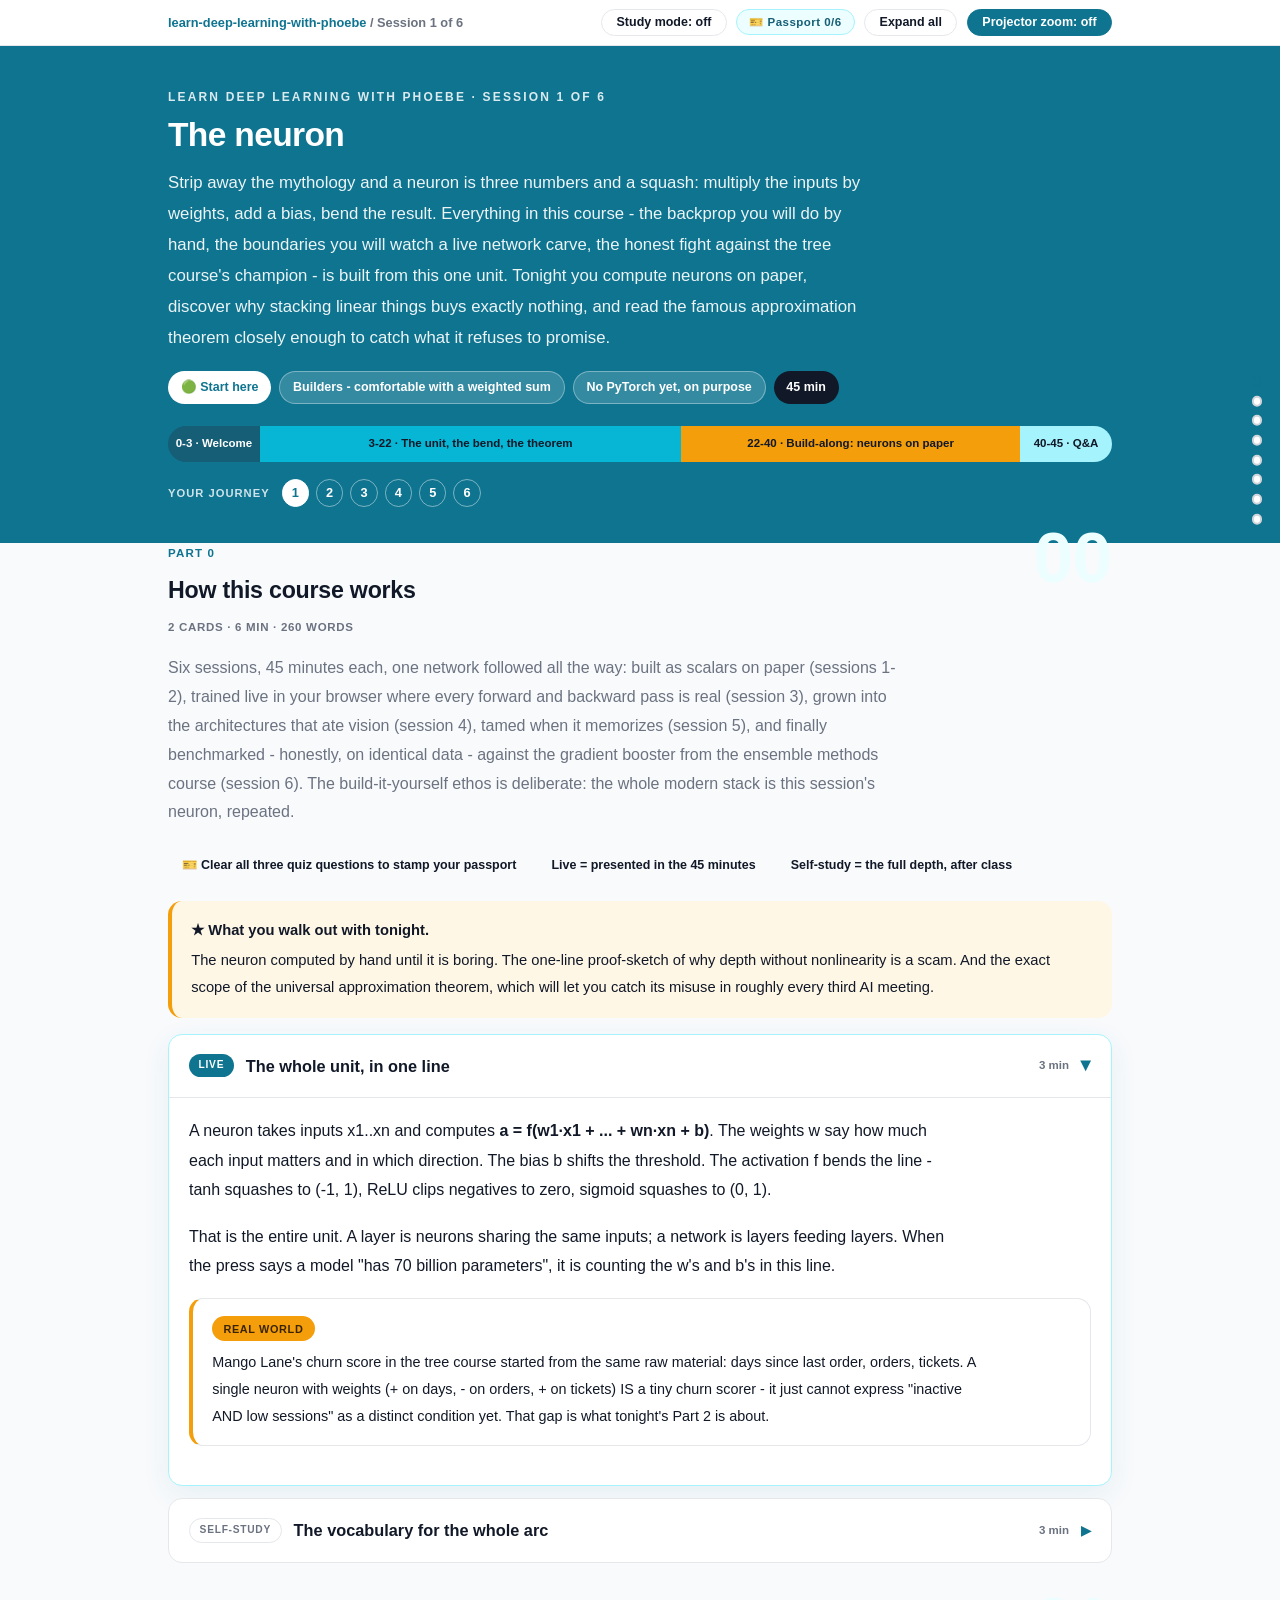
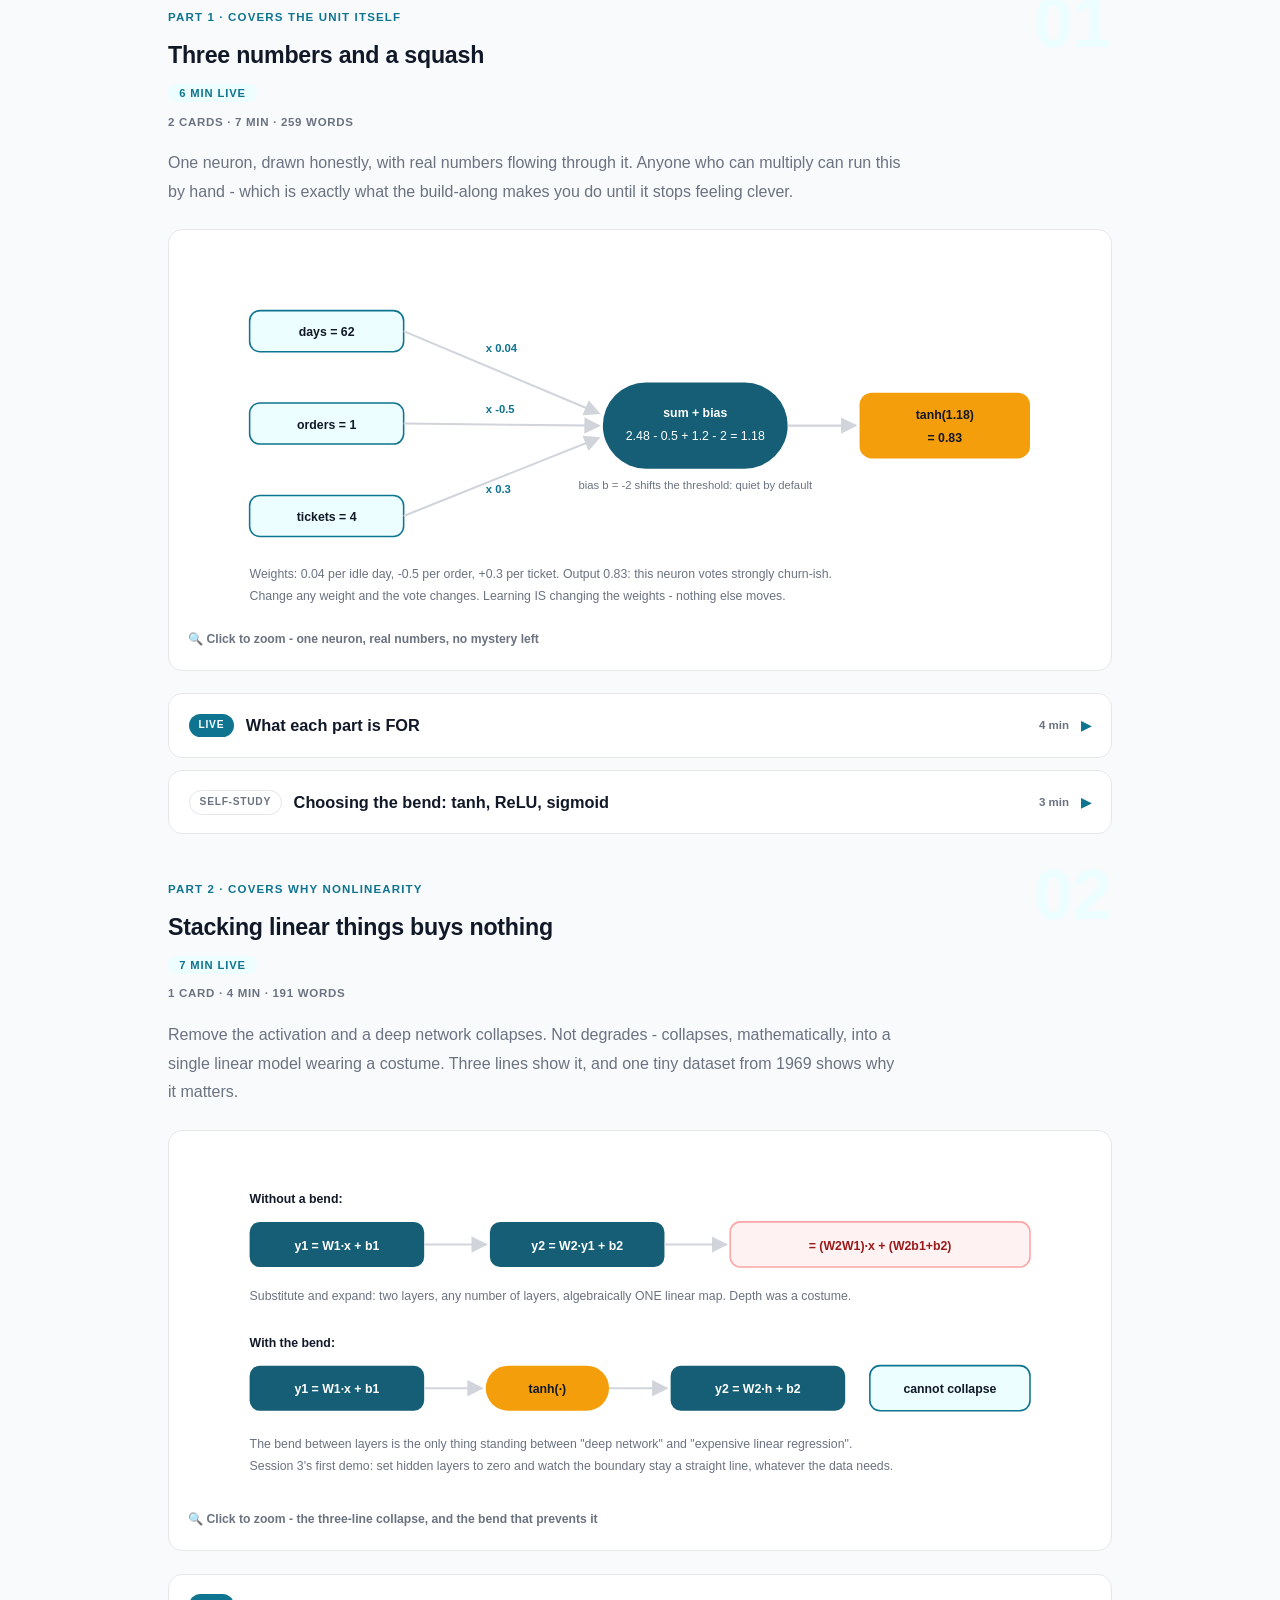
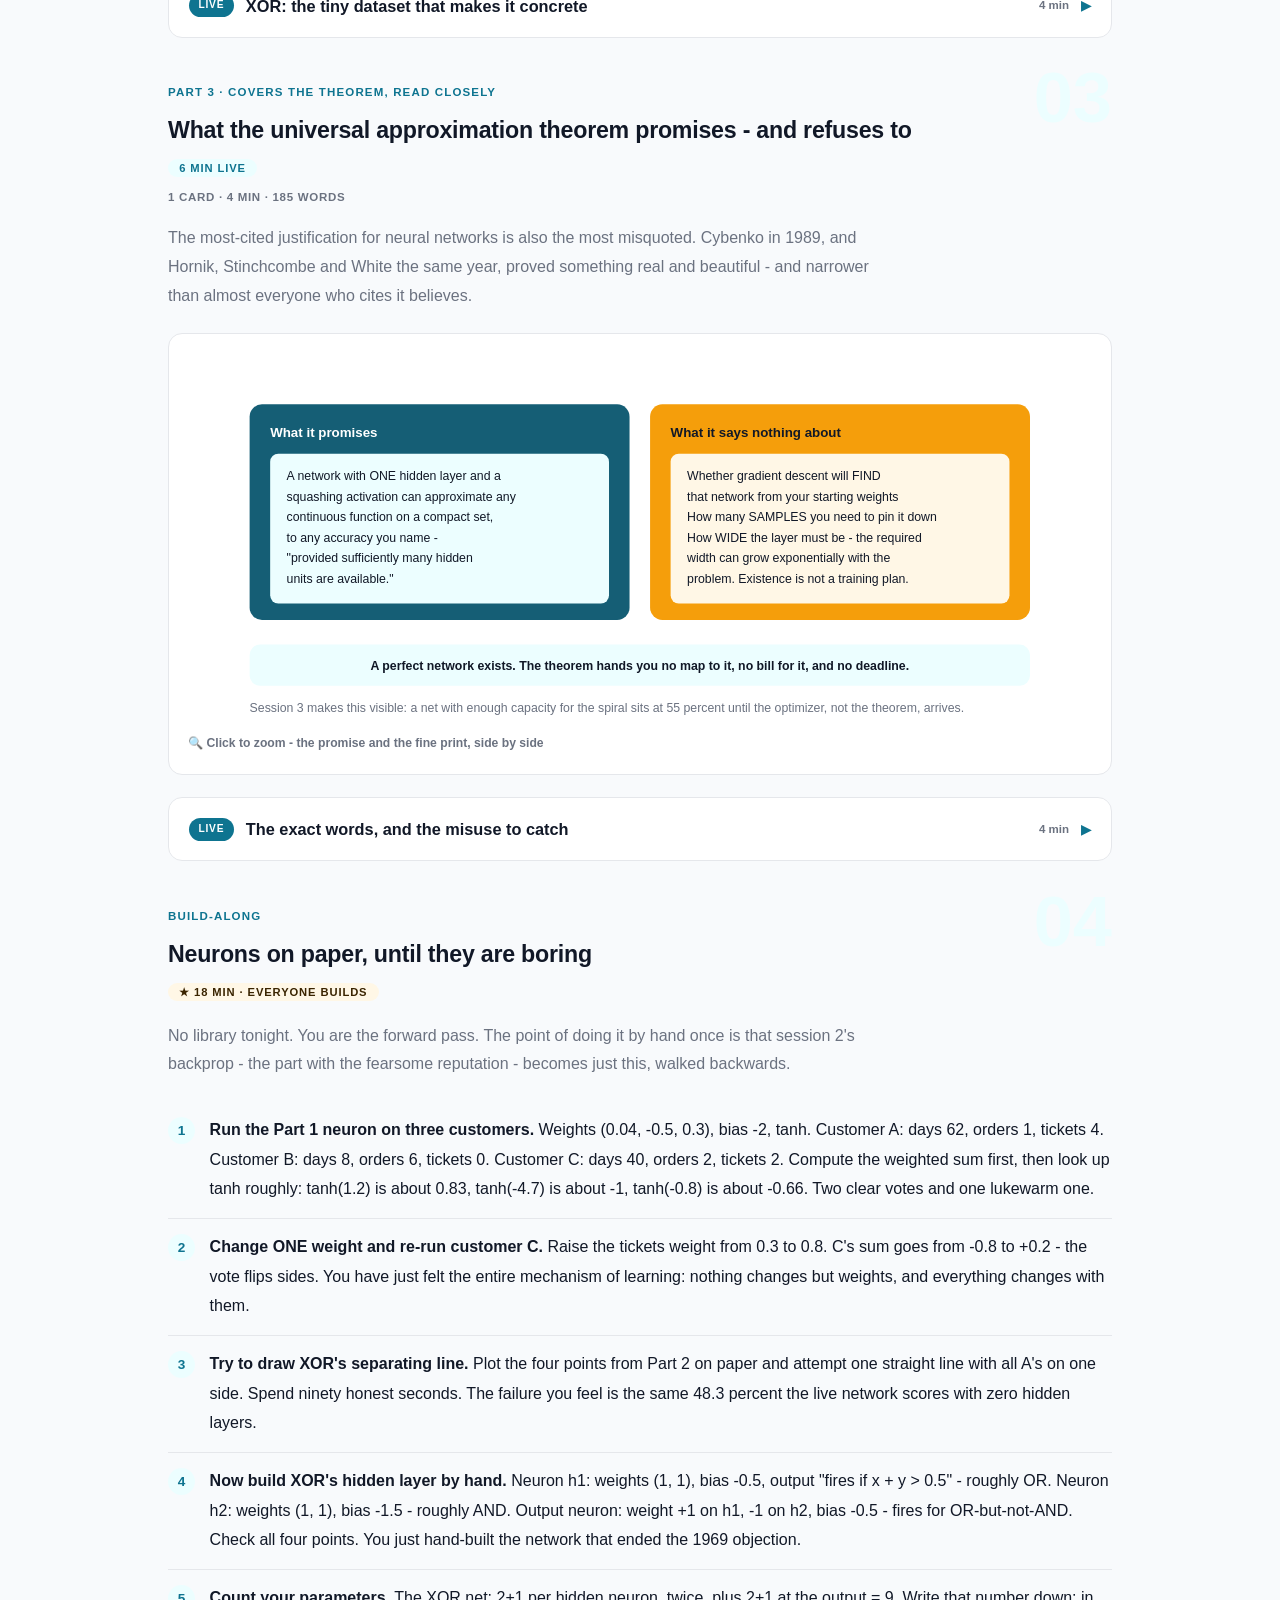
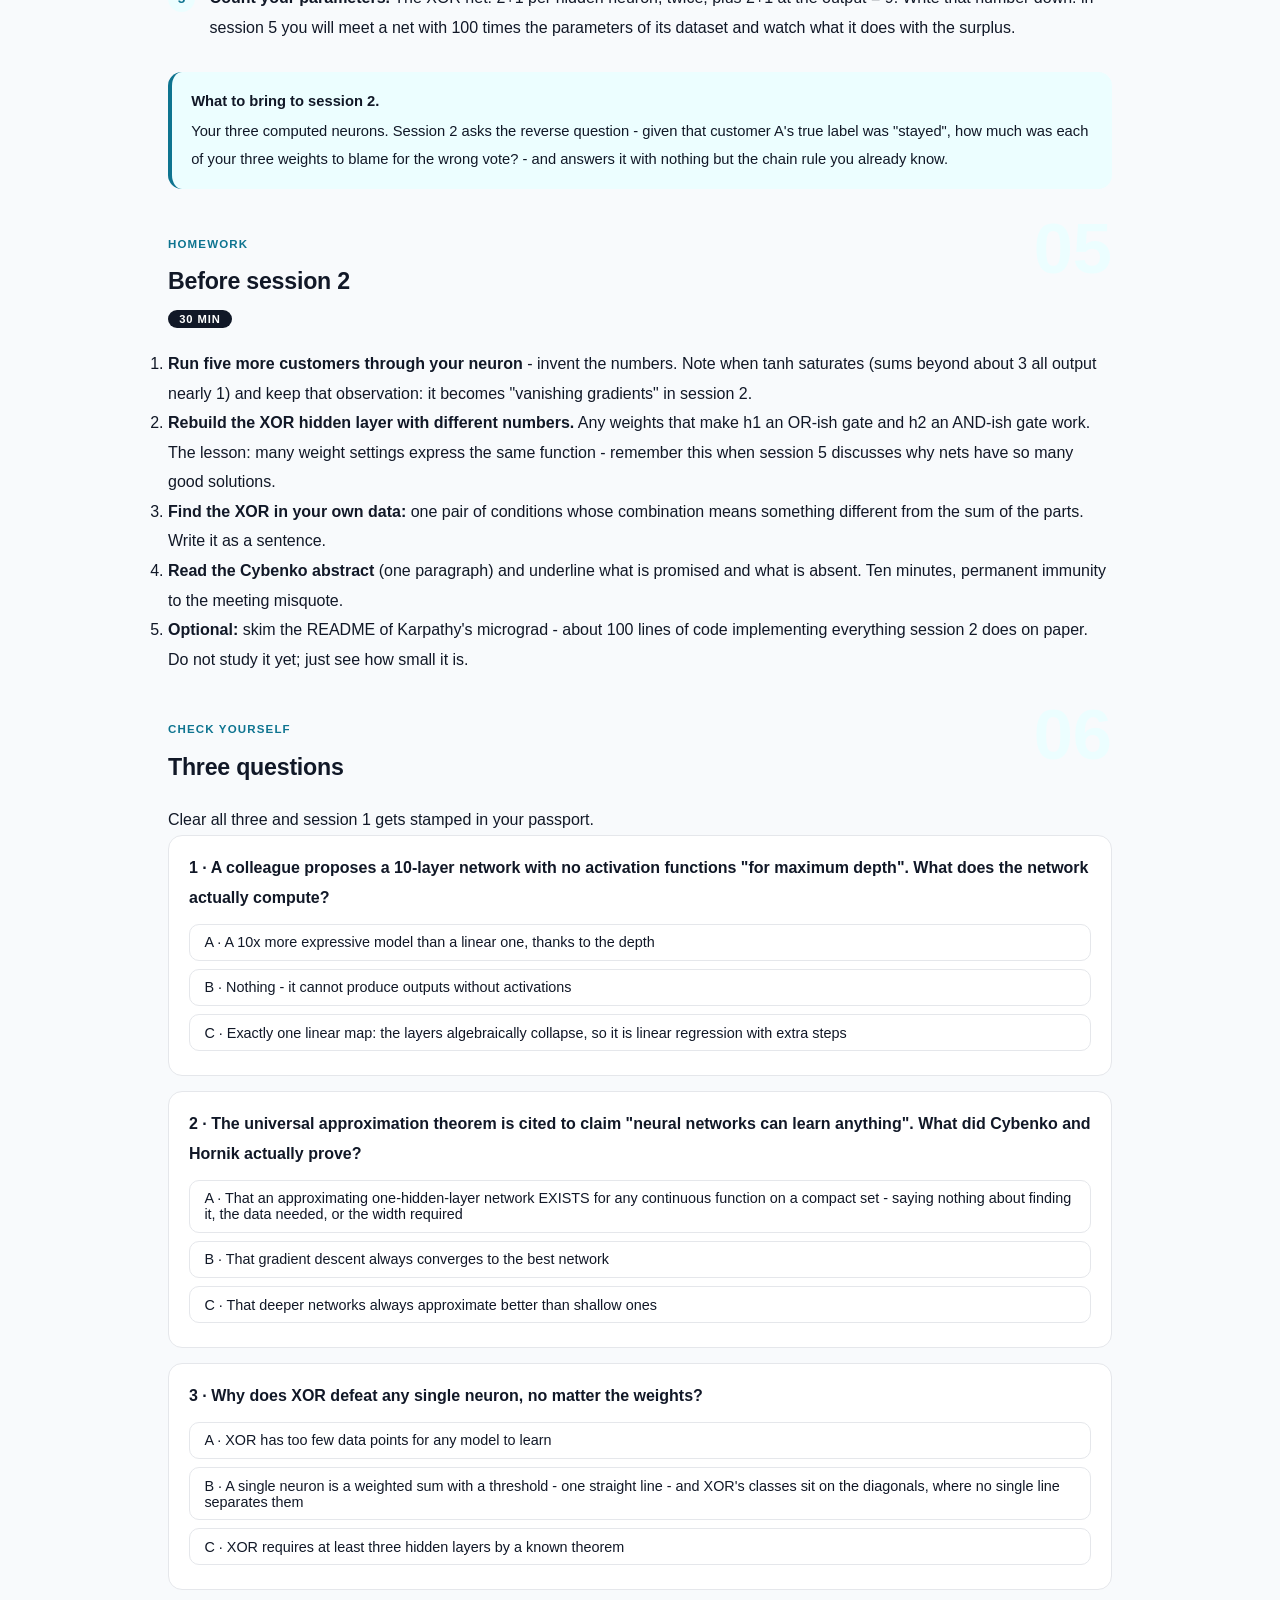
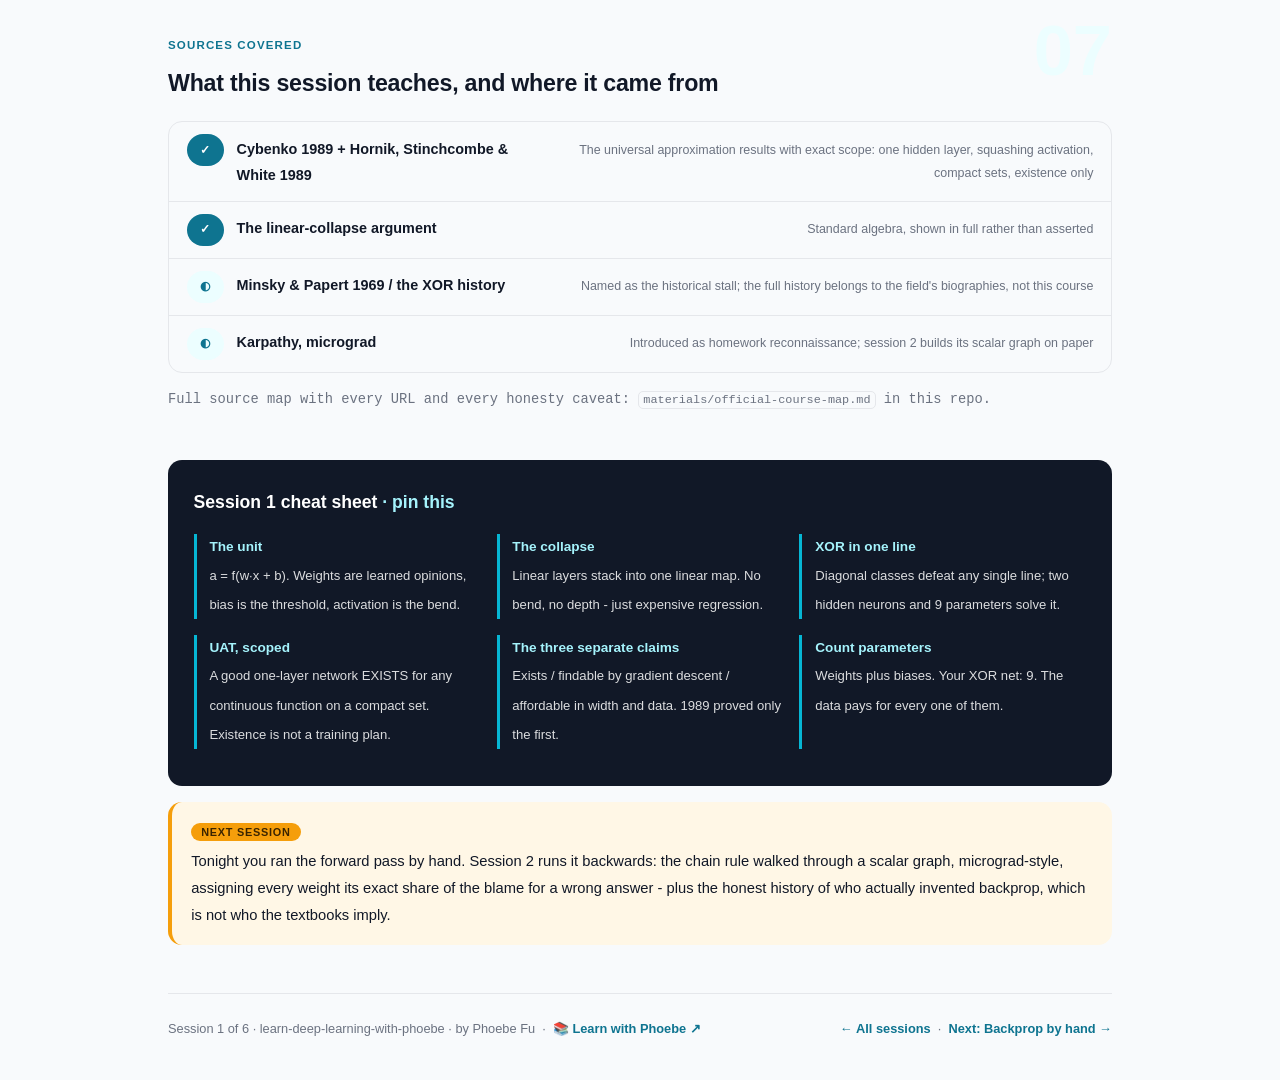
==== courses/01-the-neuron.html @ b38aedf1 "Give this course its own passport storage key PASSPORT_KEY in assets/app.js was still "lwp-passport:" ====
<!DOCTYPE html>
<html lang="en">
<head>
<meta charset="UTF-8">
<meta name="viewport" content="width=device-width, initial-scale=1.0">
<!-- social:start -->
<meta name="description" content="Session 1 of 6. The neuron from scratch: weights, bias, activation - why stacking linear things buys nothing, and what the universal approximation theorem actually promises (and refuses to promise).">
<meta property="og:type" content="article">
<meta property="og:site_name" content="Learn with Phoebe">
<meta property="og:title" content="The neuron - learn deep learning with phoebe">
<meta property="og:description" content="Session 1 of 6. Weights, bias, activation - and the theorem everyone misquotes.">
<meta property="og:url" content="https://phoebefu6.github.io/learn-deep-learning-with-phoebe/courses/01-the-neuron.html">
<meta property="og:image" content="https://phoebefu6.github.io/learn-deep-learning-with-phoebe/assets/og-cover.png">
<meta property="og:image:width" content="1200">
<meta property="og:image:height" content="630">
<meta name="twitter:card" content="summary_large_image">
<meta name="twitter:title" content="The neuron - learn deep learning with phoebe">
<meta name="twitter:description" content="Session 1 of 6. Weights, bias, activation - and the theorem everyone misquotes.">
<meta name="twitter:image" content="https://phoebefu6.github.io/learn-deep-learning-with-phoebe/assets/og-cover.png">
<!-- social:end -->
<title>Session 1 · The neuron - learn deep learning with phoebe</title>
<link rel="stylesheet" href="../assets/style.css?v=1">
</head>
<body>

<div class="toolbar">
  <div class="wrap">
    <span class="crumb"><a href="../index.html">learn-deep-learning-with-phoebe</a> / Session 1 of 6</span>
    <button class="btn" id="toggle-all" type="button">Expand all</button>
    <button class="btn primary" id="zoom-toggle" type="button">Projector zoom: off</button>
  </div>
</div>

<header class="masthead">
  <div class="wrap">
    <div class="eyebrow">Learn Deep Learning with Phoebe · Session 1 of 6</div>
    <h1>The <span class="accent">neuron</span></h1>
    <p class="sub">Strip away the mythology and a neuron is three numbers and a squash: multiply the inputs by weights, add a bias, bend the result. Everything in this course - the backprop you will do by hand, the boundaries you will watch a live network carve, the honest fight against the tree course's champion - is built from this one unit. Tonight you compute neurons on paper, discover why stacking linear things buys exactly nothing, and read the famous approximation theorem closely enough to catch what it refuses to promise.</p>
    <div class="chip-row">
      <span class="chip level">🟢 Start here</span>
      <span class="chip audience">Builders - comfortable with a weighted sum</span>
      <span class="chip audience">No PyTorch yet, on purpose</span>
      <span class="chip time">45 min</span>
    </div>
    <div class="agenda">
      <span class="a1" style="flex:1">0-3 · Welcome</span>
      <span class="a2" style="flex:5">3-22 · The unit, the bend, the theorem</span>
      <span class="a3" style="flex:4">22-40 · Build-along: neurons on paper</span>
      <span class="a4" style="flex:1">40-45 · Q&amp;A</span>
    </div>
  </div>
</header>

<main class="wrap">

  <!-- ============ INTRO ============ -->
  <section class="section" id="intro">
    <div class="section-kicker">
      <span class="klabel">Part 0</span>
      <h2>How this course works</h2>
    </div>
    <p class="lede">Six sessions, 45 minutes each, one network followed all the way: built as scalars on paper (sessions 1-2), trained live in your browser where every forward and backward pass is real (session 3), grown into the architectures that ate vision (session 4), tamed when it memorizes (session 5), and finally benchmarked - honestly, on identical data - against the gradient booster from the ensemble methods course (session 6). The build-it-yourself ethos is deliberate: the whole modern stack is this session's neuron, repeated.</p>

    <div class="legend">
      <span class="pill">🎫 Clear all three quiz questions to stamp your passport</span>
      <span class="pill">Live = presented in the 45 minutes</span>
      <span class="pill">Self-study = the full depth, after class</span>
    </div>

    <div class="callout win">
      <p><strong>★ What you walk out with tonight.</strong> The neuron computed by hand until it is boring. The one-line proof-sketch of why depth without nonlinearity is a scam. And the exact scope of the universal approximation theorem, which will let you catch its misuse in roughly every third AI meeting.</p>
    </div>

    <details class="card" open>
      <summary><span class="mode live">Live</span>The whole unit, in one line<span class="mini">3 min</span><span class="caret">▶</span></summary>
      <div class="body">
        <p>A neuron takes inputs x1..xn and computes <strong>a = f(w1·x1 + ... + wn·xn + b)</strong>. The weights w say how much each input matters and in which direction. The bias b shifts the threshold. The activation f bends the line - tanh squashes to (-1, 1), ReLU clips negatives to zero, sigmoid squashes to (0, 1).</p>
        <p>That is the entire unit. A layer is neurons sharing the same inputs; a network is layers feeding layers. When the press says a model "has 70 billion parameters", it is counting the w's and b's in this line.</p>
        <div class="callout example">
          <span class="ex-pill">Real world</span>
          <p>Mango Lane's churn score in the tree course started from the same raw material: days since last order, orders, tickets. A single neuron with weights (+ on days, - on orders, + on tickets) IS a tiny churn scorer - it just cannot express "inactive AND low sessions" as a distinct condition yet. That gap is what tonight's Part 2 is about.</p>
        </div>
      </div>
    </details>

    <details class="card">
      <summary><span class="mode self">Self-study</span>The vocabulary for the whole arc<span class="mini">3 min</span><span class="caret">▶</span></summary>
      <div class="body">
        <ul>
          <li><strong>Forward pass</strong> - push inputs through the layers to an output. Session 1's whole job.</li>
          <li><strong>Loss</strong> - one number scoring how wrong the output is. Sessions 2-3 chase it downhill.</li>
          <li><strong>Backward pass</strong> - the chain rule walked in reverse, assigning each weight its share of the blame. Session 2, by hand.</li>
          <li><strong>Hidden layer</strong> - any layer between input and output. What its neurons compute is not designed - it is learned, and that is the 1986 result session 2 quotes.</li>
          <li><strong>Activation / nonlinearity</strong> - the bend. Without it, no depth is real depth (Part 2 proves it in three lines).</li>
        </ul>
      </div>
    </details>
  </section>

  <!-- ============ PART 1 ============ -->
  <section class="section" id="part-1">
    <div class="section-kicker">
      <span class="klabel">Part 1 · covers the unit itself</span>
      <h2>Three numbers and a squash</h2>
      <span class="tag concept">6 min live</span>
    </div>
    <p class="lede">One neuron, drawn honestly, with real numbers flowing through it. Anyone who can multiply can run this by hand - which is exactly what the build-along makes you do until it stops feeling clever.</p>

    <figure class="zoomable">
      <svg viewBox="0 0 880 360" xmlns="http://www.w3.org/2000/svg" role="img" aria-label="Anatomy of one neuron: three inputs multiplied by weights, summed with a bias, passed through a tanh activation to produce the output">
        <style>
          .n1aB { font: 700 12px Inter, sans-serif; fill: #fff; }
          .n1aK { font: 700 12px Inter, sans-serif; fill: #111827; }
          .n1aS { font: 400 11px Inter, sans-serif; fill: #6B7280; }
          .n1aW { font: 700 11px Inter, sans-serif; fill: #0E7490; }
          .n1aN { font: 400 12px Inter, sans-serif; fill: #6B7280; }
        </style>
        <defs>
          <marker id="n1Ar" markerWidth="8" markerHeight="8" refX="7" refY="4" orient="auto"><path d="M0,0 L8,4 L0,8 z" fill="#D1D5DB"/></marker>
        </defs>
        <rect x="60" y="60" width="150" height="40" rx="10" fill="#ECFEFF" stroke="#0E7490" stroke-width="1.5"/>
        <text class="n1aK" x="135" y="85" text-anchor="middle">days = 62</text>
        <rect x="60" y="150" width="150" height="40" rx="10" fill="#ECFEFF" stroke="#0E7490" stroke-width="1.5"/>
        <text class="n1aK" x="135" y="175" text-anchor="middle">orders = 1</text>
        <rect x="60" y="240" width="150" height="40" rx="10" fill="#ECFEFF" stroke="#0E7490" stroke-width="1.5"/>
        <text class="n1aK" x="135" y="265" text-anchor="middle">tickets = 4</text>
        <line x1="210" y1="80" x2="400" y2="160" stroke="#D1D5DB" stroke-width="2" marker-end="url(#n1Ar)"/>
        <text class="n1aW" x="290" y="100">x 0.04</text>
        <line x1="210" y1="170" x2="400" y2="172" stroke="#D1D5DB" stroke-width="2" marker-end="url(#n1Ar)"/>
        <text class="n1aW" x="290" y="160">x -0.5</text>
        <line x1="210" y1="260" x2="400" y2="184" stroke="#D1D5DB" stroke-width="2" marker-end="url(#n1Ar)"/>
        <text class="n1aW" x="290" y="238">x 0.3</text>
        <rect x="404" y="130" width="180" height="84" rx="42" fill="#155E75"/>
        <text class="n1aB" x="494" y="164" text-anchor="middle">sum + bias</text>
        <text class="n1aB" x="494" y="186" text-anchor="middle" style="font-weight:400">2.48 - 0.5 + 1.2 - 2 = 1.18</text>
        <line x1="584" y1="172" x2="650" y2="172" stroke="#D1D5DB" stroke-width="2" marker-end="url(#n1Ar)"/>
        <rect x="654" y="140" width="166" height="64" rx="12" fill="#F59E0B"/>
        <text class="n1aK" x="737" y="166" text-anchor="middle">tanh(1.18)</text>
        <text class="n1aK" x="737" y="188" text-anchor="middle">= 0.83</text>
        <text class="n1aS" x="494" y="234" text-anchor="middle">bias b = -2 shifts the threshold: quiet by default</text>
        <text class="n1aN" x="60" y="320">Weights: 0.04 per idle day, -0.5 per order, +0.3 per ticket. Output 0.83: this neuron votes strongly churn-ish.</text>
        <text class="n1aN" x="60" y="342">Change any weight and the vote changes. Learning IS changing the weights - nothing else moves.</text>
      </svg>
      <figcaption>🔍 Click to zoom - one neuron, real numbers, no mystery left</figcaption>
    </figure>

    <details class="card">
      <summary><span class="mode live">Live</span>What each part is FOR<span class="mini">4 min</span><span class="caret">▶</span></summary>
      <div class="body">
        <ul>
          <li><strong>Weights are learned opinions.</strong> 0.04 per idle day means idleness matters, gently, toward churn. The sign is the direction; the magnitude is the volume. Nothing else in the network carries knowledge.</li>
          <li><strong>The bias is the threshold.</strong> With b = -2, this neuron stays quiet unless the weighted evidence clears 2. Without a bias, every neuron would be forced to fire at the origin, which is almost never where the interesting boundary lives.</li>
          <li><strong>The activation is the commitment device.</strong> tanh(1.18) = 0.83 turns unbounded evidence into a bounded vote. And its S-shape is what makes the calculus of session 2 work: near the extremes the neuron is confident and barely budges; near zero it is undecided and learns fast.</li>
        </ul>
        <div class="callout tip">
          <p><strong>One habit from tonight forward: count parameters.</strong> This neuron has 4 (three weights, one bias). A layer of 8 such neurons: 32. Session 3's spiral-solving network of two hidden layers of 16: 353. Parameters are the budget the data has to pay for - a number you will use against overfitting in session 5 and in every architecture review after.</p>
        </div>
      </div>
    </details>

    <details class="card">
      <summary><span class="mode self">Self-study</span>Choosing the bend: tanh, ReLU, sigmoid<span class="mini">3 min</span><span class="caret">▶</span></summary>
      <div class="body">
        <table class="clean">
          <tr><th>Activation</th><th>Shape</th><th>Where it shines</th><th>Its known trouble</th></tr>
          <tr><td><strong>tanh</strong></td><td>S-curve, (-1, 1), zero-centered</td><td>Small nets, this course's engine</td><td>Saturates: gradients vanish at the extremes</td></tr>
          <tr><td><strong>ReLU</strong></td><td>max(0, z) - a hinge</td><td>Deep nets; cheap; the modern default</td><td>Dead units: a neuron stuck below zero learns nothing</td></tr>
          <tr><td><strong>sigmoid</strong></td><td>S-curve, (0, 1)</td><td>Output layers needing a probability</td><td>As a hidden activation, saturates worse than tanh</td></tr>
        </table>
        <p>The course engine uses tanh in hidden layers and sigmoid at the output - the classic small-network recipe, and the one whose derivatives you can verify by hand in session 2.</p>
      </div>
    </details>
  </section>

  <!-- ============ PART 2 ============ -->
  <section class="section" id="part-2">
    <div class="section-kicker">
      <span class="klabel">Part 2 · covers why nonlinearity</span>
      <h2>Stacking linear things buys nothing</h2>
      <span class="tag concept">7 min live</span>
    </div>
    <p class="lede">Remove the activation and a deep network collapses. Not degrades - collapses, mathematically, into a single linear model wearing a costume. Three lines show it, and one tiny dataset from 1969 shows why it matters.</p>

    <figure class="zoomable">
      <svg viewBox="0 0 880 340" xmlns="http://www.w3.org/2000/svg" role="img" aria-label="Two stacked linear layers algebraically collapse into one linear layer, while adding a nonlinearity between them prevents the collapse">
        <style>
          .n1bB { font: 700 12px Inter, sans-serif; fill: #fff; }
          .n1bK { font: 700 12px Inter, sans-serif; fill: #111827; }
          .n1bM { font: 600 13px Inter, sans-serif; fill: #111827; }
          .n1bN { font: 400 12px Inter, sans-serif; fill: #6B7280; }
          .n1bR { font: 700 12px Inter, sans-serif; fill: #991B1B; }
        </style>
        <defs>
          <marker id="n1Br" markerWidth="8" markerHeight="8" refX="7" refY="4" orient="auto"><path d="M0,0 L8,4 L0,8 z" fill="#D1D5DB"/></marker>
        </defs>
        <text class="n1bK" x="60" y="52">Without a bend:</text>
        <rect x="60" y="70" width="170" height="44" rx="10" fill="#155E75"/>
        <text class="n1bB" x="145" y="97" text-anchor="middle">y1 = W1·x + b1</text>
        <line x1="230" y1="92" x2="290" y2="92" stroke="#D1D5DB" stroke-width="2" marker-end="url(#n1Br)"/>
        <rect x="294" y="70" width="170" height="44" rx="10" fill="#155E75"/>
        <text class="n1bB" x="379" y="97" text-anchor="middle">y2 = W2·y1 + b2</text>
        <line x1="464" y1="92" x2="524" y2="92" stroke="#D1D5DB" stroke-width="2" marker-end="url(#n1Br)"/>
        <rect x="528" y="70" width="292" height="44" rx="10" fill="#FEF2F2" stroke="#FCA5A5" stroke-width="1.5"/>
        <text class="n1bR" x="674" y="97" text-anchor="middle">= (W2W1)·x + (W2b1+b2)</text>
        <text class="n1bN" x="60" y="146">Substitute and expand: two layers, any number of layers, algebraically ONE linear map. Depth was a costume.</text>
        <text class="n1bK" x="60" y="192">With the bend:</text>
        <rect x="60" y="210" width="170" height="44" rx="10" fill="#155E75"/>
        <text class="n1bB" x="145" y="237" text-anchor="middle">y1 = W1·x + b1</text>
        <line x1="230" y1="232" x2="286" y2="232" stroke="#D1D5DB" stroke-width="2" marker-end="url(#n1Br)"/>
        <rect x="290" y="210" width="120" height="44" rx="22" fill="#F59E0B"/>
        <text class="n1bK" x="350" y="237" text-anchor="middle">tanh(·)</text>
        <line x1="410" y1="232" x2="466" y2="232" stroke="#D1D5DB" stroke-width="2" marker-end="url(#n1Br)"/>
        <rect x="470" y="210" width="170" height="44" rx="10" fill="#155E75"/>
        <text class="n1bB" x="555" y="237" text-anchor="middle">y2 = W2·h + b2</text>
        <rect x="664" y="210" width="156" height="44" rx="10" fill="#ECFEFF" stroke="#0E7490" stroke-width="1.5"/>
        <text class="n1bK" x="742" y="237" text-anchor="middle">cannot collapse</text>
        <text class="n1bN" x="60" y="290">The bend between layers is the only thing standing between "deep network" and "expensive linear regression".</text>
        <text class="n1bN" x="60" y="312">Session 3's first demo: set hidden layers to zero and watch the boundary stay a straight line, whatever the data needs.</text>
      </svg>
      <figcaption>🔍 Click to zoom - the three-line collapse, and the bend that prevents it</figcaption>
    </figure>

    <details class="card">
      <summary><span class="mode live">Live</span>XOR: the tiny dataset that makes it concrete<span class="mini">4 min</span><span class="caret">▶</span></summary>
      <div class="body">
        <p>Four points. (0,0) and (1,1) are class A; (0,1) and (1,0) are class B. Try to separate them with one straight line - you cannot, and no weighted-sum-plus-threshold ever will, because the classes sit on the diagonals. This is XOR, the example that famously stalled neural network research after Minsky and Papert highlighted it in 1969.</p>
        <p>One hidden layer fixes it: neuron one learns roughly "x OR y", neuron two learns roughly "x AND y", and the output learns "OR but not AND" - a bent region no single line can draw. In session 3 you will watch the live network do exactly this, and the measured numbers are already on the course map: a no-hidden-layer model scores 48.3 percent on XOR test data - a coin flip - while one hidden layer of 8 reaches 95.</p>
        <div class="callout example">
          <span class="ex-pill">Real world</span>
          <p>Mango Lane's churn signal contains a real XOR-shaped clause: customers who are BOTH long-idle AND low-session churn at a much higher rate than either condition alone predicts. A linear scorer adds the two evidences; only a bent model can price the combination differently from the sum. Interactions are XOR wearing business clothes.</p>
        </div>
      </div>
    </details>
  </section>

  <!-- ============ PART 3 ============ -->
  <section class="section" id="part-3">
    <div class="section-kicker">
      <span class="klabel">Part 3 · covers the theorem, read closely</span>
      <h2>What the universal approximation theorem promises - and refuses to</h2>
      <span class="tag concept">6 min live</span>
    </div>
    <p class="lede">The most-cited justification for neural networks is also the most misquoted. Cybenko in 1989, and Hornik, Stinchcombe and White the same year, proved something real and beautiful - and narrower than almost everyone who cites it believes.</p>

    <figure class="zoomable">
      <svg viewBox="0 0 880 360" xmlns="http://www.w3.org/2000/svg" role="img" aria-label="Two columns: what the universal approximation theorem promises - existence of an approximating network - versus what it says nothing about: findability, sample cost, and width">
        <style>
          .n1cH { font: 800 13px Inter, sans-serif; fill: #fff; }
          .n1cB { font: 400 12px Inter, sans-serif; fill: #111827; }
          .n1cK { font: 700 12px Inter, sans-serif; fill: #111827; }
          .n1cN { font: 400 12px Inter, sans-serif; fill: #6B7280; }
        </style>
        <rect x="60" y="50" width="370" height="210" rx="12" fill="#155E75"/>
        <text class="n1cH" x="80" y="82">What it promises</text>
        <rect x="80" y="98" width="330" height="146" rx="8" fill="#ECFEFF"/>
        <text class="n1cB" x="96" y="124">A network with ONE hidden layer and a</text>
        <text class="n1cB" x="96" y="144">squashing activation can approximate any</text>
        <text class="n1cB" x="96" y="164">continuous function on a compact set,</text>
        <text class="n1cB" x="96" y="184">to any accuracy you name -</text>
        <text class="n1cB" x="96" y="204">"provided sufficiently many hidden</text>
        <text class="n1cB" x="96" y="224">units are available."</text>
        <rect x="450" y="50" width="370" height="210" rx="12" fill="#F59E0B"/>
        <text class="n1cH" x="470" y="82" fill="#111827" style="fill:#111827">What it says nothing about</text>
        <rect x="470" y="98" width="330" height="146" rx="8" fill="#FFF7E6"/>
        <text class="n1cB" x="486" y="124">Whether gradient descent will FIND</text>
        <text class="n1cB" x="486" y="144">that network from your starting weights</text>
        <text class="n1cB" x="486" y="164">How many SAMPLES you need to pin it down</text>
        <text class="n1cB" x="486" y="184">How WIDE the layer must be - the required</text>
        <text class="n1cB" x="486" y="204">width can grow exponentially with the</text>
        <text class="n1cB" x="486" y="224">problem. Existence is not a training plan.</text>
        <rect x="60" y="284" width="760" height="40" rx="10" fill="#ECFEFF"/>
        <text class="n1cK" x="440" y="309" text-anchor="middle">A perfect network exists. The theorem hands you no map to it, no bill for it, and no deadline.</text>
        <text class="n1cN" x="60" y="350">Session 3 makes this visible: a net with enough capacity for the spiral sits at 55 percent until the optimizer, not the theorem, arrives.</text>
      </svg>
      <figcaption>🔍 Click to zoom - the promise and the fine print, side by side</figcaption>
    </figure>

    <details class="card">
      <summary><span class="mode live">Live</span>The exact words, and the misuse to catch<span class="mini">4 min</span><span class="caret">▶</span></summary>
      <div class="body">
        <p>Cybenko's 1989 result, in the paper's own framing: "arbitrary decision regions can be arbitrarily well approximated by continuous feedforward neural networks with only a single internal, hidden layer and any continuous sigmoidal nonlinearity." Hornik, Stinchcombe and White proved the same year that one hidden layer with any squashing function approximates any reasonable function "provided sufficiently many hidden units are available."</p>
        <p>The misuse arrives in meetings as "neural networks can learn anything - it is proven." The correction is one sentence: <strong>the theorems prove a good network exists; they say nothing about whether your optimizer can find it, how much data pins it down, or whether the required width is affordable.</strong> Existence, findability, and affordability are three different claims, and only the first one was proven in 1989.</p>
        <div class="callout tip">
          <p><strong>Why depth, then, if one layer suffices in theory?</strong> Because "sufficiently many hidden units" can be brutally many. Depth often buys the same expressiveness with far fewer parameters, and - as session 4's residual story shows - the modern craft is largely about making that depth trainable. The theorem permits shallow; practice votes deep; neither contradicts the other.</p>
        </div>
      </div>
    </details>
  </section>

  <!-- ============ DEMO ============ -->
  <section class="section" id="demo-1">
    <div class="section-kicker">
      <span class="klabel">Build-along</span>
      <h2>Neurons on paper, until they are boring</h2>
      <span class="tag demo">★ 18 min · everyone builds</span>
    </div>
    <p class="lede">No library tonight. You are the forward pass. The point of doing it by hand once is that session 2's backprop - the part with the fearsome reputation - becomes just this, walked backwards.</p>

    <div class="steps">
      <div class="step"><p><strong>Run the Part 1 neuron on three customers.</strong> Weights (0.04, -0.5, 0.3), bias -2, tanh. Customer A: days 62, orders 1, tickets 4. Customer B: days 8, orders 6, tickets 0. Customer C: days 40, orders 2, tickets 2. Compute the weighted sum first, then look up tanh roughly: tanh(1.2) is about 0.83, tanh(-4.7) is about -1, tanh(-0.8) is about -0.66. Two clear votes and one lukewarm one.</p></div>
      <div class="step"><p><strong>Change ONE weight and re-run customer C.</strong> Raise the tickets weight from 0.3 to 0.8. C's sum goes from -0.8 to +0.2 - the vote flips sides. You have just felt the entire mechanism of learning: nothing changes but weights, and everything changes with them.</p></div>
      <div class="step"><p><strong>Try to draw XOR's separating line.</strong> Plot the four points from Part 2 on paper and attempt one straight line with all A's on one side. Spend ninety honest seconds. The failure you feel is the same 48.3 percent the live network scores with zero hidden layers.</p></div>
      <div class="step"><p><strong>Now build XOR's hidden layer by hand.</strong> Neuron h1: weights (1, 1), bias -0.5, output "fires if x + y &gt; 0.5" - roughly OR. Neuron h2: weights (1, 1), bias -1.5 - roughly AND. Output neuron: weight +1 on h1, -1 on h2, bias -0.5 - fires for OR-but-not-AND. Check all four points. You just hand-built the network that ended the 1969 objection.</p></div>
      <div class="step"><p><strong>Count your parameters.</strong> The XOR net: 2+1 per hidden neuron, twice, plus 2+1 at the output = 9. Write that number down: in session 5 you will meet a net with 100 times the parameters of its dataset and watch what it does with the surplus.</p></div>
    </div>

    <div class="callout tip">
      <p><strong>What to bring to session 2.</strong> Your three computed neurons. Session 2 asks the reverse question - given that customer A's true label was "stayed", how much was each of your three weights to blame for the wrong vote? - and answers it with nothing but the chain rule you already know.</p>
    </div>
  </section>

  <!-- ============ HOMEWORK ============ -->
  <section class="section" id="exercise">
    <div class="section-kicker">
      <span class="klabel">Homework</span>
      <h2>Before session 2</h2>
      <span class="tag exercise">30 min</span>
    </div>
    <ol>
      <li><strong>Run five more customers through your neuron</strong> - invent the numbers. Note when tanh saturates (sums beyond about 3 all output nearly 1) and keep that observation: it becomes "vanishing gradients" in session 2.</li>
      <li><strong>Rebuild the XOR hidden layer with different numbers.</strong> Any weights that make h1 an OR-ish gate and h2 an AND-ish gate work. The lesson: many weight settings express the same function - remember this when session 5 discusses why nets have so many good solutions.</li>
      <li><strong>Find the XOR in your own data:</strong> one pair of conditions whose combination means something different from the sum of the parts. Write it as a sentence.</li>
      <li><strong>Read the Cybenko abstract</strong> (one paragraph) and underline what is promised and what is absent. Ten minutes, permanent immunity to the meeting misquote.</li>
      <li><strong>Optional:</strong> skim the README of Karpathy's micrograd - about 100 lines of code implementing everything session 2 does on paper. Do not study it yet; just see how small it is.</li>
    </ol>
  </section>

  <!-- ============ QUIZ ============ -->
  <section class="section" id="quiz">
    <div class="section-kicker">
      <span class="klabel">Check yourself</span>
      <h2>Three questions</h2>
    </div>
    <p>Clear all three and session 1 gets stamped in your passport.</p>

    <div class="quiz-q" data-answer="2">
      <p class="qtext">1 · A colleague proposes a 10-layer network with no activation functions "for maximum depth". What does the network actually compute?</p>
      <button class="qopt" type="button">A · A 10x more expressive model than a linear one, thanks to the depth</button>
      <button class="qopt" type="button">B · Nothing - it cannot produce outputs without activations</button>
      <button class="qopt" type="button">C · Exactly one linear map: the layers algebraically collapse, so it is linear regression with extra steps</button>
      <p class="qwhy">Substitute layer by layer: W2(W1x + b1) + b2 = (W2W1)x + (W2b1 + b2) - one matrix, one bias, however many layers you stack. The nonlinearity between layers is the only thing that makes depth real. Ten linear layers cost ten layers of compute and buy one layer of model.</p>
    </div>

    <div class="quiz-q" data-answer="0">
      <p class="qtext">2 · The universal approximation theorem is cited to claim "neural networks can learn anything". What did Cybenko and Hornik actually prove?</p>
      <button class="qopt" type="button">A · That an approximating one-hidden-layer network EXISTS for any continuous function on a compact set - saying nothing about finding it, the data needed, or the width required</button>
      <button class="qopt" type="button">B · That gradient descent always converges to the best network</button>
      <button class="qopt" type="button">C · That deeper networks always approximate better than shallow ones</button>
      <p class="qwhy">Both 1989 results are existence theorems, with Hornik's own condition attached: "provided sufficiently many hidden units are available" - and that width can be exponential. Existence, findability, and affordability are three separate claims. The live spiral demo in session 3 is the gap made visible: capacity present, optimizer not yet arrived.</p>
    </div>

    <div class="quiz-q" data-answer="1">
      <p class="qtext">3 · Why does XOR defeat any single neuron, no matter the weights?</p>
      <button class="qopt" type="button">A · XOR has too few data points for any model to learn</button>
      <button class="qopt" type="button">B · A single neuron is a weighted sum with a threshold - one straight line - and XOR's classes sit on the diagonals, where no single line separates them</button>
      <button class="qopt" type="button">C · XOR requires at least three hidden layers by a known theorem</button>
      <p class="qwhy">One neuron draws one line. XOR needs a bent region: roughly "OR but not AND", which two hidden neurons plus an output express with 9 parameters, as you built by hand. Measured on the live engine: zero hidden layers scores 48.3 percent on XOR test data; one layer of 8 scores 95.</p>
    </div>

    <p class="quiz-score"></p>
  </section>

  <!-- ============ OFFICIAL COVERAGE ============ -->
  <section class="section" id="official">
    <div class="section-kicker">
      <span class="klabel">Sources covered</span>
      <h2>What this session teaches, and where it came from</h2>
    </div>
    <div class="covered">
      <div class="covered-row"><span class="status pill solid">✓</span><span class="name">Cybenko 1989 + Hornik, Stinchcombe &amp; White 1989</span><span class="note">The universal approximation results with exact scope: one hidden layer, squashing activation, compact sets, existence only</span></div>
      <div class="covered-row"><span class="status pill solid">✓</span><span class="name">The linear-collapse argument</span><span class="note">Standard algebra, shown in full rather than asserted</span></div>
      <div class="covered-row"><span class="status pill light">◐</span><span class="name">Minsky &amp; Papert 1969 / the XOR history</span><span class="note">Named as the historical stall; the full history belongs to the field's biographies, not this course</span></div>
      <div class="covered-row"><span class="status pill light">◐</span><span class="name">Karpathy, micrograd</span><span class="note">Introduced as homework reconnaissance; session 2 builds its scalar graph on paper</span></div>
    </div>
    <p class="mono" style="margin-top:14px">Full source map with every URL and every honesty caveat: <span class="mono">materials/official-course-map.md</span> in this repo.</p>
  </section>

  <!-- ============ CHEAT SHEET ============ -->
  <section class="cheat" id="cheatsheet">
    <h3>Session 1 cheat sheet <span>· pin this</span></h3>
    <div class="grid-2">
      <div class="cheat-item"><b>The unit</b><span>a = f(w·x + b). Weights are learned opinions, bias is the threshold, activation is the bend.</span></div>
      <div class="cheat-item"><b>The collapse</b><span>Linear layers stack into one linear map. No bend, no depth - just expensive regression.</span></div>
      <div class="cheat-item"><b>XOR in one line</b><span>Diagonal classes defeat any single line; two hidden neurons and 9 parameters solve it.</span></div>
      <div class="cheat-item"><b>UAT, scoped</b><span>A good one-layer network EXISTS for any continuous function on a compact set. Existence is not a training plan.</span></div>
      <div class="cheat-item"><b>The three separate claims</b><span>Exists / findable by gradient descent / affordable in width and data. 1989 proved only the first.</span></div>
      <div class="cheat-item"><b>Count parameters</b><span>Weights plus biases. Your XOR net: 9. The data pays for every one of them.</span></div>
    </div>
  </section>

  <div class="callout next">
    <span class="nx-pill">Next session</span>
    <p>Tonight you ran the forward pass by hand. Session 2 runs it backwards: the chain rule walked through a scalar graph, micrograd-style, assigning every weight its exact share of the blame for a wrong answer - plus the honest history of who actually invented backprop, which is not who the textbooks imply.</p>
  </div>

  <footer class="pagefoot">
    <span>Session 1 of 6 · learn-deep-learning-with-phoebe · by Phoebe Fu &nbsp;·&nbsp; 📚 <a href="https://phoebefu6.github.io/learn-with-phoebe/">Learn with Phoebe ↗</a></span>
    <span><a href="../index.html">← All sessions</a> &nbsp;·&nbsp; <a href="02-backprop-by-hand.html">Next: Backprop by hand →</a></span>
  </footer>

</main>

<script src="../assets/app.js?v=2"></script>
</body>
</html>
---- assets/style.css ----
/* learn-mcp-with-phoebe - editorial bold design system
   Accent: SQLite blue #0E7490 · Ink navy #155E75 · Flagship: amber #F59E0B
   (CSS var names still read --indigo/--amber; they hold SQL-blue values.) */

:root {
  --indigo: #0E7490;
  --indigo-deep: #155E75;
  --indigo-mid: #06B6D4;
  --indigo-soft: #A5F3FC;
  --indigo-50: #ECFEFF;
  --ink: #111827;
  --muted: #6B7280;
  --faint: #D1D5DB;
  --hairline: #E5E7EB;
  --amber: #F59E0B;
  --amber-ink: #3A2400;
  --amber-50: #FFF7E6;
  --paper: #F8FAFC;
  --code-bg: #06202B;
  --code-ink: #D7ECF2;
  --radius: 14px;
}

* { margin: 0; padding: 0; box-sizing: border-box; }

html { font-size: 16px; scroll-behavior: smooth; }
html.zoom-125 { font-size: 20px; }
html.zoom-150 { font-size: 24px; }

body {
  font-family: "Inter", -apple-system, BlinkMacSystemFont, "Segoe UI", Roboto, sans-serif;
  background: var(--paper);
  color: var(--ink);
  line-height: 1.85;
  font-feature-settings: "tnum";
}

.wrap { max-width: 62rem; margin: 0 auto; padding: 0 1.5rem; }

/* ---------- header band ---------- */
.masthead {
  background: var(--indigo);
  color: #fff;
  padding: 2.5rem 0 2.25rem;
}
.masthead .eyebrow {
  font-size: .75rem;
  letter-spacing: .18em;
  text-transform: uppercase;
  opacity: .85;
  font-weight: 600;
}
.masthead h1 {
  font-size: 2.1rem;
  line-height: 1.15;
  font-weight: 800;
  margin: .5rem 0 .75rem;
  letter-spacing: -.02em;
}
.masthead h1 .accent { color: inherit; }
.masthead .sub { font-size: 1.05rem; opacity: .92; max-width: 44rem; }

.chip-row { display: flex; flex-wrap: wrap; gap: .5rem; margin-top: 1.1rem; }
.chip {
  display: inline-flex;
  align-items: center;
  gap: .35rem;
  border-radius: 999px;
  padding: .25rem .8rem;
  font-size: .78rem;
  font-weight: 600;
  white-space: nowrap;
}
.chip.level { background: #fff; color: var(--indigo); }
.chip.audience { background: rgba(255,255,255,.16); color: #fff; border: 1px solid rgba(255,255,255,.35); }
.chip.time { background: var(--ink); color: #fff; font-variant-numeric: tabular-nums; }


/* ---------- toolbar ---------- */
.toolbar {
  position: sticky;
  top: 0;
  z-index: 40;
  background: rgba(255,255,255,.94);
  backdrop-filter: blur(6px);
  border-bottom: 1px solid var(--hairline);
  padding: .55rem 0;
}
.toolbar .wrap { display: flex; align-items: center; gap: .6rem; }
.toolbar .crumb { font-size: .8rem; color: var(--muted); font-weight: 600; margin-right: auto; }
.toolbar .crumb a { color: var(--indigo); text-decoration: none; }
.btn {
  border: 1px solid var(--hairline);
  background: #fff;
  color: var(--ink);
  border-radius: 999px;
  padding: .35rem .9rem;
  font-size: .78rem;
  font-weight: 600;
  cursor: pointer;
  font-family: inherit;
  transition: all .15s ease;
}
.btn:hover { border-color: var(--indigo); color: var(--indigo); }
.btn.primary { background: var(--indigo); border-color: var(--indigo); color: #fff; }
.btn.primary:hover { background: var(--indigo-deep); }

/* ---------- sections ---------- */
main { padding: 2.5rem 0 4rem; }

.section { margin-bottom: 2.8rem; }
.section-kicker { margin-bottom: 1rem; }
.section-kicker .klabel {
  display: block;
  font-size: .72rem;
  text-transform: uppercase;
  letter-spacing: .1em;
  color: var(--indigo);
  font-weight: 700;
  margin-bottom: .35rem;
}
.section-kicker h2 {
  font-size: 1.45rem;
  font-weight: 800;
  letter-spacing: -.01em;
  display: flex;
  align-items: center;
  gap: .7rem;
  flex-wrap: wrap;
}
.section-kicker .tag {
  border-radius: 999px;
  padding: .18rem .7rem;
  font-size: .7rem;
  font-weight: 700;
  text-transform: uppercase;
  letter-spacing: .08em;
}
.tag.concept { background: var(--indigo-50); color: var(--indigo); }
.tag.demo { background: var(--amber-50); color: var(--amber-ink); }
.tag.exercise { background: var(--ink); color: #fff; }

.lede { color: var(--muted); max-width: 46rem; margin-bottom: 1.4rem; line-height: 1.8; }

/* live vs self-study markers on cards */
.mode {
  font-size: .64rem;
  font-weight: 700;
  text-transform: uppercase;
  letter-spacing: .07em;
  padding: .14rem .6rem;
  border-radius: 999px;
  flex: none;
}
.mode.live { background: var(--indigo); color: #fff; }
.mode.self { background: #fff; color: var(--muted); border: 1px solid var(--hairline); }

/* ---------- accordions ---------- */
details.card {
  border: 1px solid var(--hairline);
  border-radius: var(--radius);
  margin-bottom: .8rem;
  overflow: hidden;
  background: #fff;
}
details.card[open] { border-color: var(--indigo-soft); box-shadow: 0 8px 28px rgba(14,116,144,.08); }
details.card summary {
  list-style: none;
  cursor: pointer;
  padding: 1rem 1.25rem;
  display: flex;
  align-items: center;
  gap: .75rem;
  font-weight: 700;
  font-size: 1.02rem;
  user-select: none;
}
details.card summary::-webkit-details-marker { display: none; }
details.card summary .dot {
  width: .6rem; height: .6rem;
  border-radius: 999px;
  background: var(--indigo);
  flex: none;
}
details.card summary .mini { margin-left: auto; font-size: .72rem; color: var(--muted); font-weight: 600; white-space: nowrap; }
details.card summary .caret { transition: transform .2s ease; color: var(--indigo); font-size: .8rem; }
details.card[open] summary .caret { transform: rotate(90deg); }
details.card .body { padding: 0 1.25rem 1.4rem; border-top: 1px solid var(--hairline); padding-top: 1.15rem; }
details.card .body p { margin-bottom: 1.05rem; max-width: 48rem; }
details.card .body p:last-child { margin-bottom: 0; }
details.card .body ul, details.card .body ol { margin: 0 0 1.1rem 1.2rem; max-width: 47rem; }
details.card .body li { margin-bottom: .65rem; }
details.card .body h4 { font-size: .95rem; font-weight: 700; margin: 1.1rem 0 .45rem; }
details.card .body h4:first-child { margin-top: 0; }

/* ---------- pills & legends ---------- */
.legend { display: flex; flex-wrap: wrap; gap: .5rem; margin: 0 0 1.2rem; }
.pill {
  display: inline-flex;
  align-items: center;
  gap: .4rem;
  border-radius: 999px;
  padding: .28rem .85rem;
  font-size: .78rem;
  font-weight: 600;
}
.pill.solid { background: var(--indigo); color: #fff; }
.pill.light { background: var(--indigo-50); color: var(--indigo); }
.pill.inkpill { background: var(--ink); color: #fff; }
.pill.amber, .pill.peach { background: var(--amber); color: var(--amber-ink); }
.pill.bare { color: var(--faint); }

/* ---------- 4D grid ---------- */
.grid-2 { display: grid; grid-template-columns: repeat(auto-fit, minmax(15rem, 1fr)); gap: .8rem; margin: .5rem 0 1rem; }
.d-card {
  border: 1px solid var(--hairline);
  border-left: 4px solid var(--indigo);
  border-radius: 10px;
  padding: 1rem 1.1rem;
}
.d-card h4 { font-size: .95rem; margin-bottom: .3rem; }
.d-card h4 .lead-letter { color: var(--indigo); }
.d-card p { font-size: .86rem; color: var(--muted); margin: 0; }

/* ---------- tables ---------- */
table.clean { width: 100%; border-collapse: collapse; font-size: .9rem; margin: .4rem 0 1rem; }
table.clean th {
  text-align: left;
  font-size: .72rem;
  text-transform: uppercase;
  letter-spacing: .08em;
  color: var(--muted);
  padding: .5rem .6rem;
  border-bottom: 2px solid var(--ink);
}
table.clean td { padding: .7rem .6rem; border-bottom: .5px solid var(--hairline); vertical-align: top; line-height: 1.7; }
table.clean td:first-child { font-weight: 600; }

/* ---------- prompt boxes ---------- */
.prompt-box {
  position: relative;
  background: var(--code-bg);
  color: var(--code-ink);
  border-radius: var(--radius);
  padding: 1.1rem 1.2rem;
  margin: 1rem 0 1.2rem;
  font-family: "SF Mono", ui-monospace, Menlo, Consolas, monospace;
  font-size: .84rem;
  line-height: 1.65;
  white-space: pre-wrap;
  word-break: break-word;
}
.prompt-box .label {
  position: absolute;
  top: -0.7rem;
  left: 1rem;
  background: var(--indigo);
  color: #fff;
  font-family: "Inter", -apple-system, sans-serif;
  font-size: .68rem;
  font-weight: 700;
  letter-spacing: .06em;
  text-transform: uppercase;
  border-radius: 999px;
  padding: .15rem .7rem;
}
.prompt-box.bad .label { background: var(--faint); color: var(--ink); }
.prompt-box.good .label { background: var(--amber); color: var(--amber-ink); }
.copy-btn {
  position: absolute;
  top: .7rem;
  right: .7rem;
  background: rgba(255,255,255,.1);
  border: 1px solid rgba(255,255,255,.25);
  color: #fff;
  border-radius: 999px;
  padding: .25rem .8rem;
  font-size: .72rem;
  font-weight: 600;
  cursor: pointer;
  font-family: "Inter", -apple-system, sans-serif;
  transition: background .15s ease;
}
.copy-btn:hover { background: rgba(255,255,255,.22); }
.copy-btn.copied { background: var(--amber); border-color: var(--amber); color: var(--amber-ink); }

/* ---------- demo steps ---------- */
.steps { counter-reset: step; margin: .6rem 0 1rem; }
.step {
  display: flex;
  gap: .9rem;
  padding: .85rem 0;
  border-bottom: .5px solid var(--hairline);
}
.step:last-child { border-bottom: none; }
.step::before {
  counter-increment: step;
  content: counter(step);
  flex: none;
  width: 1.7rem; height: 1.7rem;
  border-radius: 999px;
  background: var(--indigo-50);
  color: var(--indigo);
  font-weight: 700;
  font-size: .85rem;
  display: inline-flex;
  align-items: center;
  justify-content: center;
  margin-top: .1rem;
}
.step p { margin: 0; }

/* ---------- callouts ---------- */
.callout {
  border-radius: var(--radius);
  padding: 1rem 1.2rem;
  margin: 1rem 0;
  font-size: .92rem;
}
.callout.tip { background: var(--indigo-50); border-left: 4px solid var(--indigo); }
.callout.win { background: var(--amber-50); border-left: 4px solid var(--amber); }
.callout strong:first-child { display: block; margin-bottom: .2rem; }

.callout.example {
  background: #FFFFFF;
  border: 1px solid var(--hairline);
  border-left: 4px solid var(--amber);
  font-size: .9rem;
}
.callout.example .ex-pill {
  display: inline-block;
  background: var(--amber);
  color: var(--amber-ink);
  border-radius: 999px;
  padding: .15rem .7rem;
  font-size: .68rem;
  font-weight: 700;
  text-transform: uppercase;
  letter-spacing: .06em;
  margin-bottom: .5rem;
}
.callout.example p { margin: 0 0 .75rem; max-width: 47rem; }
.callout.example p:last-child { margin-bottom: 0; }
.callout.example ul { margin: 0 0 0 1.1rem; max-width: 46rem; }
.callout.example li { margin-bottom: .6rem; }
.callout.example li:last-child { margin-bottom: 0; }

/* ---------- zoomable figures ---------- */
figure.zoomable {
  border: 1px solid var(--hairline);
  border-radius: var(--radius);
  padding: 1.2rem;
  margin: 1rem 0 1.4rem;
  cursor: zoom-in;
  transition: box-shadow .15s ease;
  background: #fff;
}
figure.zoomable:hover { box-shadow: 0 8px 28px rgba(14,116,144,.12); }
figure.zoomable svg, figure.zoomable img { width: 100%; height: auto; display: block; }
figure.zoomable figcaption {
  margin-top: .6rem;
  font-size: .76rem;
  color: var(--muted);
  font-weight: 600;
  display: flex;
  align-items: center;
  gap: .4rem;
}

.lightbox {
  position: fixed;
  inset: 0;
  z-index: 100;
  background: rgba(17,24,39,.9);
  display: none;
  align-items: center;
  justify-content: center;
  padding: 3vh 3vw;
  cursor: zoom-out;
}
.lightbox.open { display: flex; }
.lightbox .inner {
  background: #fff;
  border-radius: var(--radius);
  padding: 2rem;
  max-width: 94vw;
  max-height: 92vh;
  overflow: auto;
}
.lightbox .inner svg, .lightbox .inner img { width: min(88vw, 70rem); height: auto; }
.lightbox .close-hint {
  position: fixed;
  top: 1rem; right: 1.4rem;
  color: #fff;
  font-size: .8rem;
  font-weight: 600;
  opacity: .8;
}

/* ---------- courses covered ---------- */
.covered { border: 1px solid var(--hairline); border-radius: var(--radius); overflow: hidden; }
.covered-row {
  display: flex;
  align-items: baseline;
  gap: .8rem;
  padding: .75rem 1.1rem;
  border-bottom: .5px solid var(--hairline);
  font-size: .9rem;
}
.covered-row:last-child { border-bottom: none; }
.covered-row .status { flex: none; }
.covered-row .name { font-weight: 600; }
.covered-row .note { margin-left: auto; color: var(--muted); font-size: .78rem; text-align: right; }

/* ---------- cheat sheet footer ---------- */
.cheat {
  background: var(--ink);
  color: #fff;
  border-radius: var(--radius);
  padding: 1.6rem 1.6rem 1.3rem;
  margin-top: 3rem;
}
.cheat h3 { font-size: 1.1rem; margin-bottom: 1rem; }
.cheat h3 span { color: var(--indigo-soft); }
.cheat .grid-2 { gap: 1rem; }
.cheat .cheat-item { border-left: 3px solid var(--indigo-mid); padding-left: .8rem; }
.cheat .cheat-item b { display: block; font-size: .85rem; color: var(--indigo-soft); }
.cheat .cheat-item span { font-size: .82rem; opacity: .85; }

footer.pagefoot {
  border-top: 1px solid var(--hairline);
  margin-top: 3rem;
  padding: 1.4rem 0 2.5rem;
  font-size: .8rem;
  color: var(--muted);
  display: flex;
  justify-content: space-between;
  flex-wrap: wrap;
  gap: .8rem;
}
footer.pagefoot a { color: var(--indigo); text-decoration: none; font-weight: 600; }

/* ---------- wayfinding: reading progress + section dots + part numbers ---------- */

#progress-bar {
  position: fixed;
  top: 0; left: 0;
  height: 3px;
  width: 0;
  background: linear-gradient(90deg, var(--indigo), var(--amber));
  z-index: 90;
}

.pagenav {
  position: fixed;
  right: 1.1rem;
  top: 50%;
  transform: translateY(-50%);
  z-index: 50;
  display: flex;
  flex-direction: column;
  gap: .55rem;
}
.pagenav a {
  width: .68rem; height: .68rem;
  border-radius: 999px;
  background: #fff;
  border: 2px solid var(--faint);
  display: block;
  position: relative;
  transition: all .15s ease;
}
.pagenav a:hover { border-color: var(--indigo); transform: scale(1.3); }
.pagenav a.active { background: var(--indigo); border-color: var(--indigo); }
.pagenav a .nlabel {
  position: absolute;
  right: 1.4rem;
  top: 50%;
  transform: translateY(-50%);
  background: var(--ink);
  color: #fff;
  font-size: .7rem;
  font-weight: 600;
  padding: .22rem .65rem;
  border-radius: 6px;
  white-space: nowrap;
  opacity: 0;
  pointer-events: none;
  transition: opacity .15s ease;
}
.pagenav a:hover .nlabel { opacity: 1; }
@media (max-width: 74rem) { .pagenav { display: none; } }

main { counter-reset: partnum -1; }
.section .section-kicker { position: relative; }
.section .section-kicker::before {
  counter-increment: partnum;
  content: counter(partnum, decimal-leading-zero);
  position: absolute;
  right: 0;
  top: -1.2rem;
  font-size: 4.4rem;
  font-weight: 800;
  color: var(--indigo-50);
  line-height: 1;
  font-variant-numeric: tabular-nums;
  pointer-events: none;
  z-index: 0;
}
.section .section-kicker > * { position: relative; z-index: 1; }

details.card summary { transition: background .15s ease; }
details.card summary:hover { background: #FAFCFE; }

/* ---------- journey strip: you are here in the series ---------- */
.journey {
  display: flex;
  align-items: center;
  gap: .45rem;
  margin-top: 1.1rem;
  flex-wrap: wrap;
}
.journey .jlabel { font-size: .7rem; font-weight: 700; text-transform: uppercase; letter-spacing: .09em; opacity: .8; margin-right: .3rem; }
.journey a {
  width: 1.7rem; height: 1.7rem;
  border-radius: 999px;
  display: inline-flex;
  align-items: center;
  justify-content: center;
  font-size: .8rem;
  font-weight: 700;
  text-decoration: none;
  color: #fff;
  border: 1.5px solid rgba(255,255,255,.45);
  transition: all .15s ease;
  font-variant-numeric: tabular-nums;
}
.journey a:hover { border-color: #fff; transform: scale(1.12); }
.journey a.here { background: #fff; color: var(--indigo); border-color: #fff; }
.journey a.dd-chip { width: auto; border-radius: 999px; padding: 0 .7rem; font-size: .72rem; }

/* ---------- check-yourself quiz ---------- */
.quiz-q {
  border: 1px solid var(--hairline);
  border-radius: var(--radius);
  padding: 1.1rem 1.25rem 1rem;
  margin-bottom: .9rem;
  background: #fff;
}
.quiz-q .qtext { font-weight: 700; margin-bottom: .7rem; }
.quiz-q .qopt {
  display: block;
  width: 100%;
  text-align: left;
  background: #fff;
  border: 1px solid var(--hairline);
  border-radius: 10px;
  padding: .6rem .9rem;
  margin-bottom: .5rem;
  font-size: .9rem;
  font-family: inherit;
  color: var(--ink);
  cursor: pointer;
  transition: all .15s ease;
}
.quiz-q .qopt:hover { border-color: var(--indigo); background: var(--indigo-50); }
.quiz-q .qopt.correct { background: var(--indigo); border-color: var(--indigo); color: #fff; font-weight: 600; }
.quiz-q .qopt.correct::after { content: "  ✓"; }
.quiz-q .qopt.wrong { background: #FEF2F2; border-color: #FCA5A5; color: #991B1B; animation: qshake .3s ease; }
.quiz-q .qopt.wrong::after { content: "  ✗ try again"; font-size: .78rem; }
.quiz-q .qopt:disabled { cursor: default; }
.quiz-q .qwhy {
  display: none;
  background: var(--amber-50);
  border-left: 4px solid var(--amber);
  border-radius: 8px;
  padding: .6rem .9rem;
  font-size: .86rem;
  margin-top: .3rem;
}
.quiz-q.answered .qwhy { display: block; }
@keyframes qshake {
  0%, 100% { transform: translateX(0); }
  25% { transform: translateX(-5px); }
  75% { transform: translateX(5px); }
}
.quiz-score { font-weight: 700; color: var(--indigo); margin-top: .4rem; }

@media (prefers-reduced-motion: reduce) {
  .quiz-q .qopt.wrong { animation: none; }
  .journey a:hover { transform: none; }
}

/* ---------- micro-interactions (react-bits inspired, vanilla) ---------- */

/* BlurText: staggered word reveal on the masthead headline */
.masthead h1 .bw {
  display: inline-block;
  opacity: 0;
  filter: blur(8px);
  transform: translateY(.35em);
  animation: bw-in .7s cubic-bezier(.22,.9,.35,1) forwards;
  animation-delay: var(--bw-delay, 0s);
}
@keyframes bw-in {
  to { opacity: 1; filter: blur(0); transform: translateY(0); }
}

/* SpotlightCard: cursor-following highlight on accordion cards */
details.card { position: relative; }
details.card::after {
  content: "";
  position: absolute;
  inset: 0;
  pointer-events: none;
  opacity: 0;
  transition: opacity .3s ease;
  background: radial-gradient(320px circle at var(--mx, 50%) var(--my, 50%), rgba(14,116,144,.09), transparent 65%);
}
details.card:hover::after { opacity: 1; }

/* ScrollReveal: sections rise in as they enter the viewport */
.js-reveal .section {
  opacity: 0;
  transform: translateY(16px);
  transition: opacity .6s ease, transform .6s cubic-bezier(.22,.9,.35,1);
}
.js-reveal .section.revealed { opacity: 1; transform: none; }

@media (prefers-reduced-motion: reduce) {
  .masthead h1 .bw { animation: none; opacity: 1; filter: none; transform: none; }
  details.card::after { display: none; }
  .js-reveal .section { opacity: 1; transform: none; transition: none; }
}

@media (max-width: 40rem) {
  .masthead h1 { font-size: 1.6rem; }
  
  .toolbar .crumb { display: none; }
}

@media print {
  .toolbar, .copy-btn { display: none; }
  details.card { border: 1px solid #ccc; }
}

/* ---------- live SQL playground (sql-live.js) ---------- */
.sqlbox {
  border: 1px solid var(--hairline);
  border-radius: var(--radius);
  background: #fff;
  overflow: hidden;
  margin: 1rem 0 1.4rem;
  box-shadow: 0 8px 28px rgba(14,116,144,.06);
}
.sql-bar {
  display: flex; align-items: center; gap: .5rem;
  padding: .5rem .8rem;
  background: var(--indigo-deep);
  color: #fff;
}
.sql-dot { width: .6rem; height: .6rem; border-radius: 999px; background: var(--amber); flex: none; }
.sql-title { font-size: .76rem; font-weight: 600; letter-spacing: .02em; opacity: .92; }
.sql-spacer { margin-left: auto; }
.sql-btn {
  border: 1px solid rgba(255,255,255,.28);
  background: rgba(255,255,255,.08);
  color: #fff;
  border-radius: 999px;
  padding: .26rem .8rem;
  font-size: .74rem; font-weight: 700; cursor: pointer;
  font-family: inherit; transition: all .14s ease; white-space: nowrap;
}
.sql-btn:hover { background: rgba(255,255,255,.2); }
.sql-btn.sql-run { background: var(--amber); color: var(--amber-ink); border-color: var(--amber); }
.sql-btn.sql-run:hover { filter: brightness(1.05); }
.sql-label {
  display: block;
  font-size: .64rem; text-transform: uppercase; letter-spacing: .09em;
  font-weight: 700; color: var(--muted);
  padding: .6rem .9rem .2rem;
}
.sql-code-wrap { border-bottom: 1px solid var(--hairline); }
.sql-code {
  width: 100%;
  border: none; outline: none; resize: vertical;
  padding: .35rem .9rem .9rem;
  font-family: "SF Mono", "JetBrains Mono", Menlo, Consolas, monospace;
  font-size: .86rem; line-height: 1.6;
  color: var(--ink); background: #fff;
  tab-size: 2;
}
.sql-out { padding: .2rem .9rem 1rem; overflow-x: auto; }
.sql-tablewrap { overflow-x: auto; }
table.sql-table { width: 100%; border-collapse: collapse; font-size: .84rem; margin: .3rem 0 .1rem; }
table.sql-table th {
  text-align: left; text-transform: uppercase; letter-spacing: .05em;
  font-size: .68rem; color: var(--indigo); font-weight: 800;
  padding: .35rem .6rem; border-bottom: 2px solid var(--indigo-50); white-space: nowrap;
}
table.sql-table td {
  padding: .32rem .6rem; border-bottom: .5px solid var(--hairline);
  font-variant-numeric: tabular-nums; white-space: nowrap;
}
table.sql-table tr:last-child td { border-bottom: none; }
.sql-null { color: var(--faint); font-style: italic; font-size: .78rem; }
.sql-note { font-size: .74rem; color: var(--muted); margin: .5rem 0 0; font-weight: 600; }
.sql-hint { font-weight: 500; font-style: italic; }
.sql-err {
  font-size: .82rem; color: #991B1B; background: #FEF2F2;
  border: 1px solid #FCA5A5; border-radius: 8px;
  padding: .55rem .75rem; margin: .4rem 0 0;
  font-family: "SF Mono", Menlo, monospace;
}
.sql-cap { font-size: .78rem; color: var(--muted); padding: 0 .9rem .8rem; }
.sqlbox.sql-had-err .sql-bar { background: #7f1d1d; }


@keyframes mcpIn { from { opacity: 0; transform: translateY(6px); } to { opacity: 1; transform: none; } }


@media (max-width: 640px) {  }


@media (max-width: 640px) {
  
  
}

/* === LWP-PATCH v2 === */
/* palette-agnostic aliases: 75 repos use --indigo/--amber, 1 uses --pine/--clay */
:root {
  --pv-accent: var(--indigo, var(--pine, #F59E0B));
  --pv-flag: var(--amber, var(--clay, #0E7490));
  --pv-flag-50: var(--amber-50, var(--clay-50, #FEF3E2));
}

/* ============================================================
   v2 - readable on a phone + reading modes
   Layout only. No palette tokens are changed.
   ============================================================ */

/* --- skip link --- */
.skip-link {
  position: absolute; left: -9999px; top: 0; z-index: 200;
  background: var(--pv-accent); color: #fff;
  padding: .7rem 1.1rem; border-radius: 0 0 var(--radius) 0;
  font-weight: 700; font-size: .85rem; text-decoration: none;
}
.skip-link:focus { left: 0; }

/* --- visible keyboard focus everywhere --- */
:focus-visible {
  outline: 3px solid var(--pv-flag);
  outline-offset: 2px;
  border-radius: 4px;
}

/* --- diagrams: hold authored width, scroll instead of shrinking --- */
.figscroll { overflow-x: auto; -webkit-overflow-scrolling: touch; overscroll-behavior-x: contain; }
.figscroll::-webkit-scrollbar { height: 6px; }
.figscroll::-webkit-scrollbar-thumb { background: var(--faint); border-radius: 3px; }

/* --- tables: scroll container + sticky row label --- */
.tablescroll { overflow-x: auto; -webkit-overflow-scrolling: touch; border-radius: var(--radius); }

/* --- section contents counter --- */
.sec-meta {
  display: block; margin-top: .3rem;
  font-size: .72rem; font-weight: 700; letter-spacing: .06em;
  text-transform: uppercase; color: var(--muted);
  font-variant-numeric: tabular-nums;
}

/* --- study-mode switch --- */
.btn.mode-on { background: var(--pv-flag); border-color: var(--pv-flag); color: #fff; }

/* --- deep-linked card gets a moment of emphasis --- */
details.card.linked { border-color: var(--pv-flag); box-shadow: 0 0 0 3px var(--pv-flag-50); }

@media (max-width: 820px) {
  /* labels keep the size they were drawn at; the figure scrolls */
  figure.zoomable svg { min-width: 820px; }
  .figscroll .mm-svg, .mindmap svg { min-width: 840px; }

  table.clean { min-width: 620px; }
  table.clean th:first-child,
  table.clean td:first-child {
    position: sticky; left: 0; background: #fff;
    box-shadow: 1px 0 0 var(--hairline);
  }

  pre, .prompt-box { overflow-x: auto; }

  /* 44px tap targets */
  details.card summary { min-height: 44px; }
  .qopt { min-height: 44px; display: flex; align-items: center; padding: .7rem .9rem; }
  .toolbar .btn, .pagefoot a { min-height: 44px; display: inline-flex; align-items: center; }
}

@media (max-width: 640px) {
  /* long inline code tokens and nowrap chips are the two things that still
     forced the page sideways below 640px: let them break rather than push
     the layout. Inside the media query only - desktop is untouched. */
  :not(pre) > code, .prompt-box span, code span,
  p span, li span, td span { overflow-wrap: anywhere; word-break: break-word; }
  .chip, .syn-chip, .pill, .mode, .tag { white-space: normal; max-width: 100%; }

  
  
  .chip-row, .legend { flex-wrap: wrap; }
  .journey { flex-wrap: wrap; row-gap: .45rem; }
}

/* --- print: a session should print as a complete handout --- */
@media print {
  .pagenav, #progress-bar, .skip-link, .journey, .lightbox { display: none !important; }
  details.card > .body { display: block !important; }
  details.card, figure, table.clean, .callout { break-inside: avoid; page-break-inside: avoid; }
  figure.zoomable svg { min-width: 0; max-width: 100%; }
  .figscroll, .tablescroll { overflow: visible; }
  a[href^="http"]::after { content: " (" attr(href) ")"; font-size: .72rem; color: #555; }
}

/* swipe hint: own line, only when the diagram really does scroll */
figure.zoomable.can-scroll figcaption { flex-wrap: wrap; }
figure.zoomable.can-scroll figcaption::after {
  content: "swipe the diagram \2192";
  flex: 0 0 100%;
  margin-top: .2rem;
  font-size: .72rem;
  font-weight: 700;
  letter-spacing: .04em;
  color: var(--pv-flag);
}
/* === /LWP-PATCH === */


/* ============================================================
   LWP WIDGET KIT v1 - wipe / hotspot / tick / tryrow / stakes
   / scorecard / passport. Self-theming off the course :root.
   ============================================================ */

/* --- shared shell --------------------------------------- */
.wk {
  margin: 26px 0;
  border: 1px solid var(--hairline);
  border-radius: var(--radius);
  background: #fff;
  box-shadow: 0 2px 10px rgba(0,0,0,.03);
  overflow: hidden;
}
.wk-head {
  display: flex; align-items: center; gap: 10px;
  padding: 12px 16px;
  background: var(--indigo-50);
  border-bottom: 1px solid var(--hairline);
}
.wk-head b {
  font-size: 0.74rem; font-weight: 800; letter-spacing: .07em;
  text-transform: uppercase; color: var(--indigo-deep);
}
.wk-head .wk-hint { font-size: 0.82rem; color: var(--muted); }
.wk-body { padding: 18px 16px; }
.wk-foot {
  padding: 10px 16px; border-top: 1px dashed var(--hairline);
  font-size: 0.82rem; color: var(--muted); background: var(--paper);
}

/* --- 1. wipe: draggable before/after ------------------- */
.wipe { position: relative; user-select: none; touch-action: none; }
.wipe-panes { position: relative; overflow: hidden; border-radius: 10px; }
.wipe-a, .wipe-b { padding: 18px 20px; font-size: 0.92rem; line-height: 1.75; }
.wipe-a { background: #FEF2F2; border: 1px solid #FCA5A5; border-radius: 10px; }
.wipe-b {
  position: absolute; inset: 0;
  background: var(--indigo-50); border: 1px solid var(--indigo-soft);
  border-radius: 10px;
  clip-path: inset(0 0 0 var(--wx, 50%));
}
.wipe-a h5, .wipe-b h5 {
  margin: 0 0 8px; font-size: 0.72rem; letter-spacing: .07em;
  text-transform: uppercase; font-weight: 800;
}
.wipe-a h5 { color: #991B1B; }
.wipe-b h5 { color: var(--indigo-deep); }
.wipe-a p, .wipe-b p { margin: 0 0 6px; }
.wipe-grip {
  position: absolute; top: 0; bottom: 0; width: 3px;
  background: var(--indigo); cursor: ew-resize; z-index: 3;
  transform: translateX(-1.5px);
}
.wipe-grip::after {
  content: "⇄"; position: absolute; top: 50%; left: 50%;
  transform: translate(-50%, -50%);
  width: 30px; height: 30px; border-radius: 999px;
  background: var(--indigo); color: #fff;
  display: grid; place-items: center;
  font-size: 0.85rem; font-weight: 800;
  box-shadow: 0 3px 12px rgba(0,0,0,.22);
}
.wipe-tags { display: flex; justify-content: space-between; margin-top: 10px; }
.wipe-tags span {
  font-size: 0.7rem; font-weight: 800; letter-spacing: .06em;
  text-transform: uppercase; padding: 3px 10px; border-radius: 999px;
}
.wipe-tags .wt-a { background: #FEF2F2; color: #991B1B; }
.wipe-tags .wt-b { background: var(--indigo-50); color: var(--indigo-deep); }

/* --- 2. hotspot: pins on a mock ------------------------ */
.hotspot { position: relative; }
.hs-mock { position: relative; border-radius: 10px; overflow: hidden; }
.hs-mock svg { display: block; width: 100%; height: auto; }
.hs-pin {
  position: absolute; left: var(--x); top: var(--y);
  transform: translate(-50%, -50%);
  width: 27px; height: 27px; border-radius: 999px;
  border: 2px solid #fff; background: var(--indigo); color: #fff;
  font: 800 0.78rem/1 Inter, sans-serif;
  display: grid; place-items: center; cursor: pointer;
  box-shadow: 0 2px 9px rgba(0,0,0,.28);
  transition: transform .16s ease, background .16s ease;
  z-index: 2;
}
.hs-pin:hover { transform: translate(-50%, -50%) scale(1.18); }
.hs-pin.on { background: var(--amber); color: var(--amber-ink); }
.hs-pin::before {
  content: ""; position: absolute; inset: -7px; border-radius: 999px;
  border: 2px solid var(--indigo); opacity: 0;
}
.hs-pin.on::before { border-color: var(--amber); opacity: .55; }
.hs-caps { margin-top: 14px; display: grid; gap: 8px; }
.hs-cap {
  display: none; gap: 10px;
  padding: 12px 14px; border-radius: 10px;
  background: var(--indigo-50); border-left: 3px solid var(--indigo);
  font-size: 0.9rem; line-height: 1.7;
}
.hs-cap.on { display: flex; }
.hs-cap b {
  flex: 0 0 auto; color: var(--indigo-deep);
  font-size: 0.74rem; letter-spacing: .06em; text-transform: uppercase;
  padding-top: 2px;
}
.hs-empty { font-size: 0.86rem; color: var(--muted); font-style: italic; }

/* --- 3. tick: travelling-dot pipeline ------------------ */
.tick-rail { position: relative; padding: 26px 0 8px; }
.tick-line {
  position: absolute; left: 4%; right: 4%; top: 40px; height: 3px;
  background: var(--hairline); border-radius: 2px;
}
.tick-fill {
  position: absolute; left: 0; top: 0; height: 100%;
  background: var(--indigo); border-radius: 2px;
  width: 0; transition: width .45s cubic-bezier(.4,0,.2,1);
}
.tick-dot {
  position: absolute; top: 41.5px; left: 4%;
  width: 15px; height: 15px; border-radius: 999px;
  background: var(--amber); border: 3px solid #fff;
  box-shadow: 0 2px 9px rgba(0,0,0,.25);
  transform: translate(-50%, -50%);
  transition: left .45s cubic-bezier(.4,0,.2,1);
  z-index: 3;
}
.tick-stages { display: flex; justify-content: space-between; position: relative; }
.tick-stage { flex: 1; text-align: center; }
.tick-stage i {
  display: block; width: 13px; height: 13px; margin: 34px auto 10px;
  border-radius: 999px; background: #fff;
  border: 3px solid var(--faint); transition: border-color .3s ease;
}
.tick-stage.done i { border-color: var(--indigo); background: var(--indigo); }
.tick-stage span {
  font-size: 0.76rem; font-weight: 700; color: var(--muted);
  transition: color .3s ease;
}
.tick-stage.done span { color: var(--ink); }
.tick-controls { display: flex; gap: 8px; align-items: center; margin-top: 6px; }
.tick-btn {
  font: 700 0.8rem Inter, sans-serif; cursor: pointer;
  padding: 7px 15px; border-radius: 999px;
  border: 1px solid var(--indigo); background: var(--indigo); color: #fff;
}
.tick-btn.ghost { background: #fff; color: var(--indigo); }
.tick-btn:disabled { opacity: .4; cursor: not-allowed; }
.tick-note {
  display: none; margin-top: 12px; padding: 13px 15px;
  background: var(--paper); border-left: 3px solid var(--amber);
  border-radius: 8px; font-size: 0.9rem; line-height: 1.75;
}
.tick-note.on { display: block; }
.tick-note b { color: var(--indigo-deep); }

/* --- 4. tryrow: inline micro-try ----------------------- */
.tryrow .tr-in {
  display: flex; gap: 8px; flex-wrap: wrap;
}
.tryrow textarea, .tryrow input[type="text"] {
  flex: 1 1 260px; min-height: 44px;
  font: 400 0.9rem/1.6 ui-monospace, SFMono-Regular, Menlo, monospace;
  padding: 10px 12px; border-radius: 9px;
  border: 1px solid var(--hairline); background: var(--paper); color: var(--ink);
  resize: vertical;
}
.tryrow textarea:focus, .tryrow input:focus {
  outline: none; border-color: var(--indigo);
  box-shadow: 0 0 0 3px var(--indigo-50);
}
.tr-go {
  font: 800 0.8rem Inter, sans-serif; cursor: pointer;
  padding: 0 18px; border-radius: 9px; min-height: 44px;
  border: 1px solid var(--indigo); background: var(--indigo); color: #fff;
}
.tr-out {
  display: none; margin-top: 12px; padding: 13px 15px;
  border-radius: 9px; background: var(--indigo-50);
  border-left: 3px solid var(--indigo);
  font-size: 0.9rem; line-height: 1.7;
}
.tr-out.on { display: block; }
.tr-out.bad { background: #FEF2F2; border-left-color: #991B1B; }
.tr-metrics { display: flex; flex-wrap: wrap; gap: 18px; margin-bottom: 6px; }
.tr-metric { display: flex; flex-direction: column; }
.tr-metric b {
  font: 800 1.35rem/1.1 Inter, sans-serif;
  font-variant-numeric: tabular-nums; color: var(--indigo-deep);
}
.tr-metric span {
  font-size: 0.68rem; font-weight: 700; letter-spacing: .06em;
  text-transform: uppercase; color: var(--muted); margin-top: 3px;
}
.tr-verdict { font-weight: 700; }
.tr-verdict.ok { color: var(--indigo-deep); }
.tr-verdict.no { color: #991B1B; }

/* --- 5. stakes: live cost meter ------------------------ */
.stakes-grid { display: grid; gap: 9px; }
.stakes-grid label {
  display: flex; align-items: flex-start; gap: 10px;
  padding: 11px 13px; border-radius: 9px;
  border: 1px solid var(--hairline); background: var(--paper);
  cursor: pointer; font-size: 0.9rem; line-height: 1.65;
  transition: border-color .16s ease, background .16s ease;
}
.stakes-grid label:hover { border-color: var(--indigo-soft); }
.stakes-grid label.on { border-color: var(--indigo); background: var(--indigo-50); }
.stakes-grid label.trap.on { border-color: #991B1B; background: #FEF2F2; }
.stakes-grid input { margin-top: 4px; accent-color: var(--indigo); flex: 0 0 auto; }
.stakes-grid .sk-d {
  margin-left: auto; flex: 0 0 auto;
  font: 800 0.76rem Inter, sans-serif; font-variant-numeric: tabular-nums;
  padding: 2px 9px; border-radius: 999px;
  background: var(--indigo-50); color: var(--indigo-deep);
}
.stakes-grid label.trap .sk-d { background: #FEF2F2; color: #991B1B; }
.stakes-read {
  display: flex; align-items: baseline; gap: 12px; flex-wrap: wrap;
  margin-top: 16px; padding: 15px 17px; border-radius: 10px;
  background: var(--indigo-deep); color: #fff;
}
.stakes-read output {
  font: 800 2.1rem/1 Inter, sans-serif; font-variant-numeric: tabular-nums;
}
.stakes-read .sk-unit { font-size: 0.85rem; opacity: .82; }
.stakes-read .sk-delta {
  margin-left: auto; font-size: 0.85rem; font-weight: 700;
  padding: 4px 11px; border-radius: 999px;
  background: rgba(255,255,255,.15);
}
.stakes-read .sk-delta.good { background: var(--amber); color: var(--amber-ink); }
.stakes-read .sk-delta.bad { background: #FCA5A5; color: #7f1d1d; }

/* --- 6. scorecard: halfway self-grade ------------------ */
.scorecard .sc-row {
  display: grid; grid-template-columns: 1fr auto; gap: 10px; align-items: center;
  padding: 11px 0; border-bottom: 1px solid var(--hairline);
}
.scorecard .sc-row:last-of-type { border-bottom: 0; }
.scorecard .sc-q { font-size: 0.92rem; line-height: 1.6; }
.scorecard .sc-q em { color: var(--muted); font-style: normal; font-size: 0.84rem; display: block; }
.sc-opts { display: flex; gap: 6px; }
.sc-opts button {
  width: 34px; height: 34px; border-radius: 8px; cursor: pointer;
  border: 1px solid var(--hairline); background: #fff; color: var(--muted);
  font: 800 0.82rem Inter, sans-serif;
}
.sc-opts button.on { background: var(--indigo); border-color: var(--indigo); color: #fff; }
.sc-total {
  margin-top: 16px; padding: 15px 17px; border-radius: 10px;
  background: var(--indigo-50); border-left: 3px solid var(--indigo);
}
.sc-total b {
  font: 800 1.6rem/1 Inter, sans-serif; font-variant-numeric: tabular-nums;
  color: var(--indigo-deep); display: block; margin-bottom: 4px;
}
.sc-total span { font-size: 0.9rem; line-height: 1.7; }

/* --- 7. passport --------------------------------------- */
.pp-pill {
  display: inline-flex; align-items: center; gap: 6px;
  font: 800 0.72rem Inter, sans-serif; letter-spacing: .04em;
  padding: 5px 12px; border-radius: 999px;
  background: var(--indigo-50); color: var(--indigo-deep);
  border: 1px solid var(--indigo-soft); cursor: default;
}
.pp-pill.full { background: var(--amber); color: var(--amber-ink); border-color: var(--amber); }
.pp-strip { display: flex; gap: 10px; flex-wrap: wrap; margin: 18px 0 6px; }
.pp-stamp {
  display: flex; flex-direction: column; align-items: center; gap: 6px;
  width: 74px; padding: 12px 6px; border-radius: 12px;
  border: 2px dashed var(--faint); background: var(--paper);
  text-decoration: none; color: var(--muted);
  transition: all .18s ease;
}
.pp-stamp:hover { border-color: var(--indigo-soft); }
.pp-stamp i { font-size: 1.3rem; font-style: normal; opacity: .35; }
.pp-stamp b { font: 800 0.7rem Inter, sans-serif; }
.pp-stamp.got {
  border-style: solid; border-color: var(--indigo);
  background: var(--indigo-50); color: var(--indigo-deep);
}
.pp-stamp.got i { opacity: 1; }
.pp-note { font-size: 0.86rem; color: var(--muted); }

/* --- 8. cliffhanger ------------------------------------ */
.callout.next {
  border-left: 4px solid var(--amber); background: var(--amber-50);
}
.callout.next .nx-pill {
  display: inline-block; margin-bottom: 7px;
  font: 800 0.68rem Inter, sans-serif; letter-spacing: .07em;
  text-transform: uppercase; padding: 3px 10px; border-radius: 999px;
  background: var(--amber); color: var(--amber-ink);
}

/* --- mobile floor (desktop is the product) ------------- */
@media (max-width: 720px) {
  .wk-body { padding: 14px 12px; }
  .stakes-read output { font-size: 1.7rem; }
  .stakes-grid .sk-d { margin-left: 0; }
  .stakes-grid label { flex-wrap: wrap; }
  .scorecard .sc-row { grid-template-columns: 1fr; }
  .sc-opts { justify-content: flex-start; }
  .tick-stage span { font-size: 0.68rem; }
  .pp-stamp { width: 62px; }
}


/* ============================================================
   dh-live.js - believability, and the other axis
   ============================================================ */
#dh-live { margin: 28px 0; }
.dh-reads { display: grid; grid-template-columns: 1fr 1fr; gap: 12px; margin-bottom: 16px; }
.dh-meter { padding: 16px 18px; border-radius: var(--radius); color: #fff; transition: background .3s ease; }
.dh-meter.dh-b { background: var(--indigo-deep); }
.dh-meter.dh-t { background: var(--indigo); }
.dh-meter.dh-t.collapsed { background: #991B1B; }
.dh-big { display: block; font: 800 2.6rem/1 Inter, sans-serif; font-variant-numeric: tabular-nums; }
.dh-big.hi { color: #A5F3FC; }
.dh-big.mid { color: #fff; }
.dh-big.lo { color: #FCA5A5; }
.dh-mlab { display: block; font: 800 0.7rem Inter, sans-serif; letter-spacing: .07em;
  text-transform: uppercase; opacity: .85; margin-top: 6px; }
.dh-msub { display: block; font-size: 0.82rem; opacity: .8; margin-top: 3px; }
.dh-stage { display: grid; grid-template-columns: 260px 1fr; gap: 16px; margin-bottom: 14px; }
.dh-facewrap { border: 1px solid var(--hairline); border-radius: var(--radius);
  background: var(--paper); padding: 12px; display: grid; place-items: center; }
.dh-face { width: 100%; height: auto; max-width: 220px; }
.dh-right { min-width: 0; }
.dh-h { margin: 0 0 8px; font: 800 0.72rem Inter, sans-serif; letter-spacing: .07em;
  text-transform: uppercase; color: var(--muted); }
.dh-ta { width: 100%; font: 400 0.9rem/1.7 Inter, sans-serif; padding: 11px 13px;
  border-radius: 10px; border: 1px solid var(--hairline); background: #fff; color: var(--ink); resize: vertical; }
.dh-ta:focus { outline: none; border-color: var(--indigo); box-shadow: 0 0 0 3px var(--indigo-50); }
.dh-ctl { display: flex; gap: 10px; align-items: center; margin: 9px 0 14px; flex-wrap: wrap; }
.dh-tnote { font-size: 0.8rem; color: var(--muted); }
.dh-track { display: flex; flex-wrap: wrap; gap: 3px; }
.dh-cell { font: 700 0.66rem ui-monospace, Menlo, monospace; padding: 3px 6px; border-radius: 5px;
  background: var(--indigo-50); color: var(--indigo-deep); transition: all .1s linear; }
.dh-cell.rest { background: var(--paper); color: var(--faint); }
.dh-cell.now { background: var(--amber); color: var(--amber-ink); transform: scale(1.18); }
.dh-panel { border: 1px solid var(--hairline); border-radius: var(--radius); background: #fff; overflow: hidden; }
.dh-phead { display: flex; align-items: center; gap: 10px; flex-wrap: wrap;
  padding: 13px 16px; background: var(--indigo-50); border-bottom: 1px solid var(--hairline); }
.dh-phead b { font: 800 0.74rem Inter, sans-serif; letter-spacing: .07em; text-transform: uppercase; color: var(--indigo-deep); }
.dh-ethhead { background: var(--amber-50); border-top: 1px solid var(--hairline); }
.dh-ethhead b { color: var(--amber-ink); }
.dh-pnote { font-size: 0.82rem; color: var(--muted); }
.dh-lever { display: flex; align-items: flex-start; gap: 11px; flex-wrap: wrap;
  padding: 13px 16px; border-bottom: 1px solid var(--hairline); cursor: pointer; transition: background .16s ease; }
.dh-lever:hover { background: var(--paper); }
.dh-lever.on { background: var(--indigo-50); }
.dh-lever.dh-disc.on { background: var(--amber-50); }
.dh-lever input { margin-top: 4px; accent-color: var(--indigo); flex: 0 0 auto; }
.dh-lever.dh-disc input { accent-color: var(--amber); }
.dh-lmid { flex: 1 1 240px; min-width: 0; }
.dh-lmid b { display: block; font-size: 0.92rem; line-height: 1.5; }
.dh-why { display: block; font-size: 0.82rem; line-height: 1.65; color: var(--muted); margin-top: 3px; }
.dh-w { flex: 0 0 auto; font: 800 0.74rem Inter, sans-serif; font-variant-numeric: tabular-nums;
  padding: 3px 10px; border-radius: 999px; background: var(--indigo-50); color: var(--indigo-deep); }
.dh-w0 { background: var(--amber-50); color: var(--amber-ink); }
.dh-sess { flex: 0 0 auto; font: 700 0.66rem Inter, sans-serif; letter-spacing: .06em;
  text-transform: uppercase; padding: 3px 9px; border-radius: 999px;
  background: var(--paper); color: var(--muted); border: 1px solid var(--hairline); }
.dh-facts { display: flex; gap: 10px; align-items: center; flex-wrap: wrap; padding: 13px 16px;
  border-bottom: 1px solid var(--hairline); background: var(--paper); }
.dh-fnote { font-size: 0.8rem; color: var(--muted); }
.dh-acts { display: flex; gap: 8px; padding: 14px 16px; flex-wrap: wrap; }
.dh-btn { font: 800 0.8rem Inter, sans-serif; cursor: pointer; padding: 9px 17px;
  border-radius: 999px; border: 1px solid var(--indigo); background: var(--indigo); color: #fff; }
.dh-btn.ghost { background: #fff; color: var(--indigo); }
.dh-btn:disabled { opacity: .4; cursor: not-allowed; }
.dh-verdict { margin: 14px 0 0; padding: 13px 16px; border-radius: 10px; font-size: 0.9rem; line-height: 1.75; }
.dh-verdict.ok { background: var(--indigo-50); border-left: 3px solid var(--indigo); }
.dh-verdict.warn { background: var(--amber-50); border-left: 3px solid var(--amber); color: var(--amber-ink); }
.dh-verdict.bad { background: #FEF2F2; border-left: 3px solid #991B1B; color: #7f1d1d; }
.dh-rail { margin: 14px 0 0; padding: 13px 16px; border-radius: 10px;
  background: var(--paper); border-left: 3px solid var(--muted);
  font-size: 0.86rem; line-height: 1.75; color: var(--muted); }
.dh-rail b { color: var(--ink); }
@media (max-width: 860px) {
  .dh-stage { grid-template-columns: 1fr; }
  .dh-reads { grid-template-columns: 1fr; }
  .dh-big { font-size: 2.1rem; }
}


/* ---------- agenda bar ---------- */
/* Restored 2026-08-26. This block was missing from the aiap batch stylesheet while
   older course repos had it, so the masthead agenda rendered as run-on text.
   Band text colours are computed per palette rather than copied, because this
   batch uses much paler soft tones than the repo the block came from. */
.agenda {
  display: flex;
  border-radius: 999px;
  overflow: hidden;
  margin: 1.4rem 0 0;
  font-size: .72rem;
  font-weight: 600;
  text-align: center;
}

.agenda span { padding: .45rem .3rem; white-space: nowrap; overflow: hidden; text-overflow: ellipsis; }

.agenda .a1 { background: var(--indigo-deep); color: #fff; }
.agenda .a2 { background: var(--indigo-mid); color: #111827; }
.agenda .a3 { background: var(--amber); color: #111827; }
.agenda .a4 { background: var(--indigo-soft); color: var(--ink); }


/* ---------- mono, and the warn callout ---------- */
/* Added 2026-08-26. Both were used in markup with no rule anywhere in the
   estate: .mono appeared in 126 places across this batch and in zero
   stylesheets, and .callout.warn inherited only padding and radius from the
   base .callout, which sets no background, so warnings rendered as plain
   indented paragraphs. .mono needs two rules because it is used both as a
   block footer note and as inline code. */
.mono {
  font-family: ui-monospace, SFMono-Regular, "SF Mono", Menlo, Consolas, "Liberation Mono", monospace;
  font-size: .86em;
}

p.mono { color: var(--muted); }

span.mono {
  background: var(--paper);
  border: 1px solid var(--hairline);
  border-radius: 5px;
  padding: .08em .34em;
  white-space: nowrap;
}

.callout.warn { background: #FEF2F2; border-left: 4px solid #B91C1C; }

/* dl-live: real neural net playground */
.dl-wrap { border: 1px solid var(--hairline); border-radius: var(--radius); padding: 1.1rem 1.2rem; background: #fff; }
.dl-honesty { font-size: .78rem; color: var(--muted); border-left: 3px solid var(--amber); padding: .3rem .7rem; margin-bottom: .9rem; }
.dl-ctrl { display: flex; gap: .7rem; align-items: center; flex-wrap: wrap; margin-bottom: .9rem; font-size: .85rem; }
.dl-ctrl label { color: var(--muted); font-weight: 600; }
.dl-ctrl select { border: 1px solid var(--hairline); border-radius: 8px; padding: .25rem .5rem; font: inherit; background: var(--indigo-50); }
.dl-stat { font-weight: 700; color: var(--indigo-deep); font-variant-numeric: tabular-nums; }
.dl-canvasrow { display: flex; gap: 1.2rem; align-items: flex-start; flex-wrap: wrap; }
#dl-canvas { border: 1px solid var(--hairline); border-radius: 12px; background: var(--paper); }
.dl-read { display: flex; flex-direction: column; gap: .9rem; min-width: 180px; }
.dl-num b { font-size: 1.7rem; color: var(--indigo-deep); display: block; font-variant-numeric: tabular-nums; }
.dl-num span { font-size: .74rem; color: var(--muted); text-transform: uppercase; letter-spacing: .04em; }
.dl-note { font-size: .8rem; color: var(--muted); max-width: 220px; }
.dl-board { display: flex; flex-direction: column; gap: .45rem; }
.dl-row { display: grid; grid-template-columns: 64px 1fr auto; gap: .8rem; align-items: center; padding: .5rem .6rem; border-radius: 10px; background: var(--paper); font-size: .86rem; }
.dl-row .dl-name { font-weight: 600; color: var(--ink); }
.dl-row .dl-res { font-variant-numeric: tabular-nums; color: var(--muted); }
.dl-row .dl-res b { color: var(--indigo-deep); }
.dl-row.dl-bench { background: var(--indigo-50); border: 1px solid var(--indigo-soft); }
.dl-row .dl-mark { text-align: center; color: var(--indigo); font-weight: 700; }
@media (max-width: 720px) { .dl-row { grid-template-columns: 64px 1fr; } .dl-row .dl-res { grid-column: 1 / -1; } }
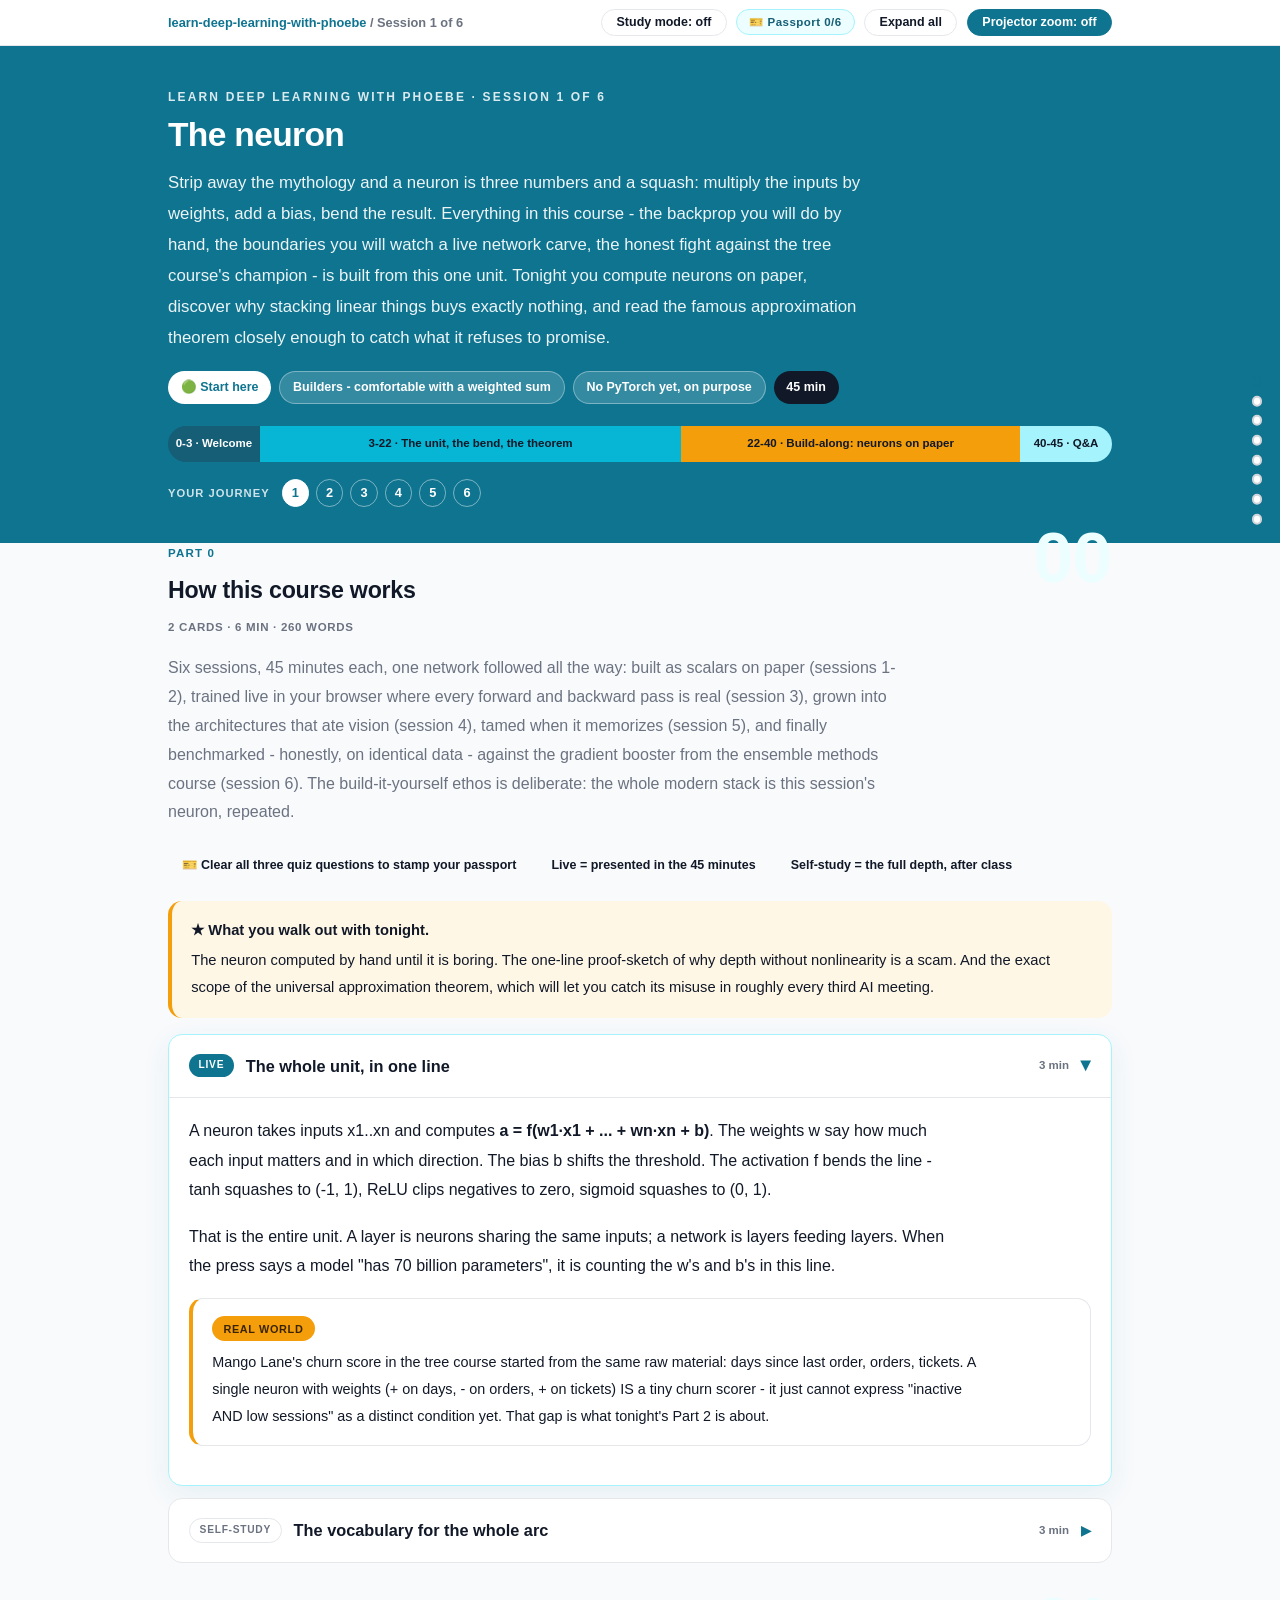
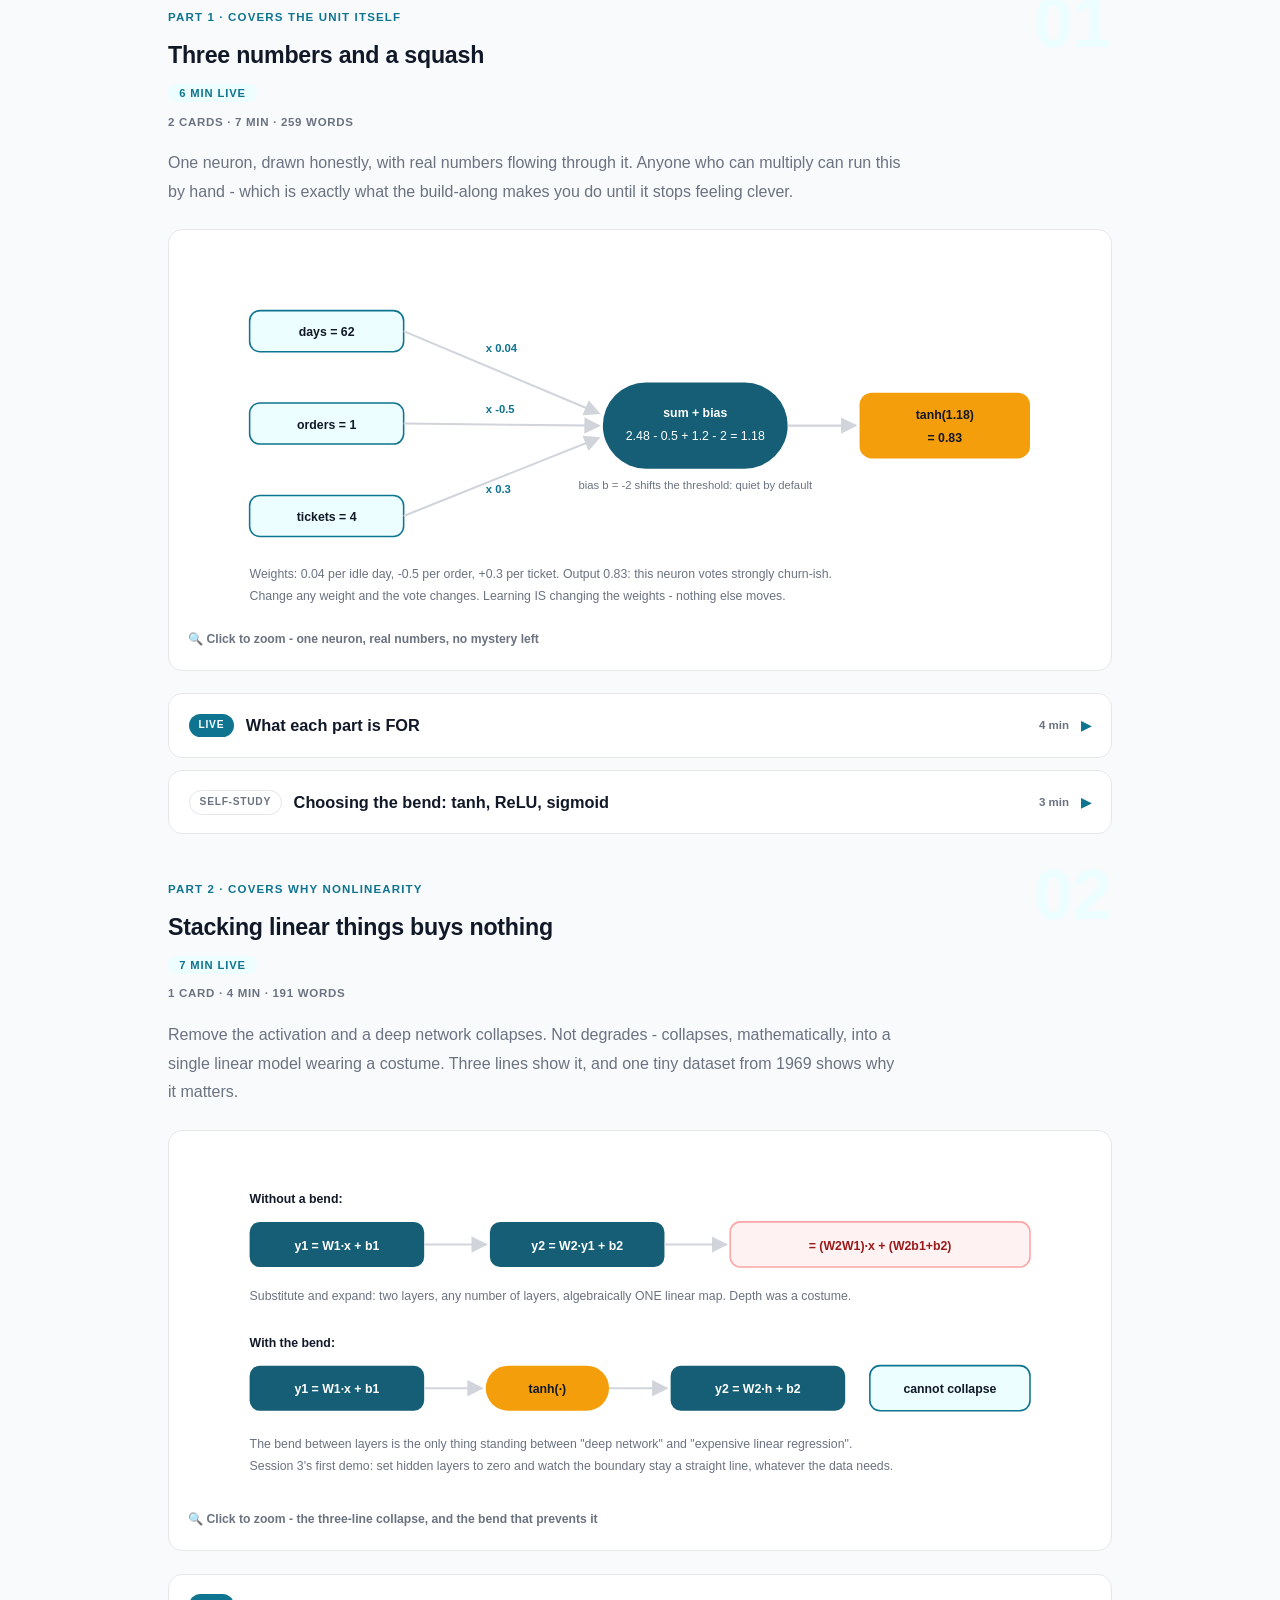
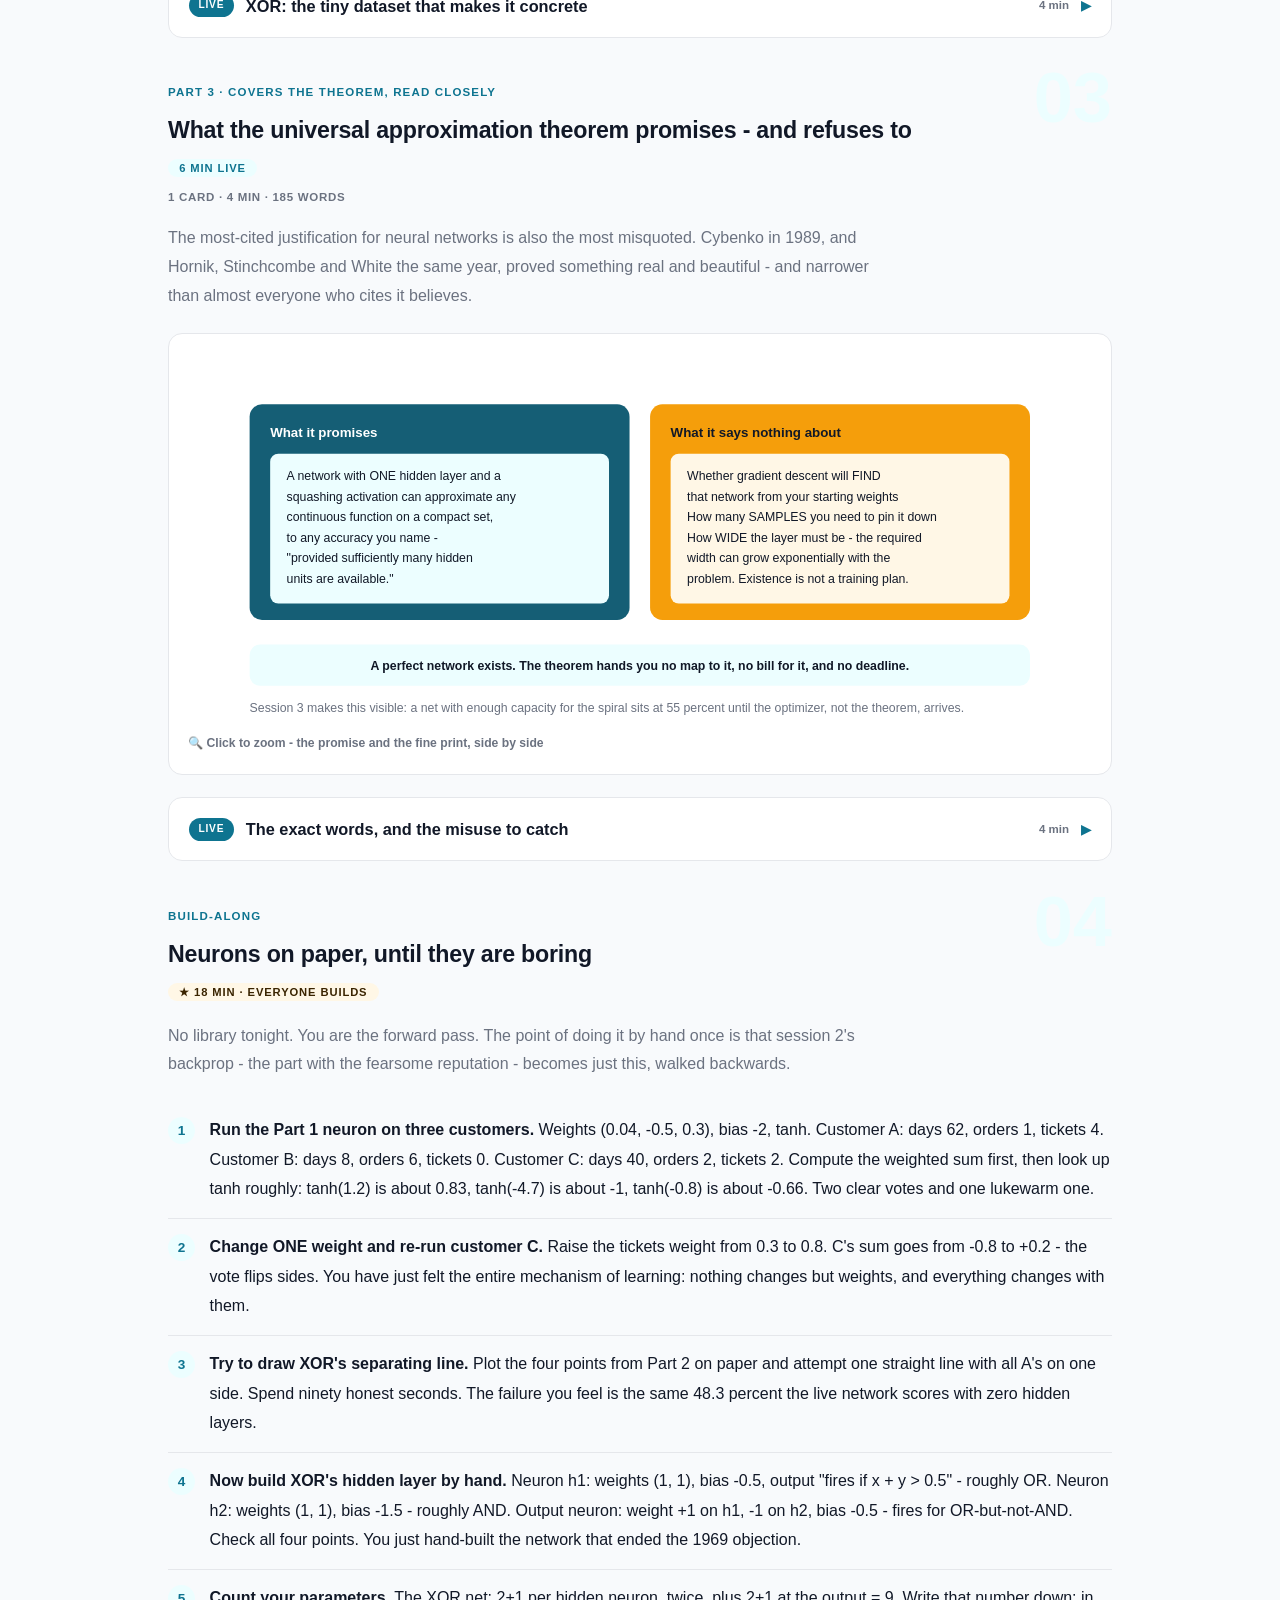
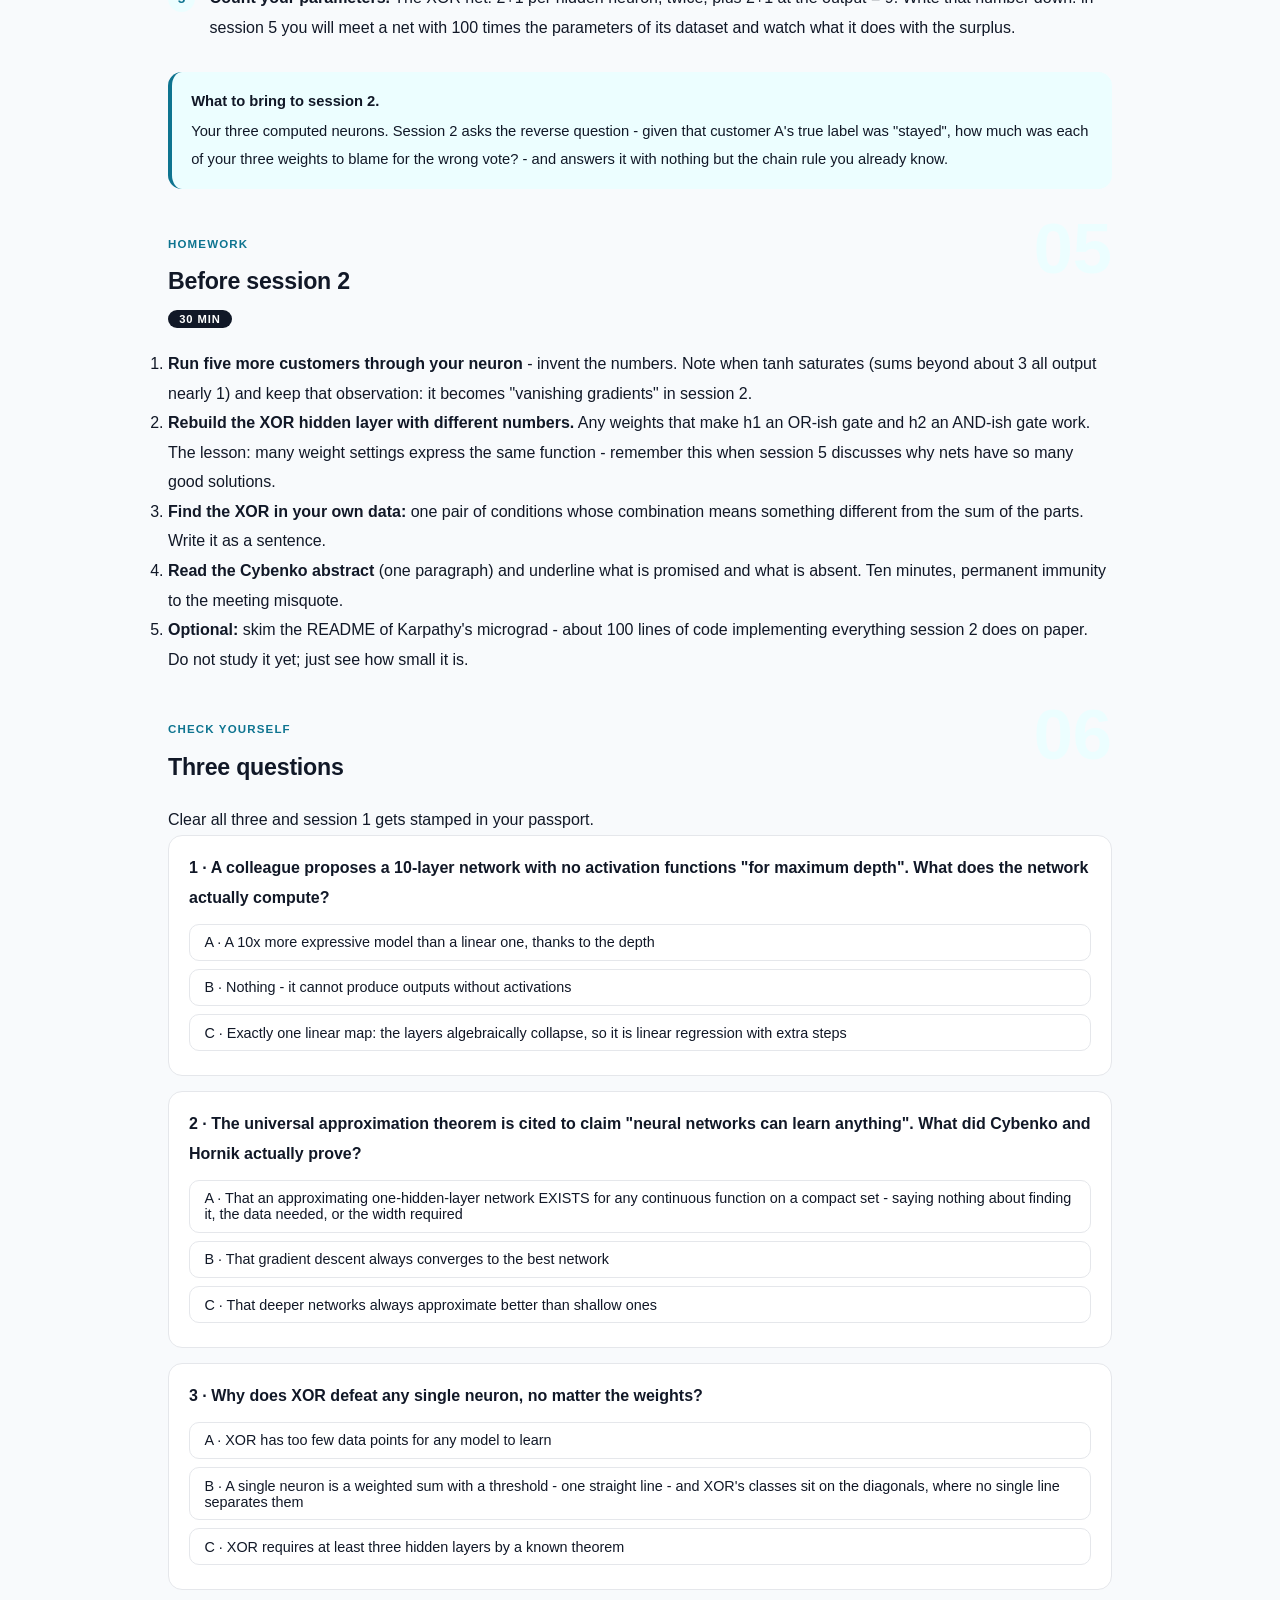
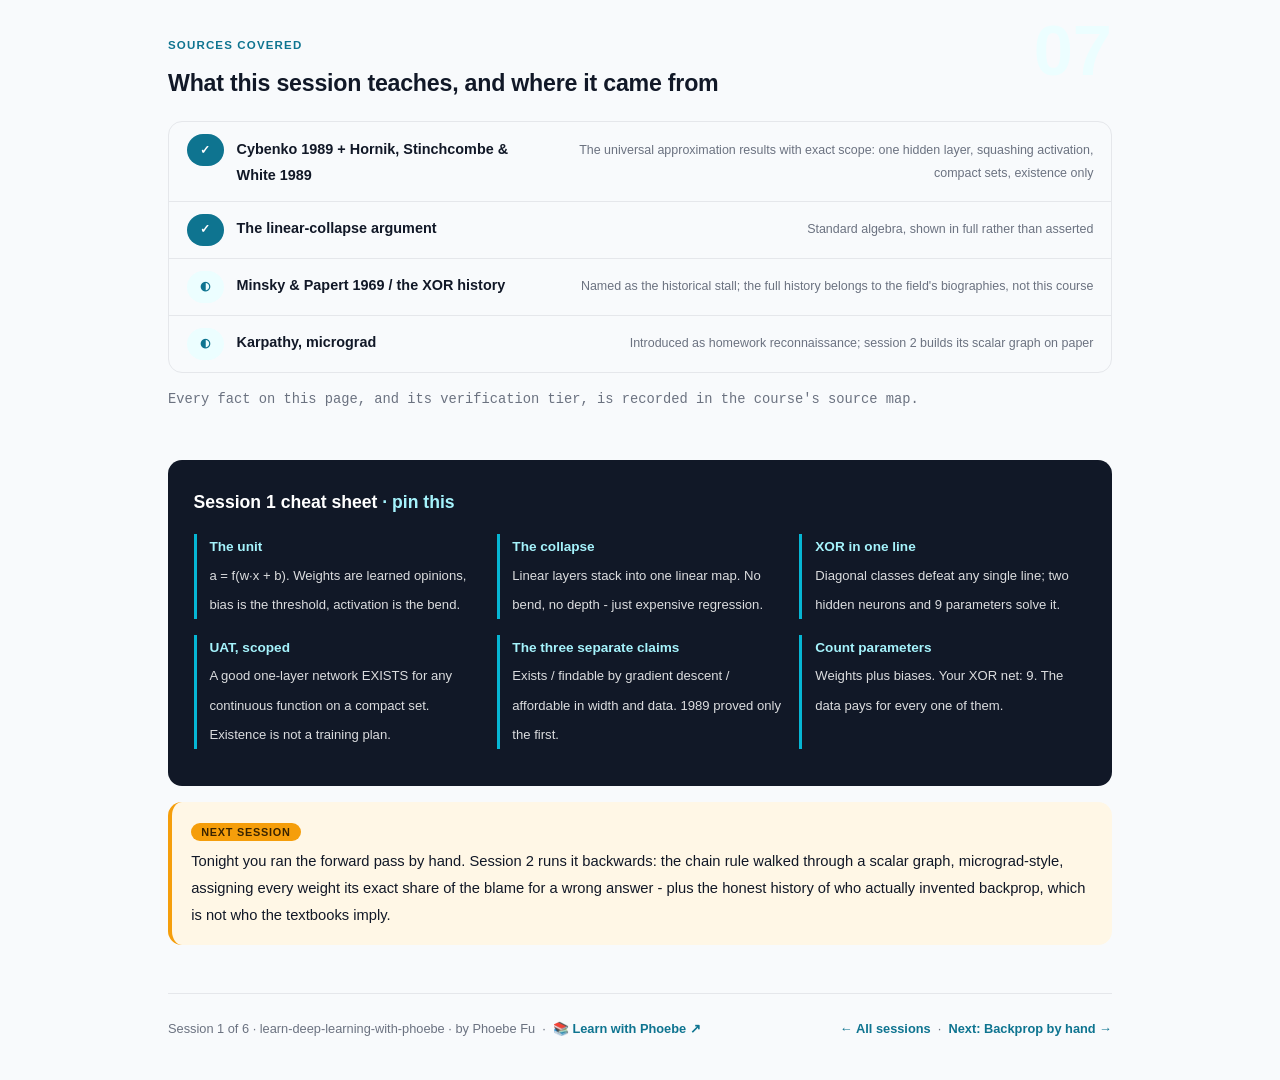
==== commit 520d58f0: "Session pages: remove the internal source-map path A session page is a page a learner reads, so a bu" ====
--- a/courses/01-the-neuron.html
+++ b/courses/01-the-neuron.html
@@ -372,7 +372,7 @@
       <div class="covered-row"><span class="status pill light">◐</span><span class="name">Minsky &amp; Papert 1969 / the XOR history</span><span class="note">Named as the historical stall; the full history belongs to the field's biographies, not this course</span></div>
       <div class="covered-row"><span class="status pill light">◐</span><span class="name">Karpathy, micrograd</span><span class="note">Introduced as homework reconnaissance; session 2 builds its scalar graph on paper</span></div>
     </div>
-    <p class="mono" style="margin-top:14px">Full source map with every URL and every honesty caveat: <span class="mono">materials/official-course-map.md</span> in this repo.</p>
+    <p class="mono" style="margin-top:14px">Every fact on this page, and its verification tier, is recorded in the course's source map.</p>
   </section>
 
   <!-- ============ CHEAT SHEET ============ -->
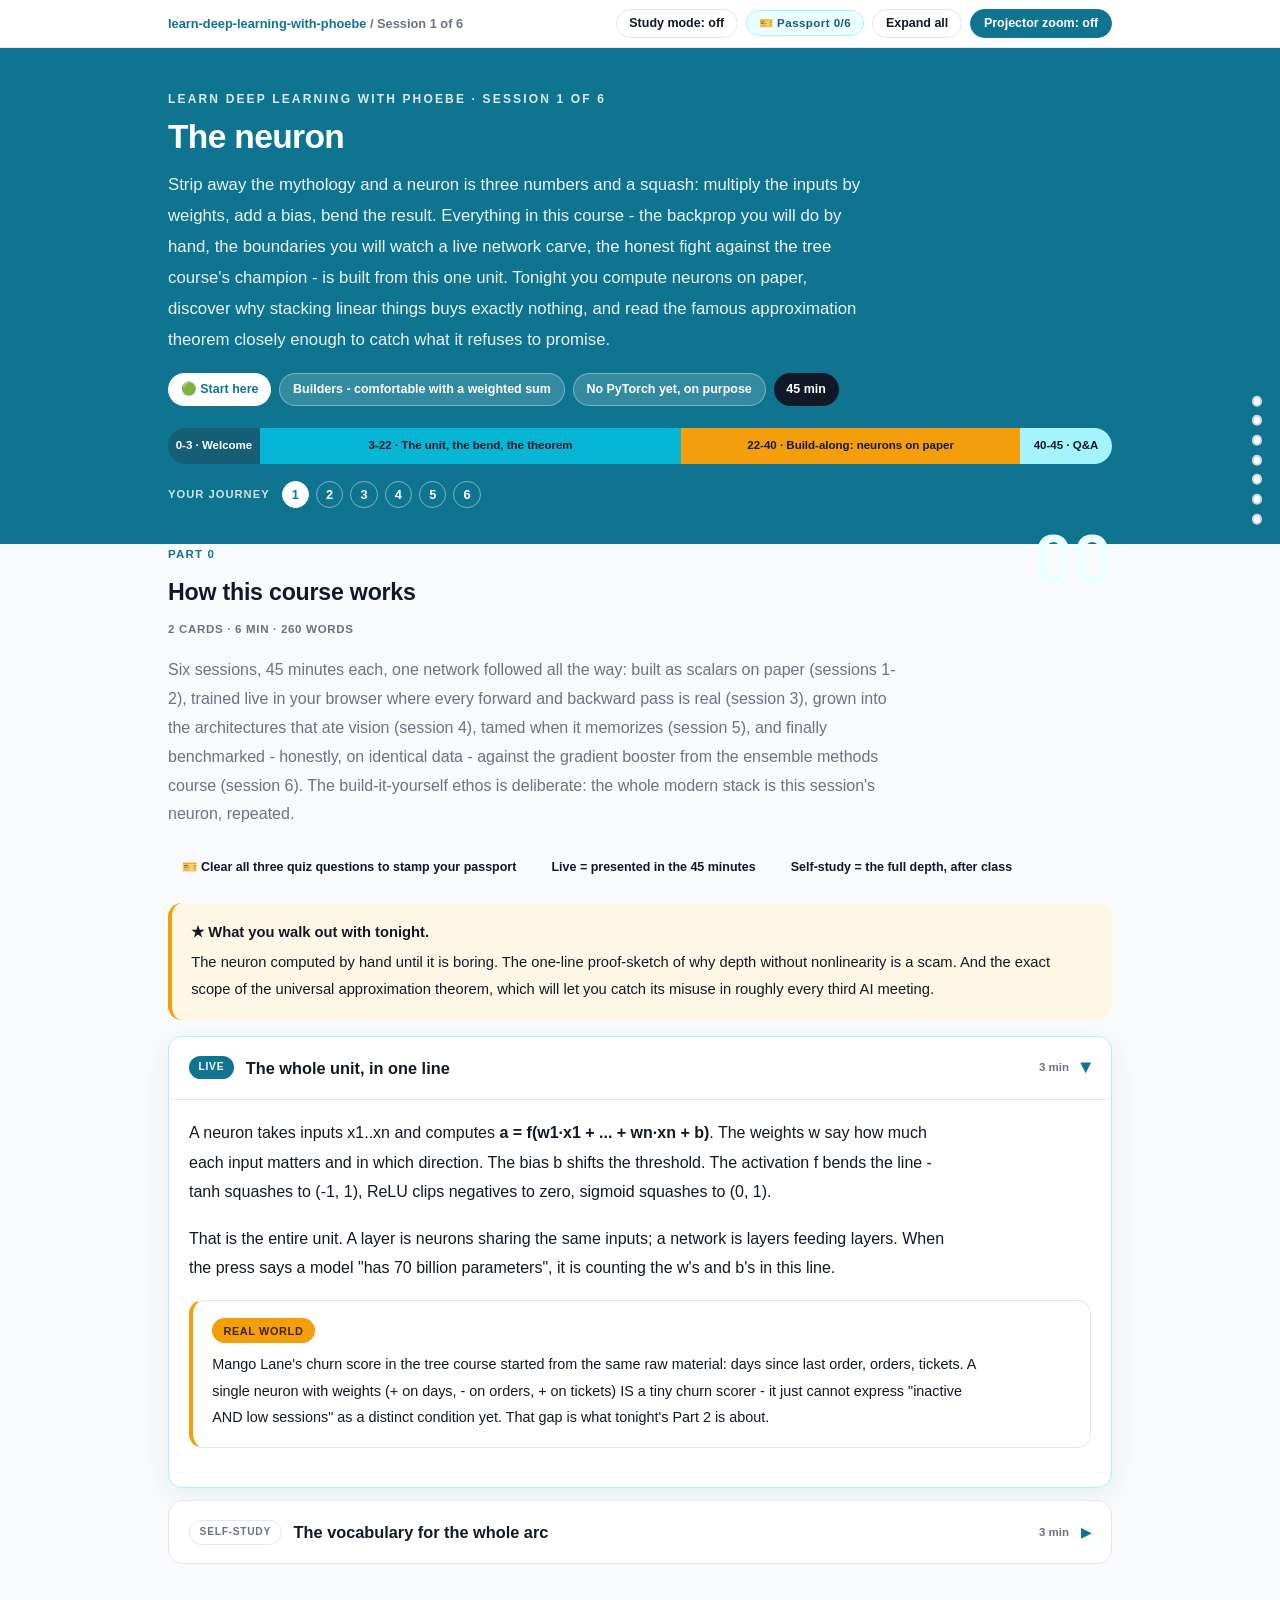
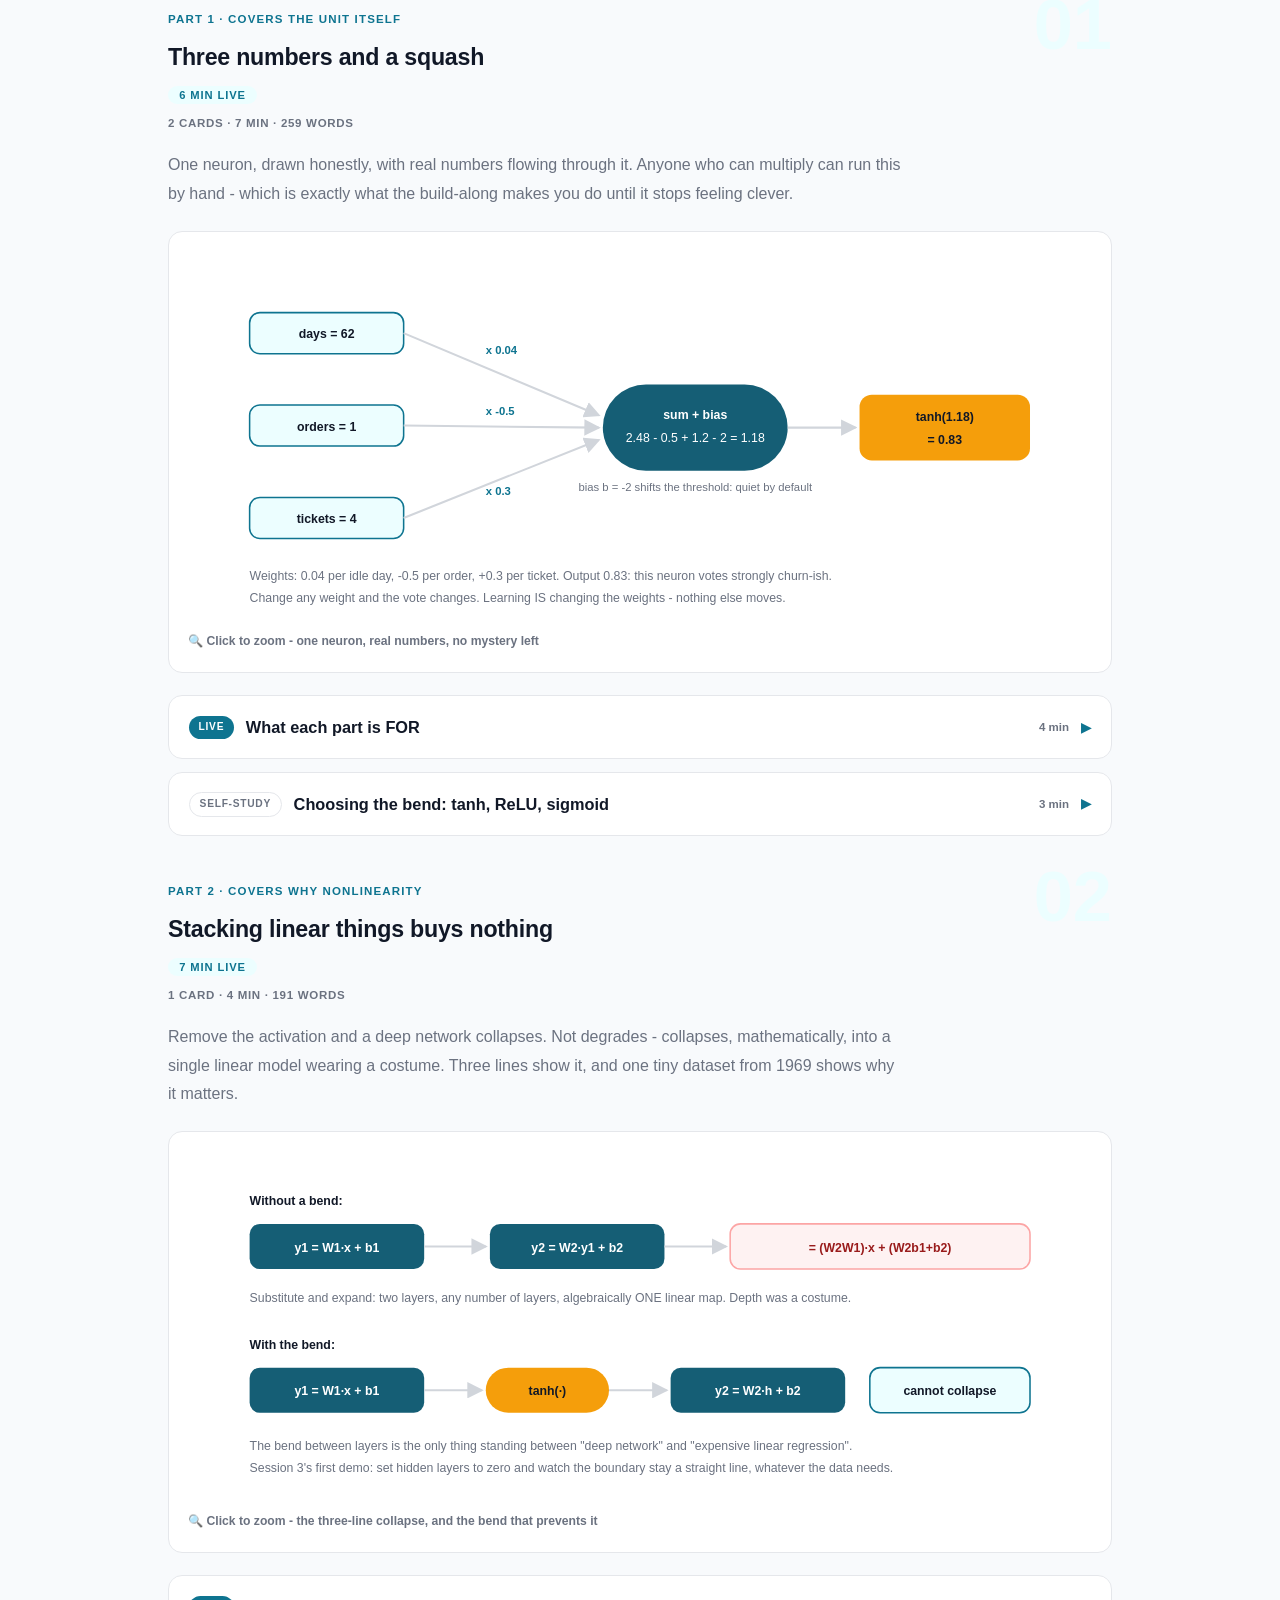
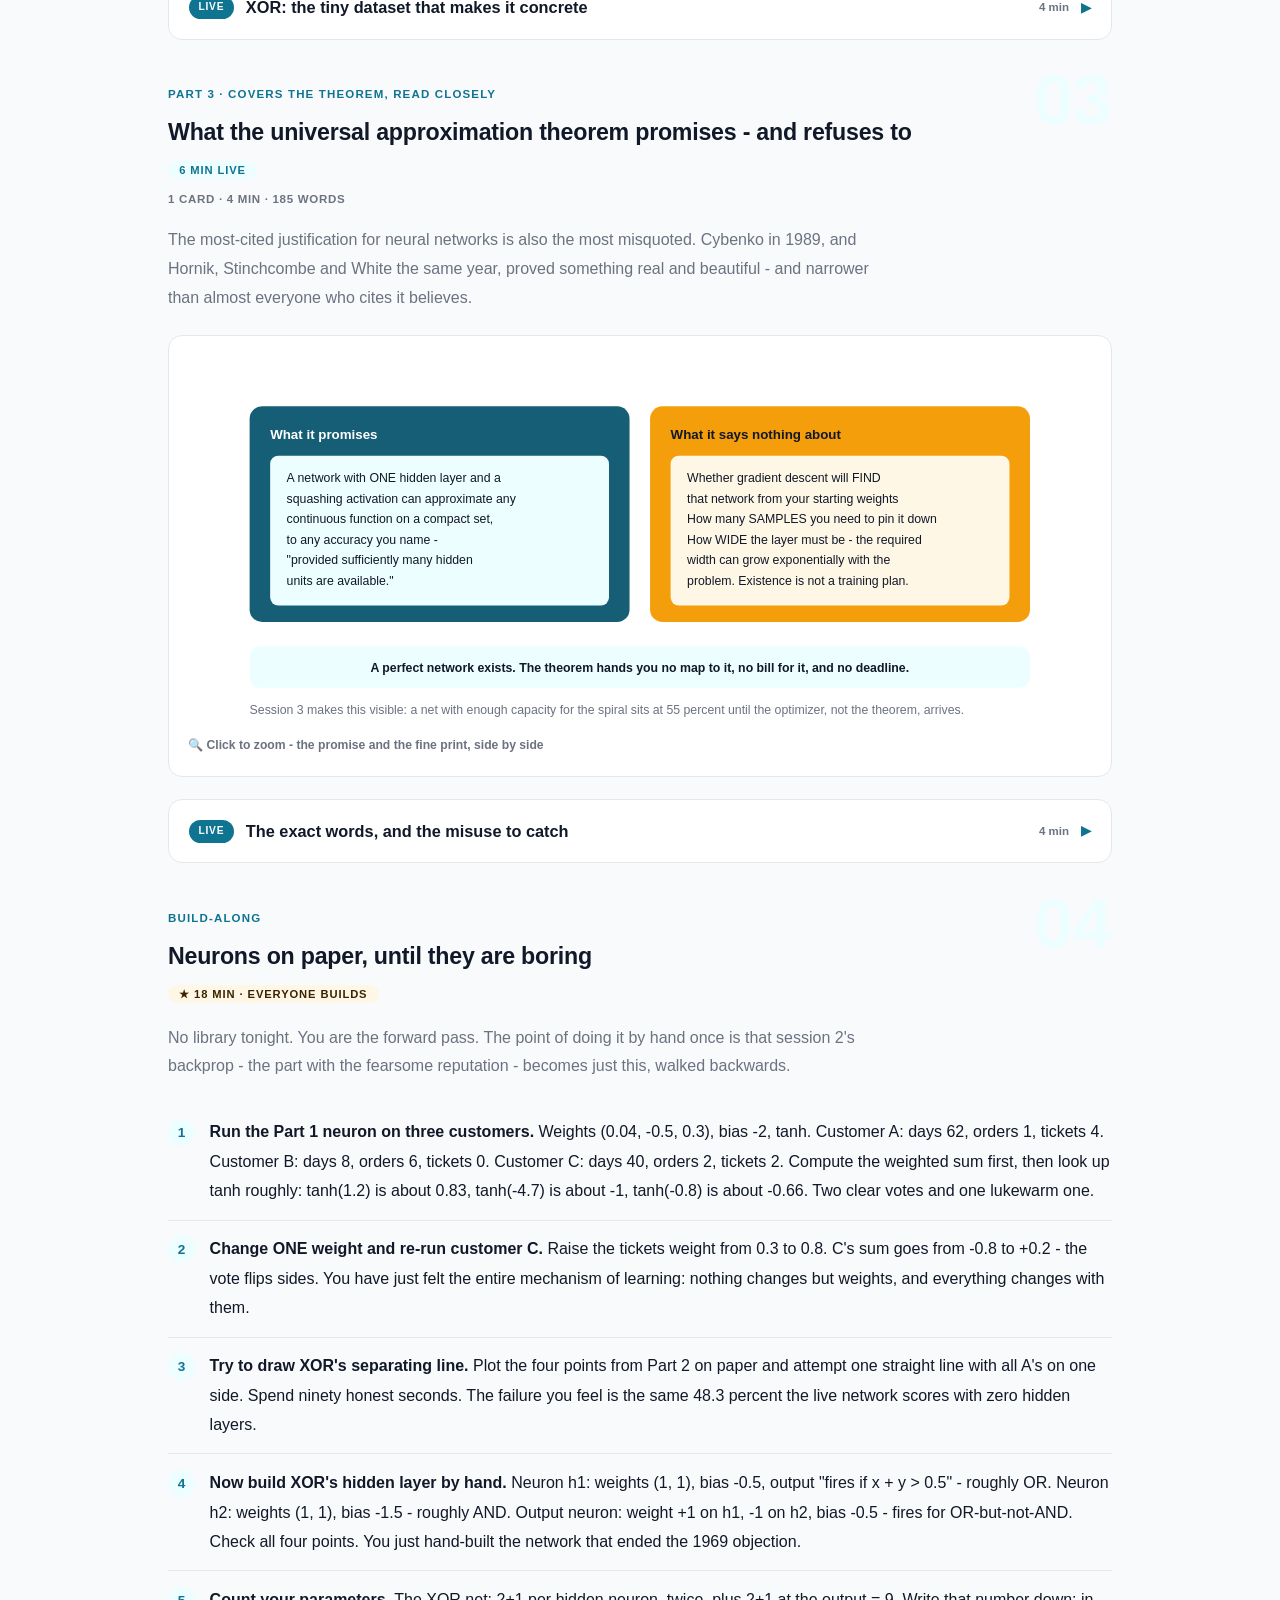
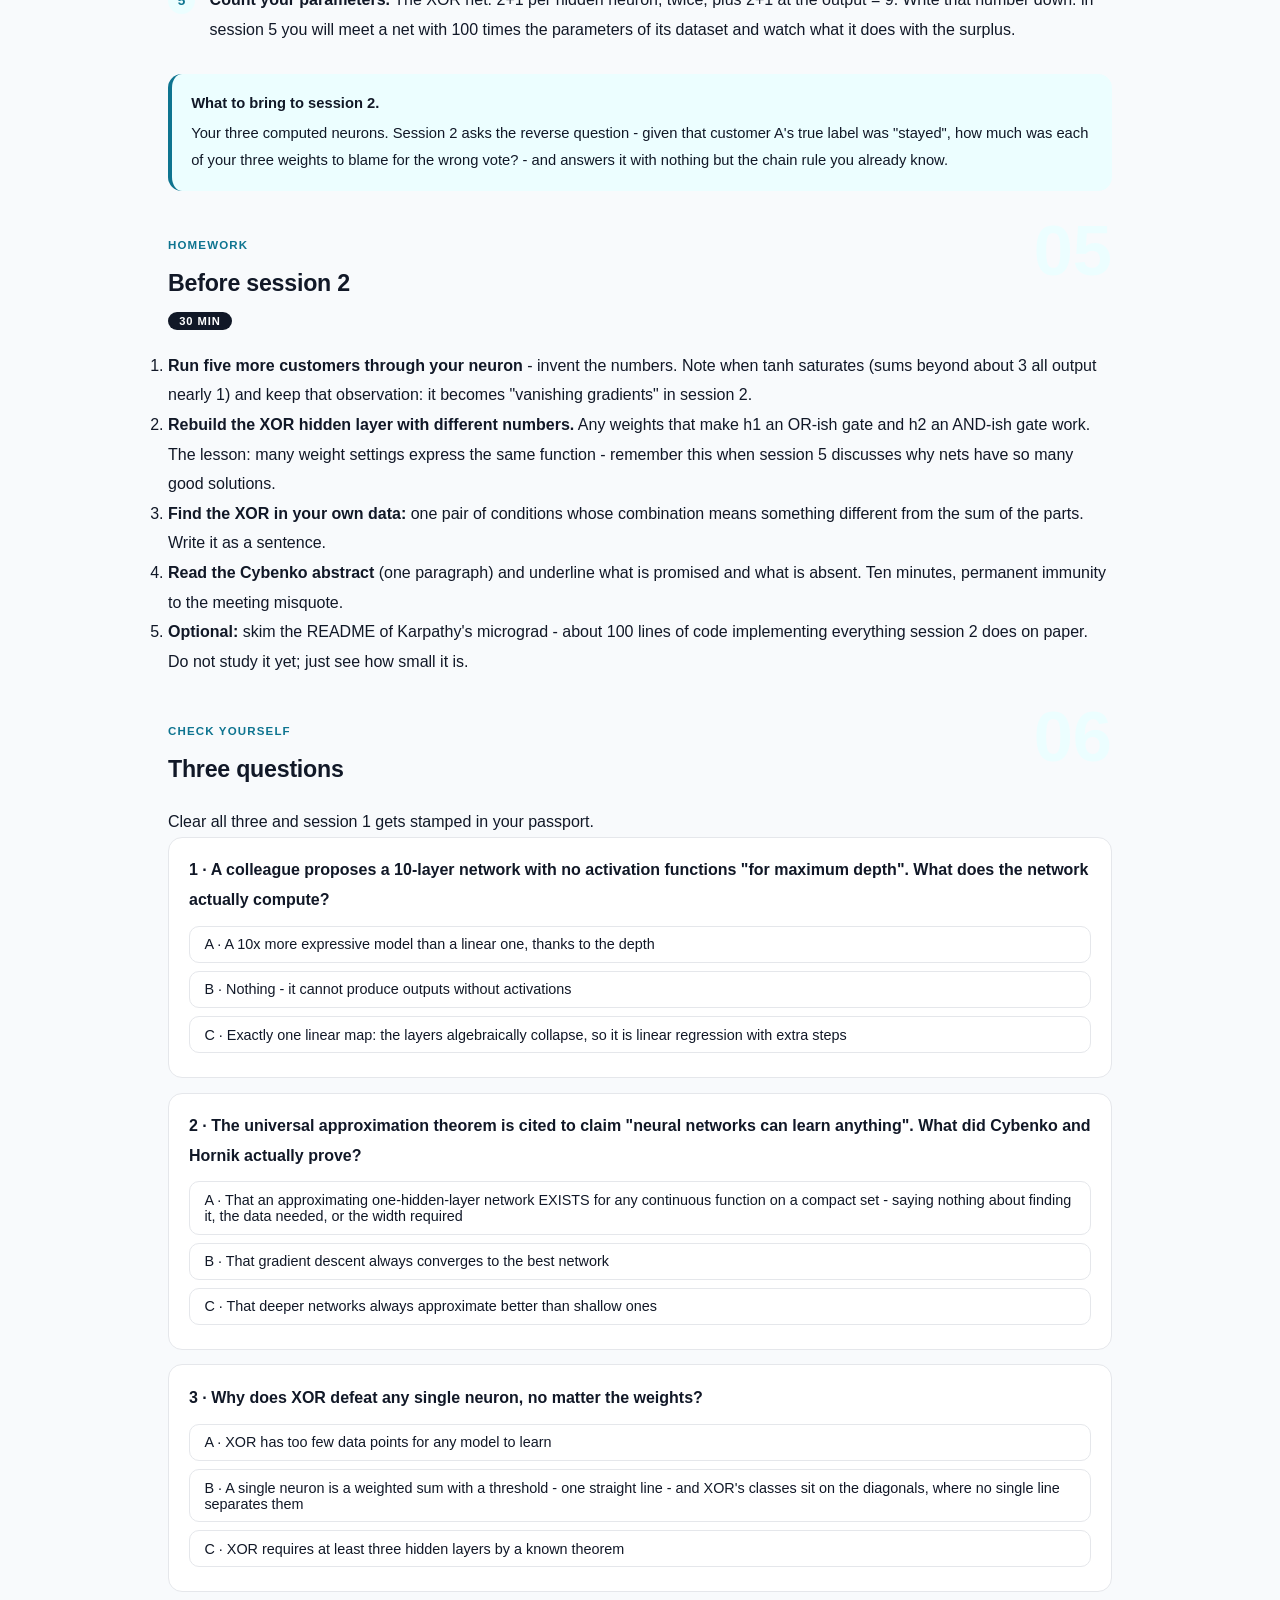
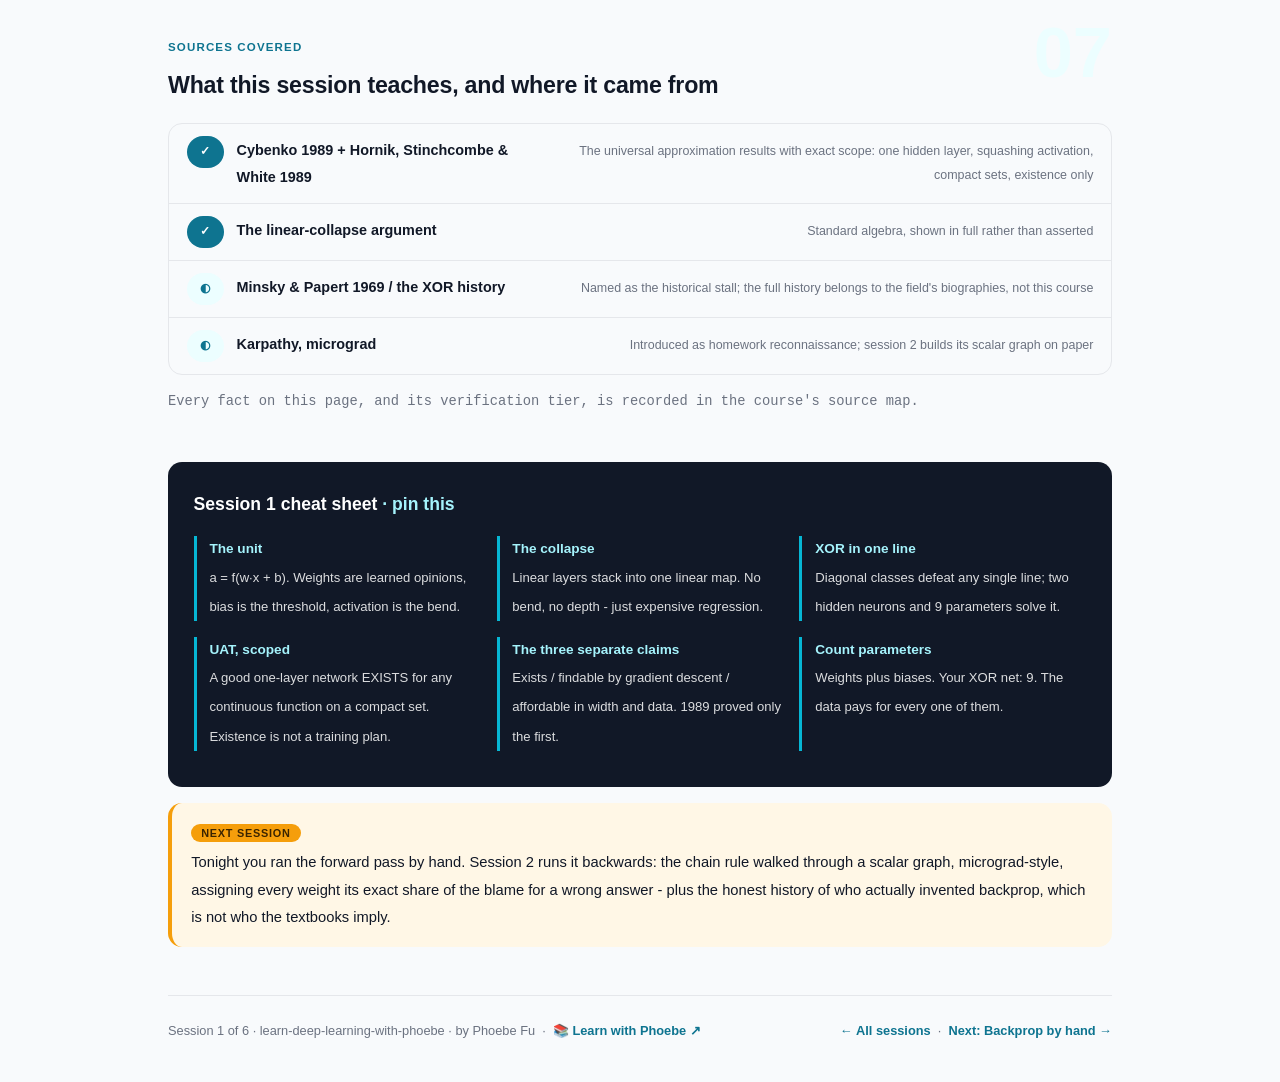
==== commit 4a9aef98: "Layout: code boxes stack under step text; toolbar is one row Shared-template defect, live estate-wid" ====
--- a/courses/01-the-neuron.html
+++ b/courses/01-the-neuron.html
@@ -19,7 +19,7 @@
 <meta name="twitter:image" content="https://phoebefu6.github.io/learn-deep-learning-with-phoebe/assets/og-cover.png">
 <!-- social:end -->
 <title>Session 1 · The neuron - learn deep learning with phoebe</title>
-<link rel="stylesheet" href="../assets/style.css?v=1">
+<link rel="stylesheet" href="../assets/style.css?v=3">
 </head>
 <body>
 
--- a/assets/style.css
+++ b/assets/style.css
@@ -86,8 +86,9 @@
   border-bottom: 1px solid var(--hairline);
   padding: .55rem 0;
 }
-.toolbar .wrap { display: flex; align-items: center; gap: .6rem; }
-.toolbar .crumb { font-size: .8rem; color: var(--muted); font-weight: 600; margin-right: auto; }
+.toolbar .wrap { display: flex; align-items: center; gap: .5rem; flex-wrap: nowrap; }
+.toolbar .crumb { font-size: .8rem; color: var(--muted); font-weight: 600; margin-right: auto; min-width: 0; white-space: nowrap; overflow: hidden; text-overflow: ellipsis; }
+.toolbar .btn { white-space: nowrap; flex: none; padding: .38rem .8rem; font-size: .78rem; line-height: 1.2; }
 .toolbar .crumb a { color: var(--indigo); text-decoration: none; }
 .btn {
   border: 1px solid var(--hairline);
@@ -287,11 +288,15 @@
 /* ---------- demo steps ---------- */
 .steps { counter-reset: step; margin: .6rem 0 1rem; }
 .step {
-  display: flex;
-  gap: .9rem;
+  display: grid;
+  grid-template-columns: max-content minmax(0, 1fr);
+  column-gap: .9rem;
+  row-gap: .2rem;
   padding: .85rem 0;
   border-bottom: .5px solid var(--hairline);
 }
+.step > * { grid-column: 2; min-width: 0; }
+.step > .prompt-box { margin: .8rem 0 .4rem; }
 .step:last-child { border-bottom: none; }
 .step::before {
   counter-increment: step;
@@ -795,7 +800,10 @@
   /* 44px tap targets */
   details.card summary { min-height: 44px; }
   .qopt { min-height: 44px; display: flex; align-items: center; padding: .7rem .9rem; }
-  .toolbar .btn, .pagefoot a { min-height: 44px; display: inline-flex; align-items: center; }
+  .toolbar .btn, .pagefoot a { min-height: 44px; display: inline-flex; align-items: center; justify-content: center; }
+  .toolbar .crumb, .toolbar #zoom-toggle { display: none; }
+  .toolbar .btn { flex: 1 1 0; padding: .3rem .4rem; font-size: .72rem; }
+  table.clean { display: block; overflow-x: auto; -webkit-overflow-scrolling: touch; }
 }
 
 @media (max-width: 640px) {
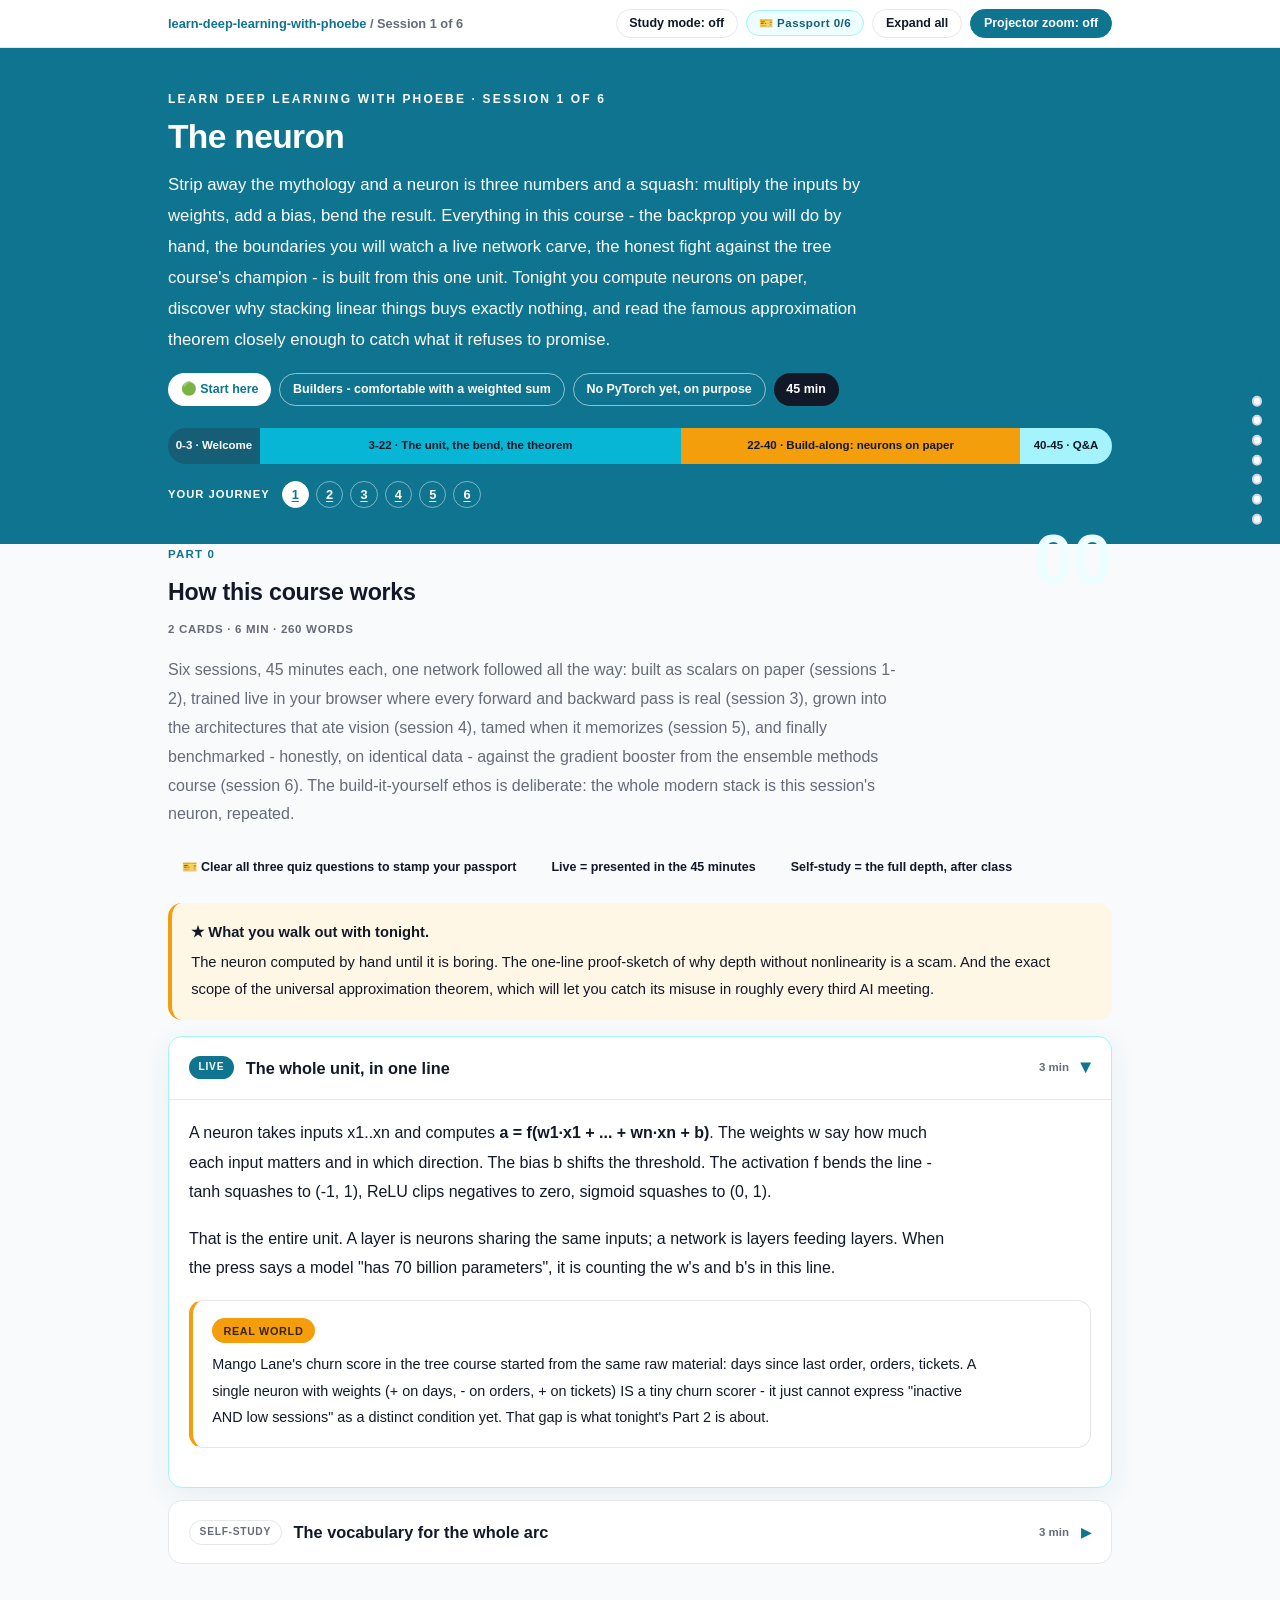
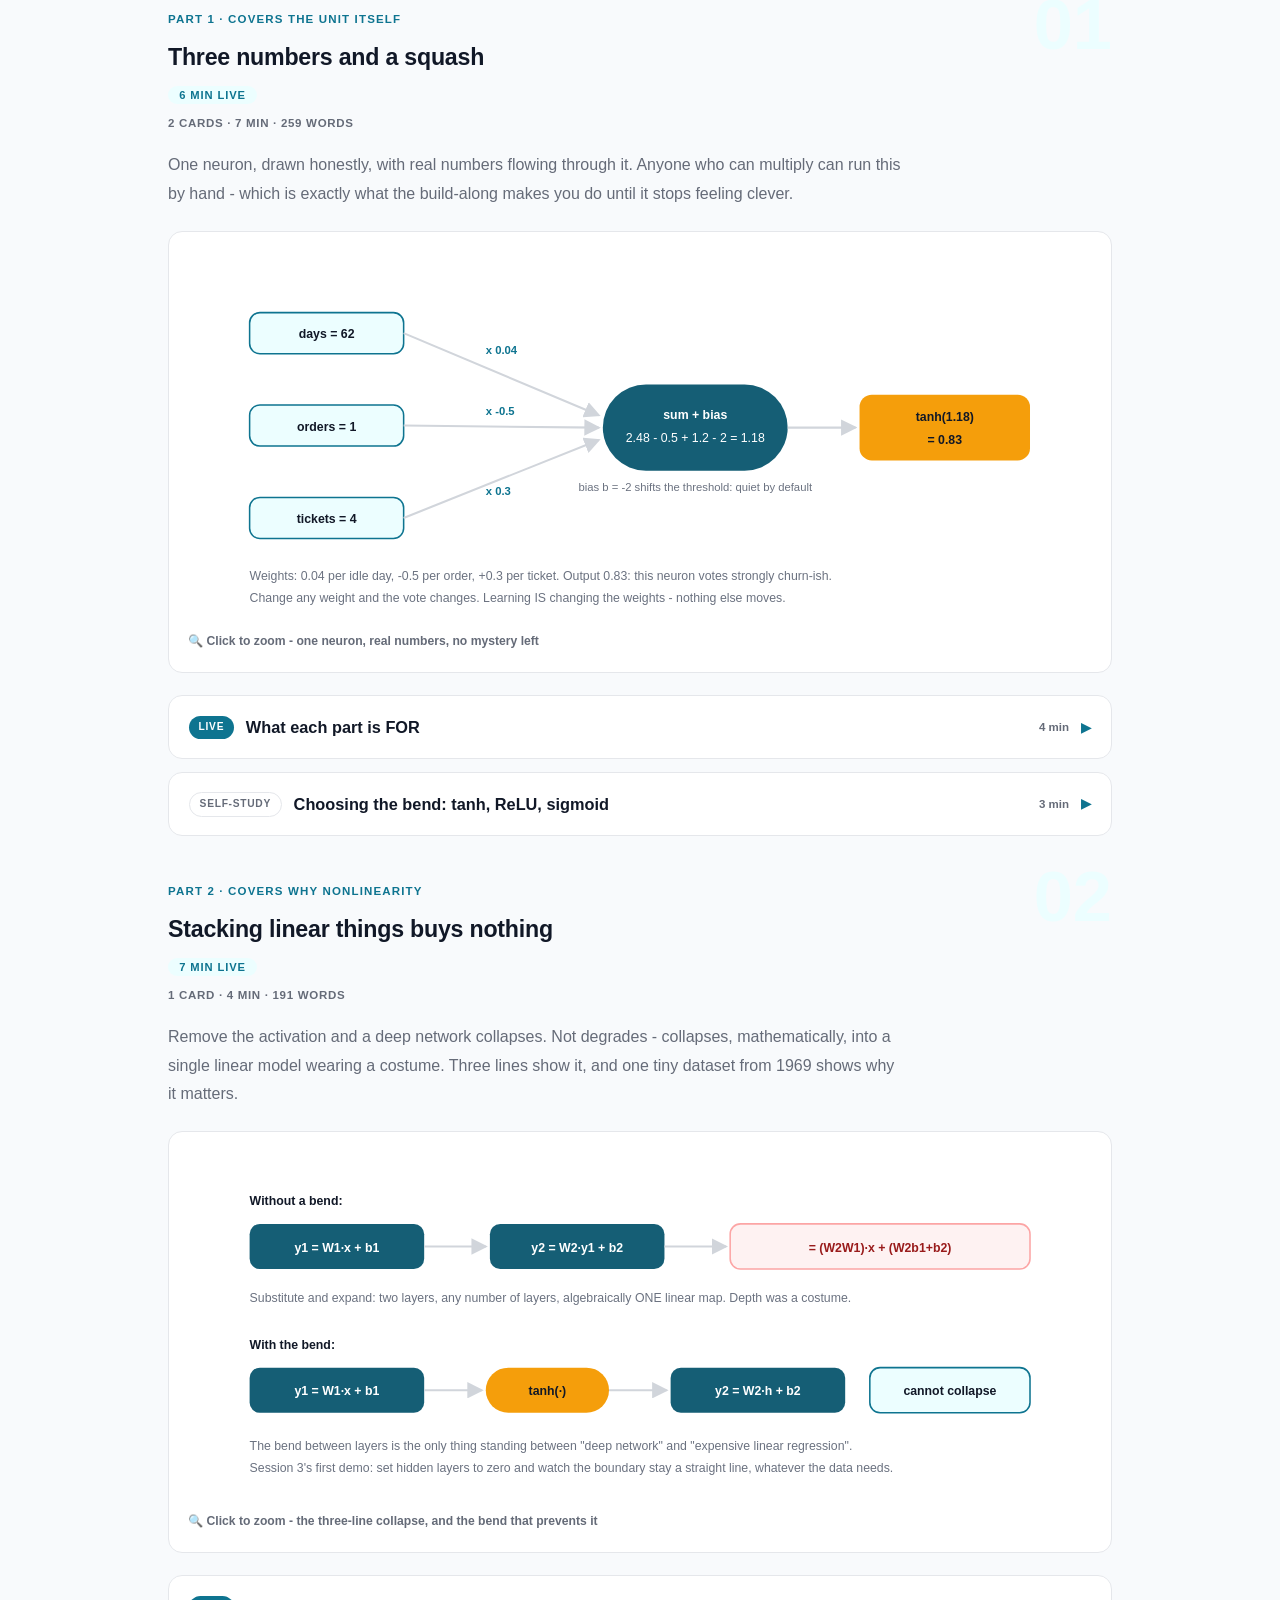
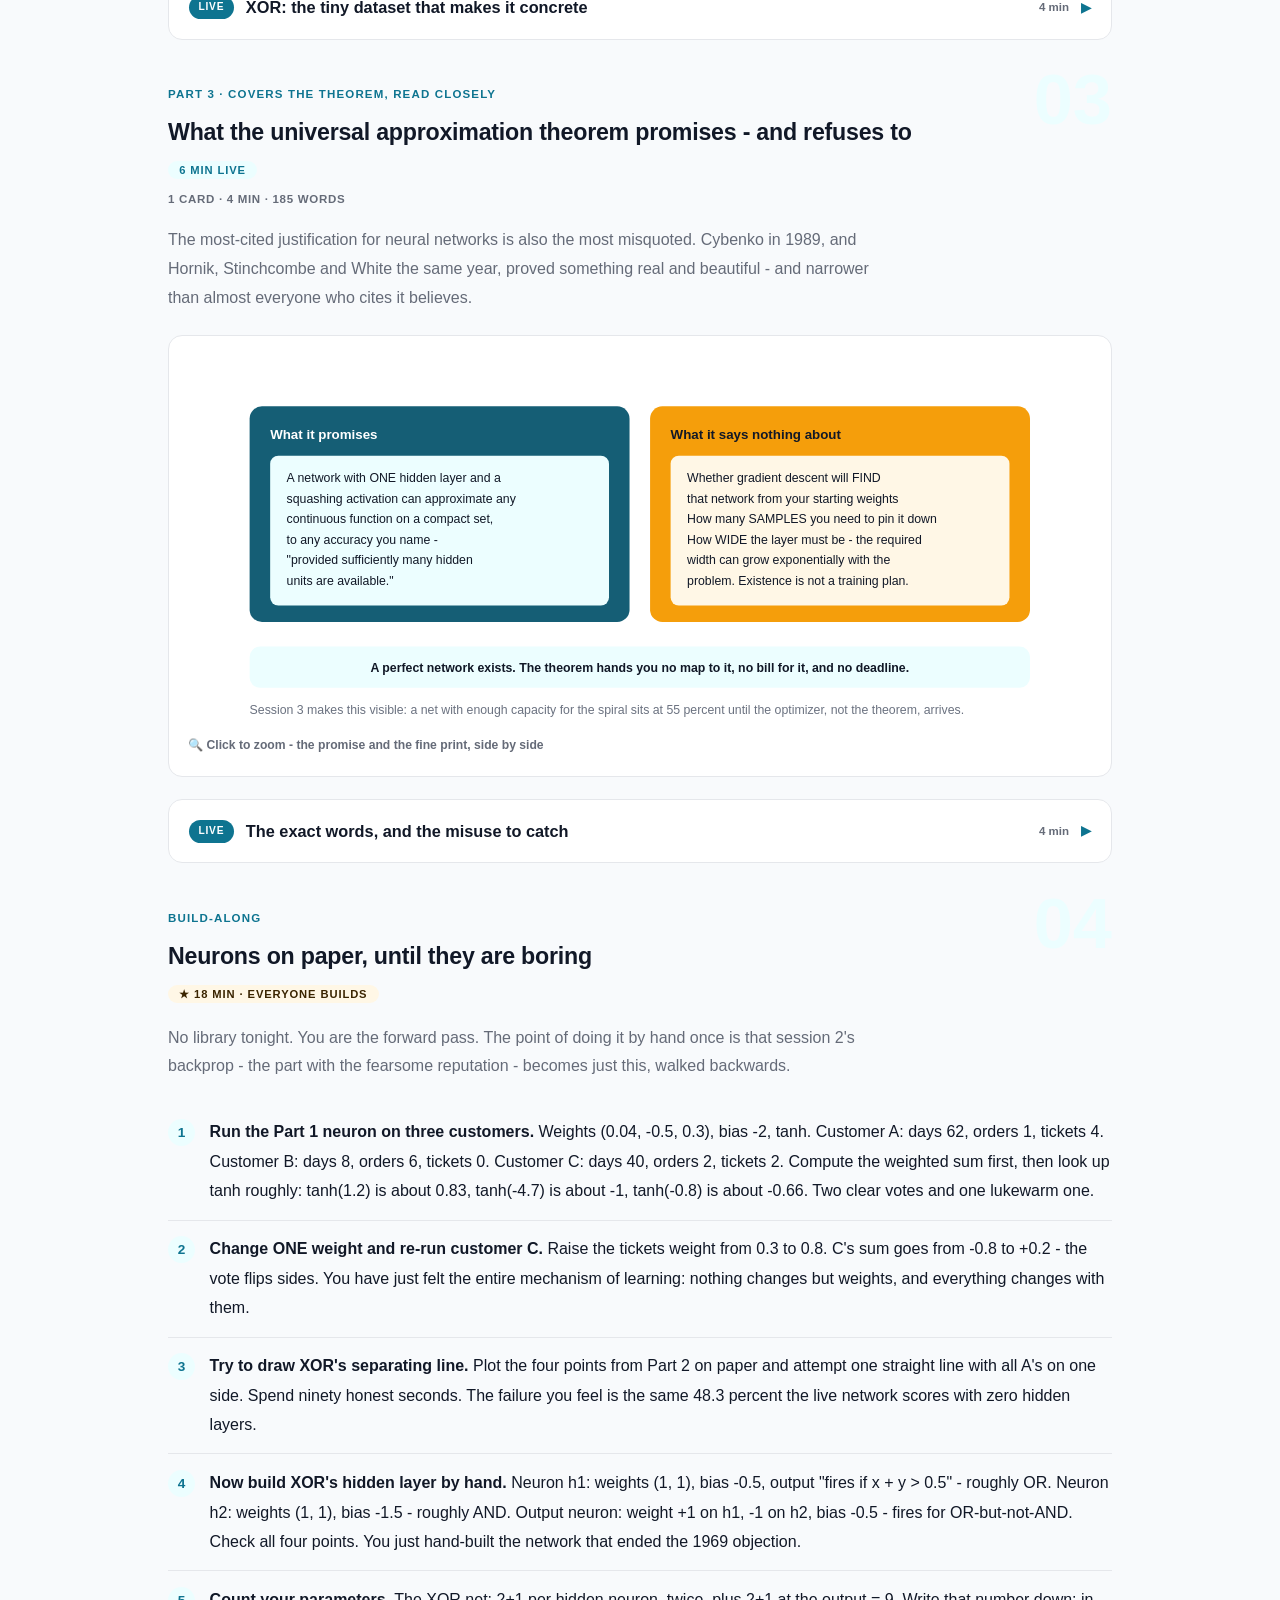
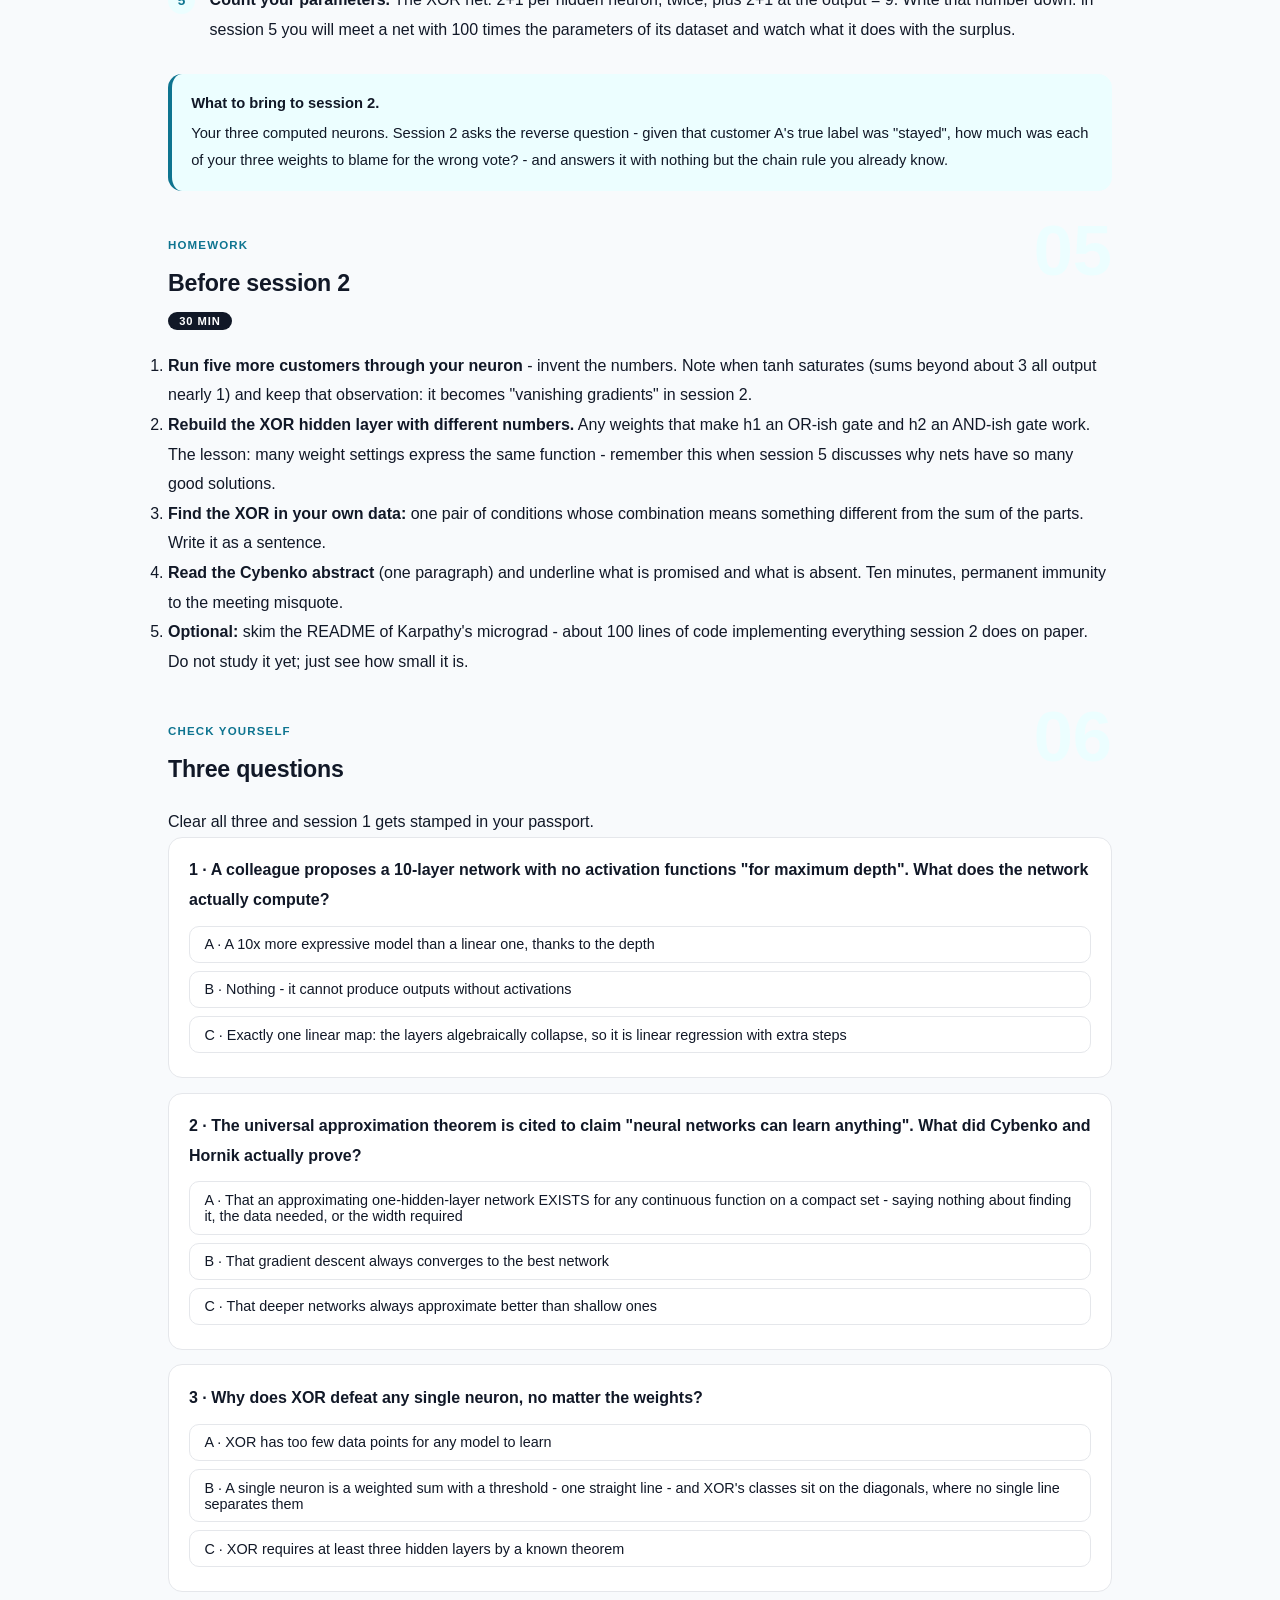
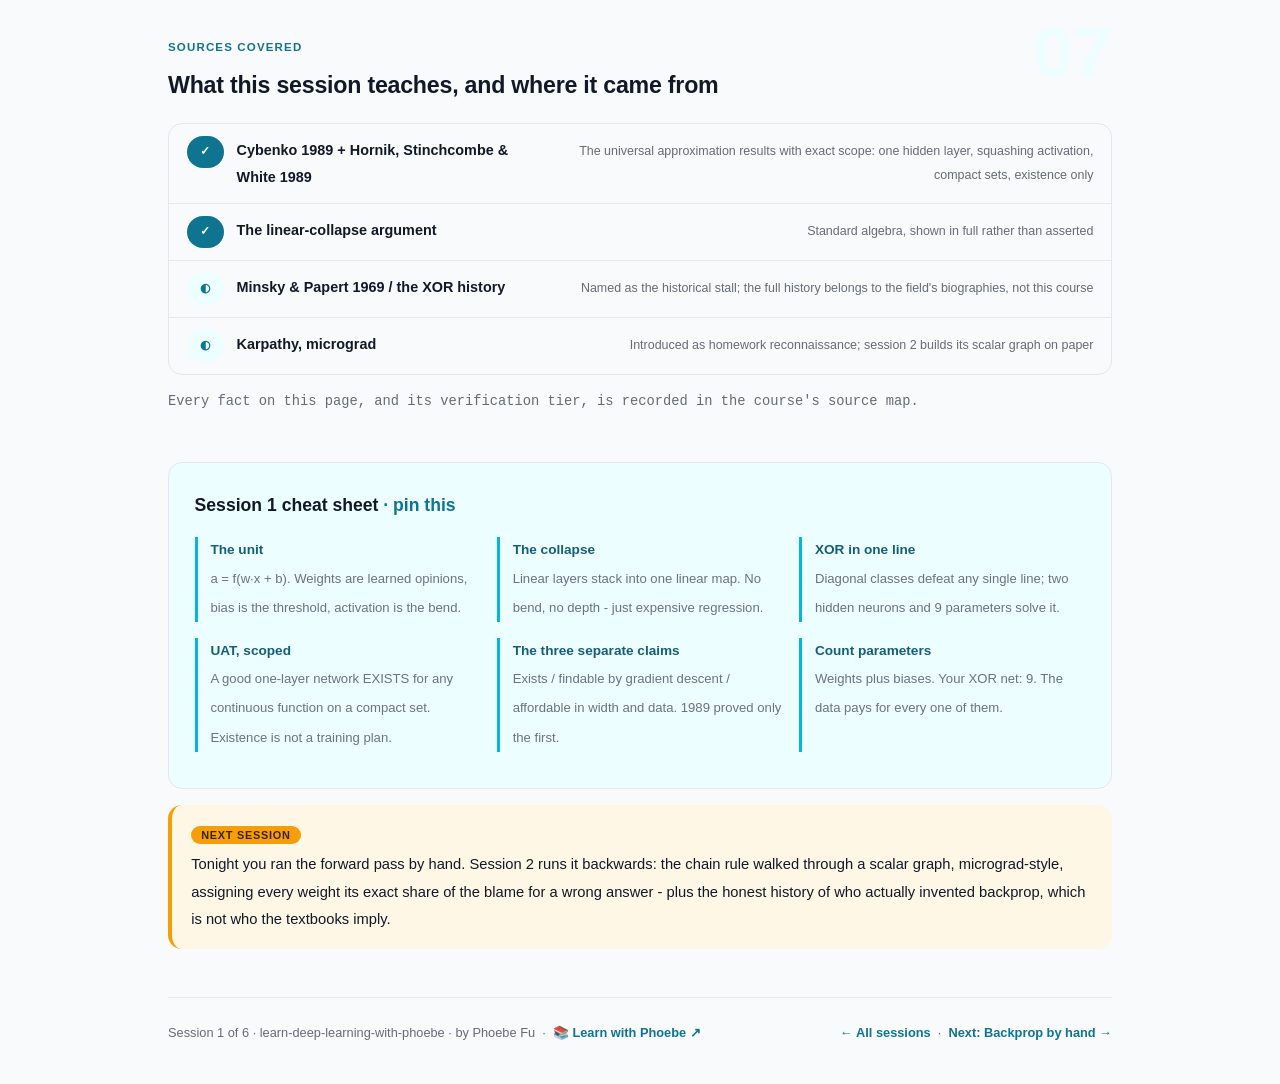
==== commit 316acf19: "Light surfaces everywhere: lightbox, cheat panel, code boxes; contrast and phone-width fixes Every d" ====
--- a/courses/01-the-neuron.html
+++ b/courses/01-the-neuron.html
@@ -19,7 +19,7 @@
 <meta name="twitter:image" content="https://phoebefu6.github.io/learn-deep-learning-with-phoebe/assets/og-cover.png">
 <!-- social:end -->
 <title>Session 1 · The neuron - learn deep learning with phoebe</title>
-<link rel="stylesheet" href="../assets/style.css?v=3">
+<link rel="stylesheet" href="../assets/style.css?v=20">
 </head>
 <body>
 
@@ -400,6 +400,6 @@
 
 </main>
 
-<script src="../assets/app.js?v=2"></script>
+<script src="../assets/app.js?v=20"></script>
 </body>
 </html>
--- a/assets/style.css
+++ b/assets/style.css
@@ -3,21 +3,22 @@
    (CSS var names still read --indigo/--amber; they hold SQL-blue values.) */
 
 :root {
+  --faint-text: #616B7B;
   --indigo: #0E7490;
   --indigo-deep: #155E75;
   --indigo-mid: #06B6D4;
   --indigo-soft: #A5F3FC;
   --indigo-50: #ECFEFF;
   --ink: #111827;
-  --muted: #6B7280;
+  --muted: #656B78;
   --faint: #D1D5DB;
   --hairline: #E5E7EB;
   --amber: #F59E0B;
   --amber-ink: #3A2400;
   --amber-50: #FFF7E6;
   --paper: #F8FAFC;
-  --code-bg: #06202B;
-  --code-ink: #D7ECF2;
+  --code-bg: #ECFEFF;
+  --code-ink: #111827;
   --radius: 14px;
 }
 
@@ -47,7 +48,7 @@
   font-size: .75rem;
   letter-spacing: .18em;
   text-transform: uppercase;
-  opacity: .85;
+  opacity: 1;
   font-weight: 600;
 }
 .masthead h1 {
@@ -58,7 +59,7 @@
   letter-spacing: -.02em;
 }
 .masthead h1 .accent { color: inherit; }
-.masthead .sub { font-size: 1.05rem; opacity: .92; max-width: 44rem; }
+.masthead .sub { font-size: 1.05rem; opacity: 1; max-width: 44rem; }
 
 .chip-row { display: flex; flex-wrap: wrap; gap: .5rem; margin-top: 1.1rem; }
 .chip {
@@ -72,7 +73,7 @@
   white-space: nowrap;
 }
 .chip.level { background: #fff; color: var(--indigo); }
-.chip.audience { background: rgba(255,255,255,.16); color: #fff; border: 1px solid rgba(255,255,255,.35); }
+.chip.audience { background: rgba(255,255,255,.08); color: #fff; border: 1px solid rgba(255,255,255,.35); }
 .chip.time { background: var(--ink); color: #fff; font-variant-numeric: tabular-nums; }
 
 
@@ -209,7 +210,7 @@
 .pill.light { background: var(--indigo-50); color: var(--indigo); }
 .pill.inkpill { background: var(--ink); color: #fff; }
 .pill.amber, .pill.peach { background: var(--amber); color: var(--amber-ink); }
-.pill.bare { color: var(--faint); }
+.pill.bare { color: var(--muted); }
 
 /* ---------- 4D grid ---------- */
 .grid-2 { display: grid; grid-template-columns: repeat(auto-fit, minmax(15rem, 1fr)); gap: .8rem; margin: .5rem 0 1rem; }
@@ -238,10 +239,11 @@
 table.clean td:first-child { font-weight: 600; }
 
 /* ---------- prompt boxes ---------- */
-.prompt-box {
+.prompt-box{
   position: relative;
-  background: var(--code-bg);
-  color: var(--code-ink);
+  background: #ECFEFF;
+  border: 1px solid #E5E7EB;
+  color: #111827;
   border-radius: var(--radius);
   padding: 1.1rem 1.2rem;
   margin: 1rem 0 1.2rem;
@@ -251,12 +253,12 @@
   white-space: pre-wrap;
   word-break: break-word;
 }
-.prompt-box .label {
+.prompt-box .label{
   position: absolute;
   top: -0.7rem;
   left: 1rem;
-  background: var(--indigo);
-  color: #fff;
+  background: #0E7490;
+  color: #FFFFFF;
   font-family: "Inter", -apple-system, sans-serif;
   font-size: .68rem;
   font-weight: 700;
@@ -267,13 +269,13 @@
 }
 .prompt-box.bad .label { background: var(--faint); color: var(--ink); }
 .prompt-box.good .label { background: var(--amber); color: var(--amber-ink); }
-.copy-btn {
+.copy-btn{
   position: absolute;
   top: .7rem;
   right: .7rem;
-  background: rgba(255,255,255,.1);
-  border: 1px solid rgba(255,255,255,.25);
-  color: #fff;
+  background: #FFFFFF;
+  border: 1px solid #E5E7EB;
+  color: #111827;
   border-radius: 999px;
   padding: .25rem .8rem;
   font-size: .72rem;
@@ -282,7 +284,7 @@
   font-family: "Inter", -apple-system, sans-serif;
   transition: background .15s ease;
 }
-.copy-btn:hover { background: rgba(255,255,255,.22); }
+.copy-btn:hover { background: #E5E7EB; }
 .copy-btn.copied { background: var(--amber); border-color: var(--amber); color: var(--amber-ink); }
 
 /* ---------- demo steps ---------- */
@@ -372,11 +374,11 @@
   gap: .4rem;
 }
 
-.lightbox {
+.lightbox{
   position: fixed;
   inset: 0;
   z-index: 100;
-  background: rgba(17,24,39,.9);
+  background: rgba(248,250,252,.97);
   display: none;
   align-items: center;
   justify-content: center;
@@ -384,8 +386,10 @@
   cursor: zoom-out;
 }
 .lightbox.open { display: flex; }
-.lightbox .inner {
+.lightbox .inner{
   background: #fff;
+  border: 1px solid #E5E7EB;
+  box-shadow: 0 10px 40px rgba(17,24,39,.14);
   border-radius: var(--radius);
   padding: 2rem;
   max-width: 94vw;
@@ -393,13 +397,12 @@
   overflow: auto;
 }
 .lightbox .inner svg, .lightbox .inner img { width: min(88vw, 70rem); height: auto; }
-.lightbox .close-hint {
+.lightbox .close-hint{
   position: fixed;
   top: 1rem; right: 1.4rem;
-  color: #fff;
+  color: #111827;
   font-size: .8rem;
   font-weight: 600;
-  opacity: .8;
 }
 
 /* ---------- courses covered ---------- */
@@ -418,19 +421,20 @@
 .covered-row .note { margin-left: auto; color: var(--muted); font-size: .78rem; text-align: right; }
 
 /* ---------- cheat sheet footer ---------- */
-.cheat {
-  background: var(--ink);
-  color: #fff;
+.cheat{
+  background: #ECFEFF;
+  border: 1px solid #E5E7EB;
+  color: #111827;
   border-radius: var(--radius);
   padding: 1.6rem 1.6rem 1.3rem;
   margin-top: 3rem;
 }
 .cheat h3 { font-size: 1.1rem; margin-bottom: 1rem; }
-.cheat h3 span { color: var(--indigo-soft); }
+.cheat h3 span { color: #0E7490; }
 .cheat .grid-2 { gap: 1rem; }
 .cheat .cheat-item { border-left: 3px solid var(--indigo-mid); padding-left: .8rem; }
-.cheat .cheat-item b { display: block; font-size: .85rem; color: var(--indigo-soft); }
-.cheat .cheat-item span { font-size: .82rem; opacity: .85; }
+.cheat .cheat-item b { display: block; font-size: .85rem; color: #155E75; }
+.cheat .cheat-item span { font-size: .82rem; color: #6B7280; }
 
 footer.pagefoot {
   border-top: 1px solid var(--hairline);
@@ -525,7 +529,7 @@
   margin-top: 1.1rem;
   flex-wrap: wrap;
 }
-.journey .jlabel { font-size: .7rem; font-weight: 700; text-transform: uppercase; letter-spacing: .09em; opacity: .8; margin-right: .3rem; }
+.journey .jlabel { font-size: .7rem; font-weight: 700; text-transform: uppercase; letter-spacing: .09em; opacity: 1; margin-right: .3rem; }
 .journey a {
   width: 1.7rem; height: 1.7rem;
   border-radius: 999px;
@@ -1123,7 +1127,7 @@
   transition: all .18s ease;
 }
 .pp-stamp:hover { border-color: var(--indigo-soft); }
-.pp-stamp i { font-size: 1.3rem; font-style: normal; opacity: .35; }
+.pp-stamp i { font-size: 1.3rem; font-style: normal; opacity: 1; }
 .pp-stamp b { font: 800 0.7rem Inter, sans-serif; }
 .pp-stamp.got {
   border-style: solid; border-color: var(--indigo);
@@ -1187,7 +1191,7 @@
 .dh-track { display: flex; flex-wrap: wrap; gap: 3px; }
 .dh-cell { font: 700 0.66rem ui-monospace, Menlo, monospace; padding: 3px 6px; border-radius: 5px;
   background: var(--indigo-50); color: var(--indigo-deep); transition: all .1s linear; }
-.dh-cell.rest { background: var(--paper); color: var(--faint); }
+.dh-cell.rest { background: var(--paper); color: var(--faint-text); }
 .dh-cell.now { background: var(--amber); color: var(--amber-ink); transform: scale(1.18); }
 .dh-panel { border: 1px solid var(--hairline); border-radius: var(--radius); background: #fff; overflow: hidden; }
 .dh-phead { display: flex; align-items: center; gap: 10px; flex-wrap: wrap;
@@ -1303,3 +1307,28 @@
 .dl-row.dl-bench { background: var(--indigo-50); border: 1px solid var(--indigo-soft); }
 .dl-row .dl-mark { text-align: center; color: var(--indigo); font-weight: 700; }
 @media (max-width: 720px) { .dl-row { grid-template-columns: 64px 1fr; } .dl-row .dl-res { grid-column: 1 / -1; } }
+
+/* layout-patch-3: phone-width overflow (2026-10-10) */
+.sql-bar { flex-wrap: wrap; }
+@media (max-width: 480px) {
+  .covered-row { flex-wrap: wrap; }
+  .covered-row .note { margin-left: 0; text-align: left; flex-basis: 100%; }
+  details.card summary { flex-wrap: wrap; }
+  details.card summary .mini { white-space: normal; }
+  .wk, .sqlbox, .prompt-box, pre { max-width: 100%; overflow-x: auto; }
+  .mono, code, strong, .note { overflow-wrap: anywhere; }
+  select, input[type=range], label { max-width: 100%; }
+  canvas, svg, img { max-width: 100%; height: auto; }
+  .tree-kids, .tree-node-wrap, .tree-node, .rb-night, .al-row, .gd-field, .tl-row, .sl-row { max-width: 100%; overflow-x: auto; }
+  .tl-cols, .sl-cols, .bb-cols, .ev-cols, [class$="-cols"] { grid-template-columns: 1fr !important; display: grid; }
+  .tl-cols > *, .sl-cols > *, [class$="-cols"] > * { min-width: 0; max-width: 100%; }
+  .mono { white-space: normal; }
+  .er-w, .bb-lab, .tl-lev, .sl-lev { max-width: 100%; white-space: normal; }
+}
+/* contrast-patch-2b */
+.cheat a { color: var(--indigo-deep, var(--ink)); }
+.chip.audience { background: transparent; border-color: rgba(255,255,255,.55); }
+.masthead a, .masthead .sub a { color: #fff; text-decoration: underline; text-underline-offset: 2px; }
+.prompt-box b, .prompt-box strong { color: var(--indigo-deep, var(--ink)); }
+.prompt-box span, .prompt-box em, .prompt-box i { color: inherit; }
+.pp-stamp i { color: var(--ink); }
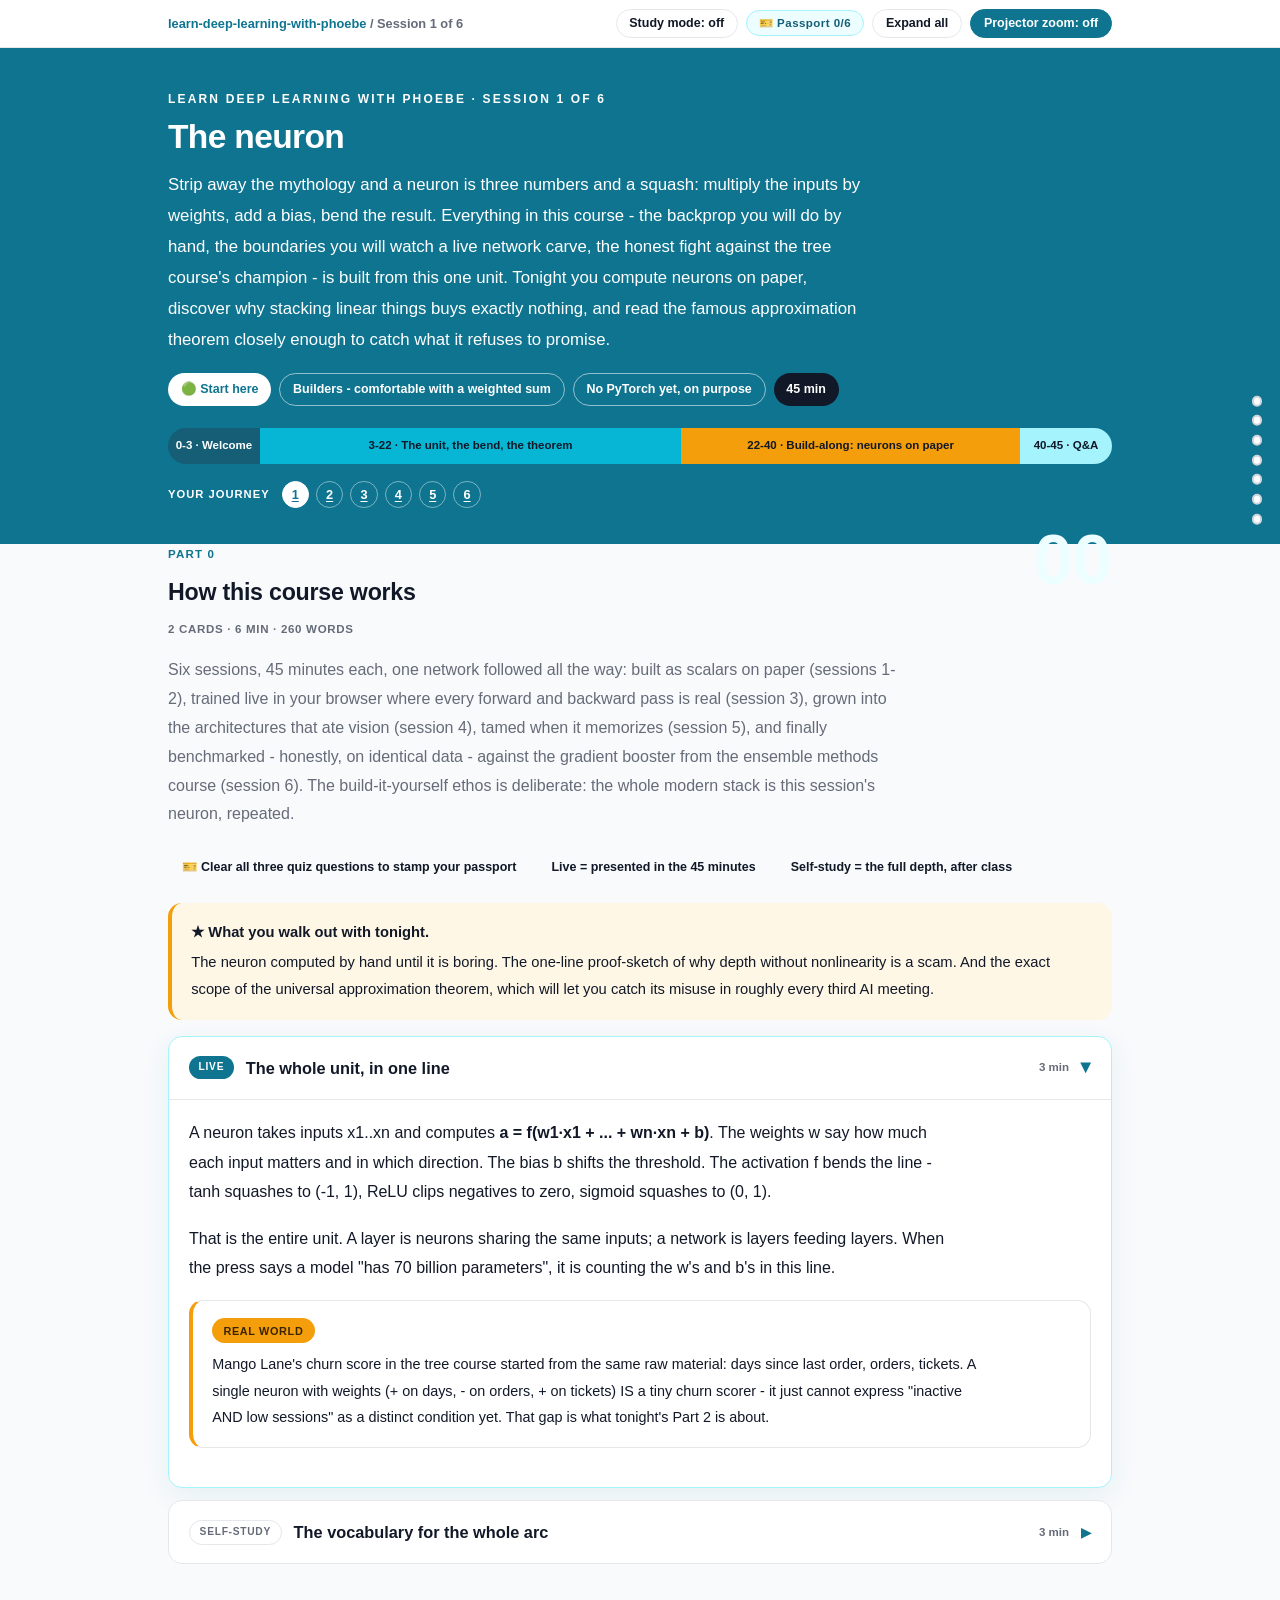
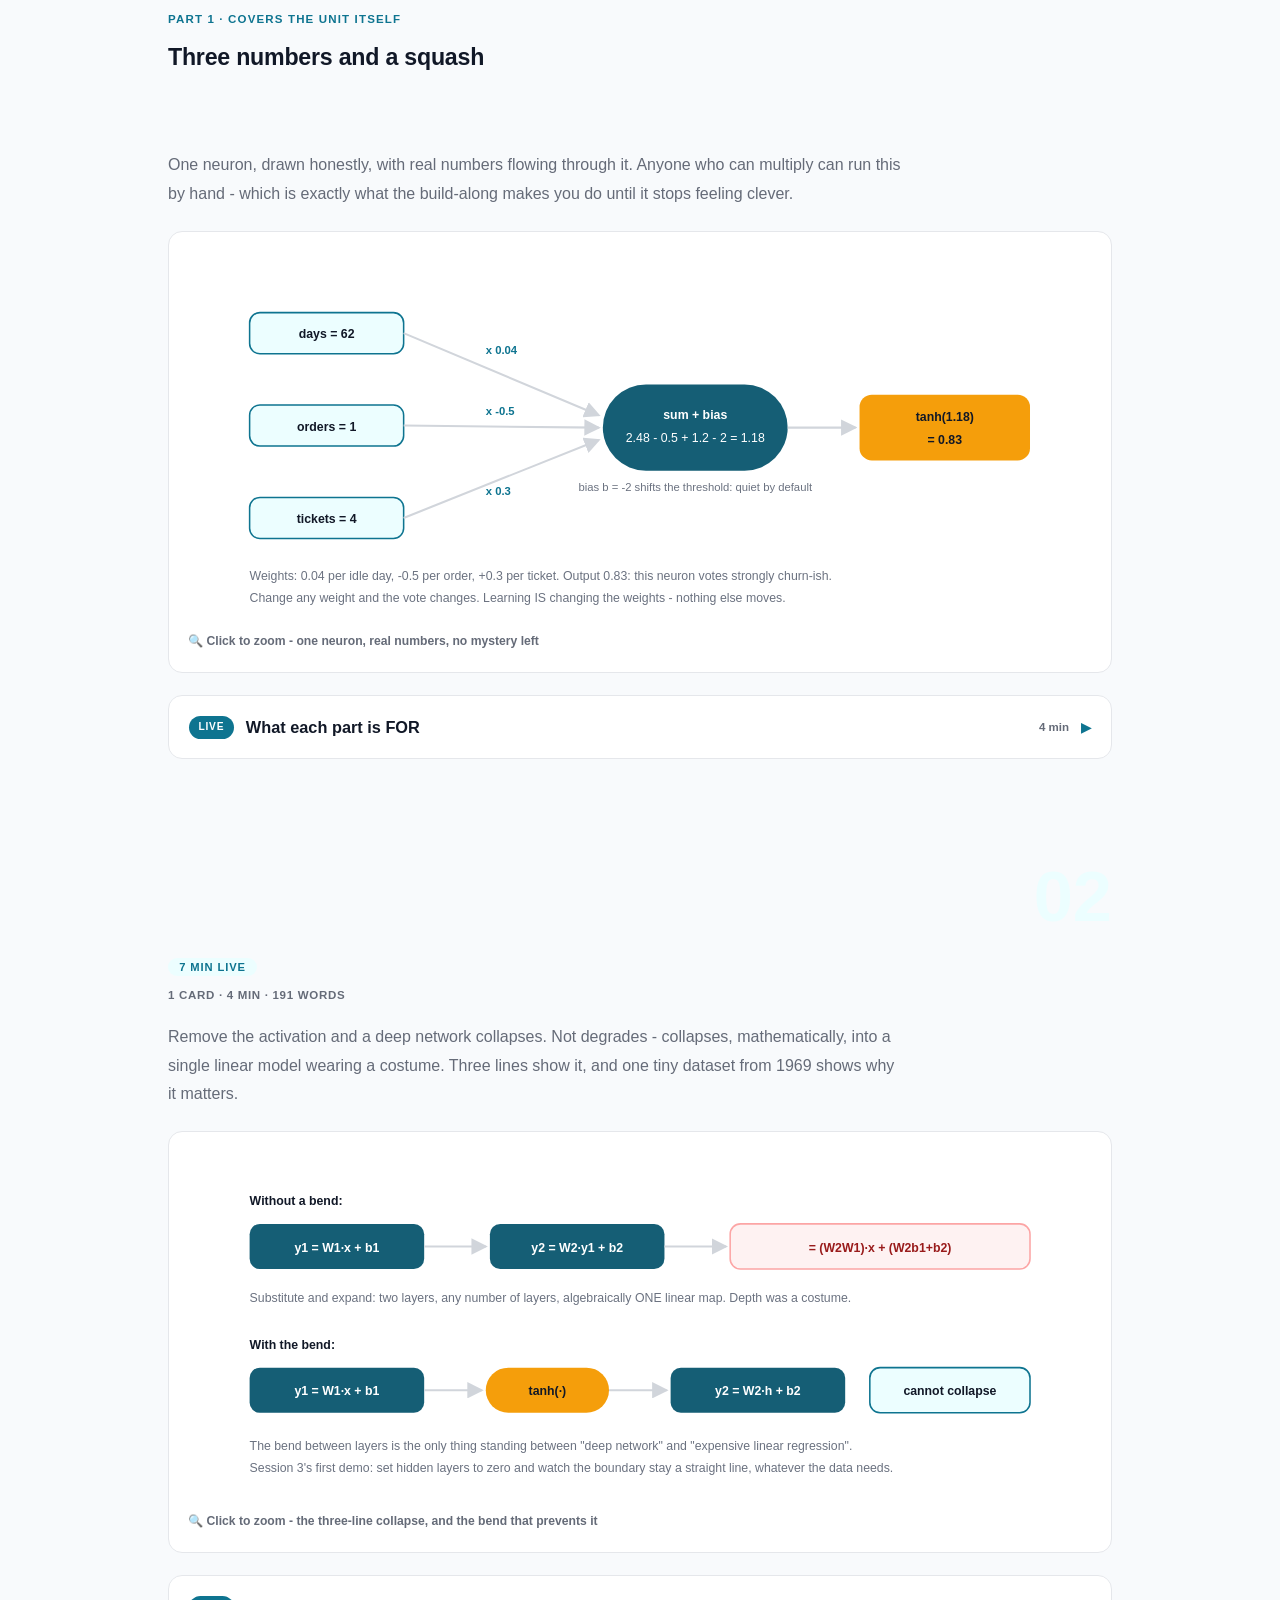
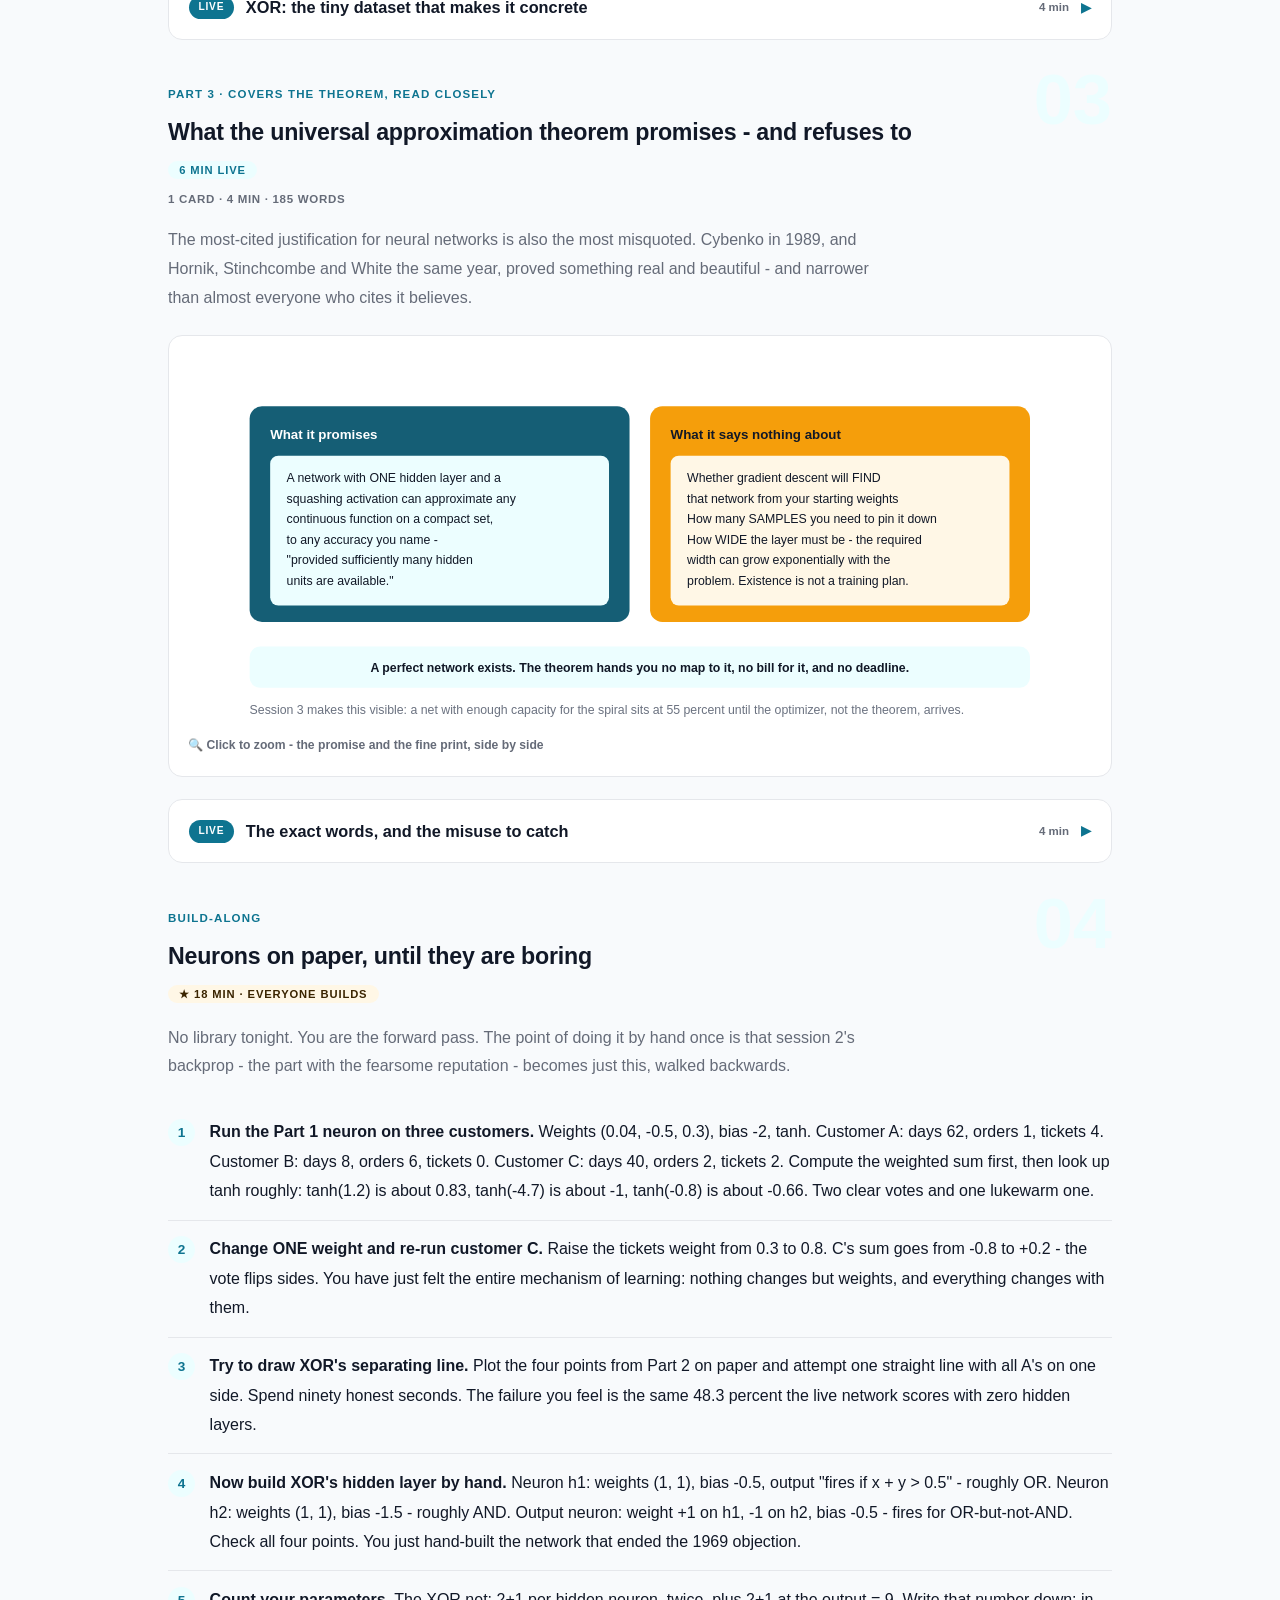
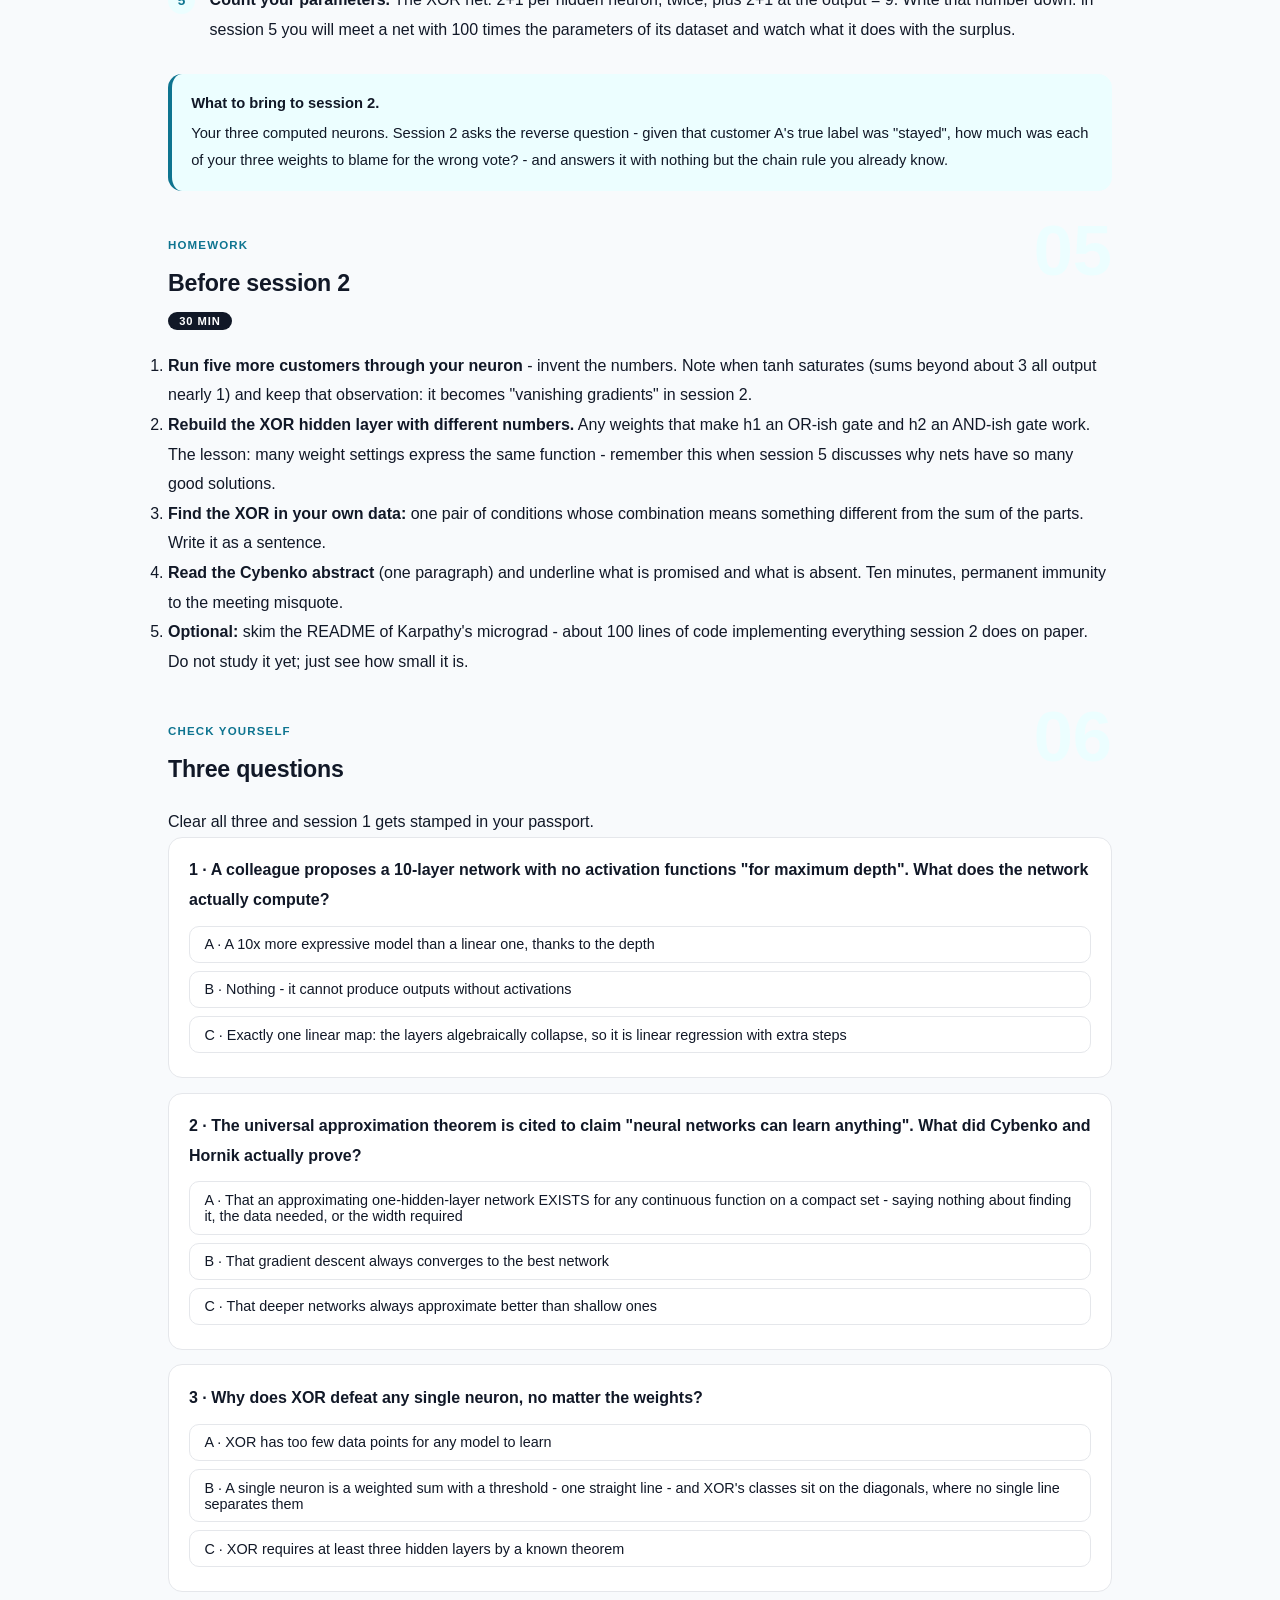
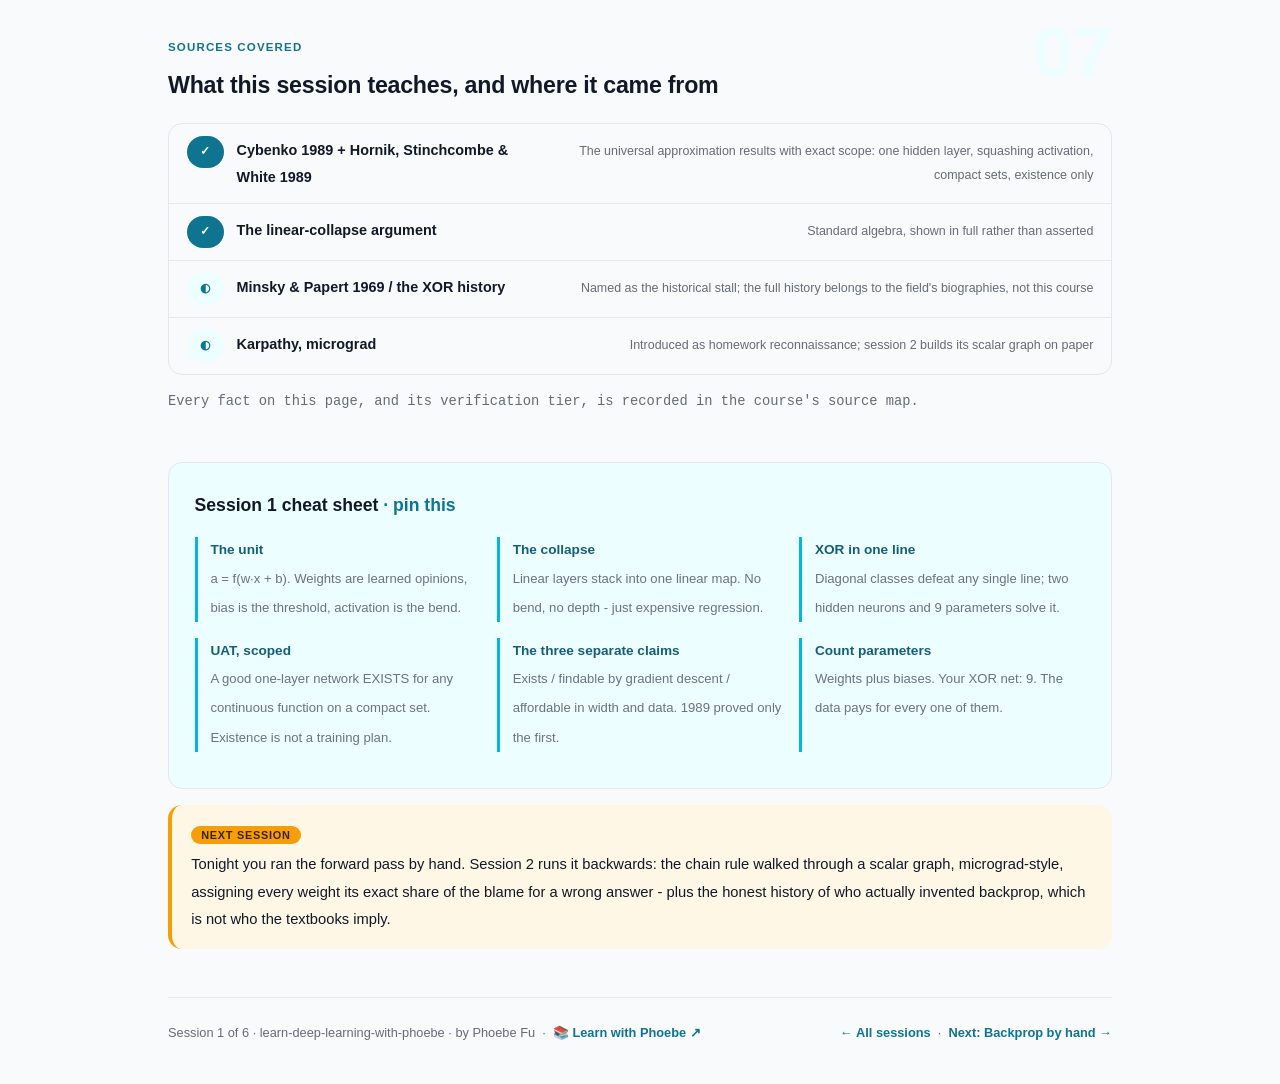
==== commit acbb70b4: "Prompt-box label inside the box: overflow no longer cuts it in half The label hung 0.7rem above the " ====
--- a/courses/01-the-neuron.html
+++ b/courses/01-the-neuron.html
@@ -19,7 +19,7 @@
 <meta name="twitter:image" content="https://phoebefu6.github.io/learn-deep-learning-with-phoebe/assets/og-cover.png">
 <!-- social:end -->
 <title>Session 1 · The neuron - learn deep learning with phoebe</title>
-<link rel="stylesheet" href="../assets/style.css?v=20">
+<link rel="stylesheet" href="../assets/style.css?v=21">
 </head>
 <body>
 
--- a/assets/style.css
+++ b/assets/style.css
@@ -1332,3 +1332,8 @@
 .prompt-box b, .prompt-box strong { color: var(--indigo-deep, var(--ink)); }
 .prompt-box span, .prompt-box em, .prompt-box i { color: inherit; }
 .pp-stamp i { color: var(--ink); }
+
+/* Prompt-box label sits inside the box (2026-10-12). Hanging it 0.7rem above the edge let any
+   overflow:auto parent cut it in half; in normal flow nothing can clip it. The right margin
+   keeps it clear of the Copy button; long labels wrap instead of running under it. */
+.prompt-box > .label{ position: static; display: table; margin: 0 5.2rem .55rem 0; white-space: normal; line-height: 1.45; }
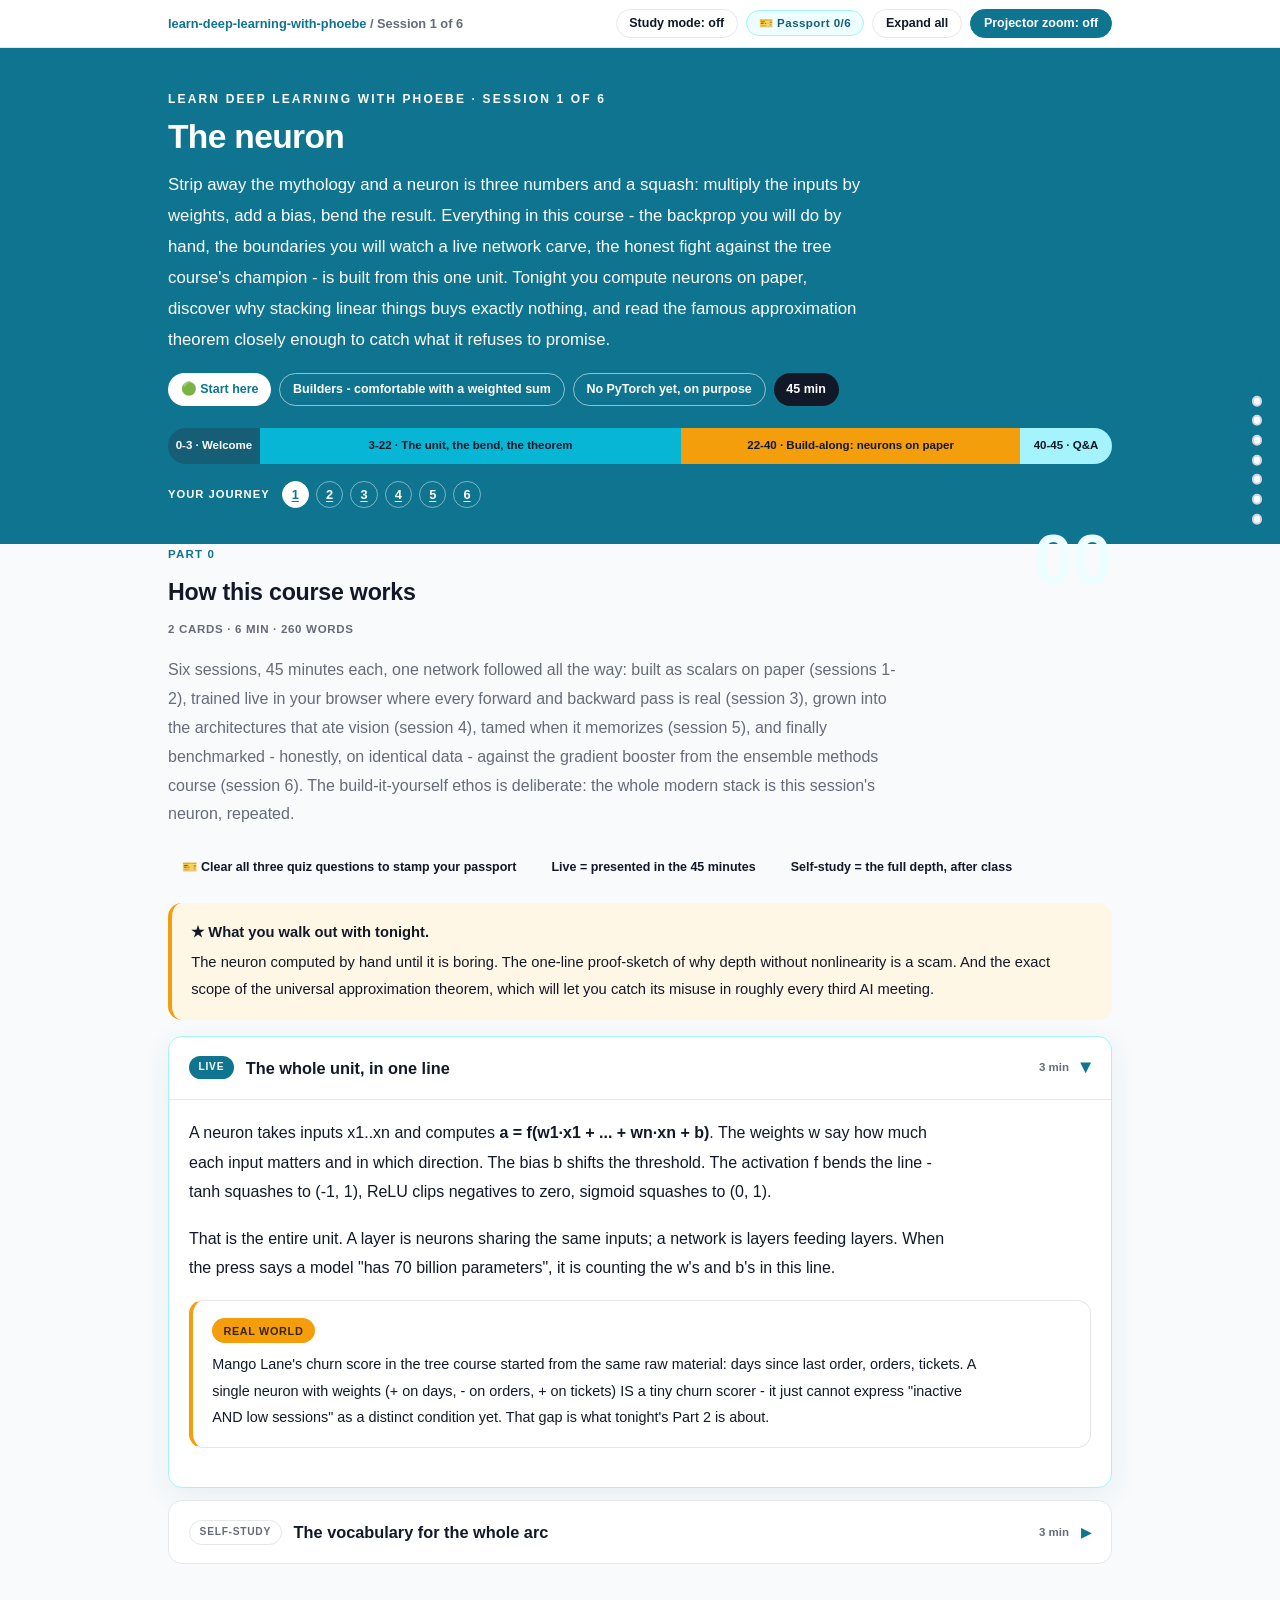
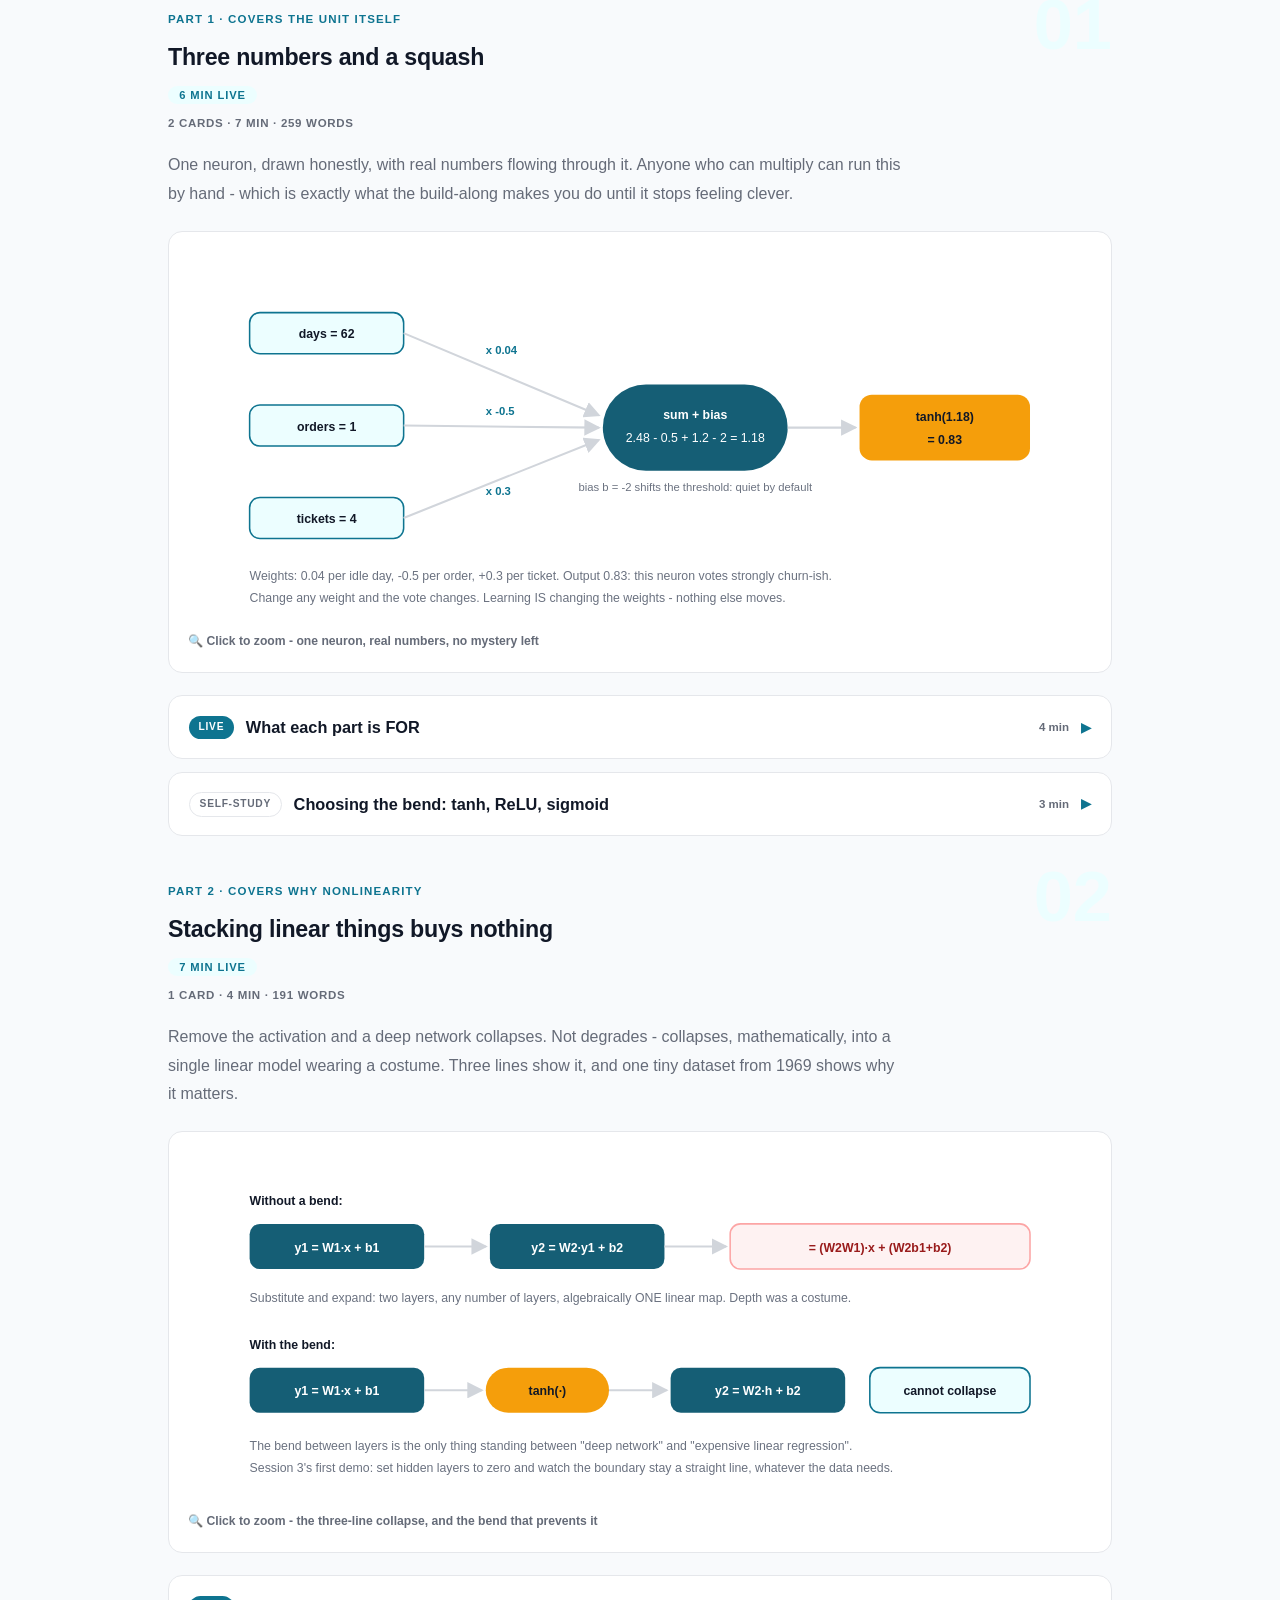
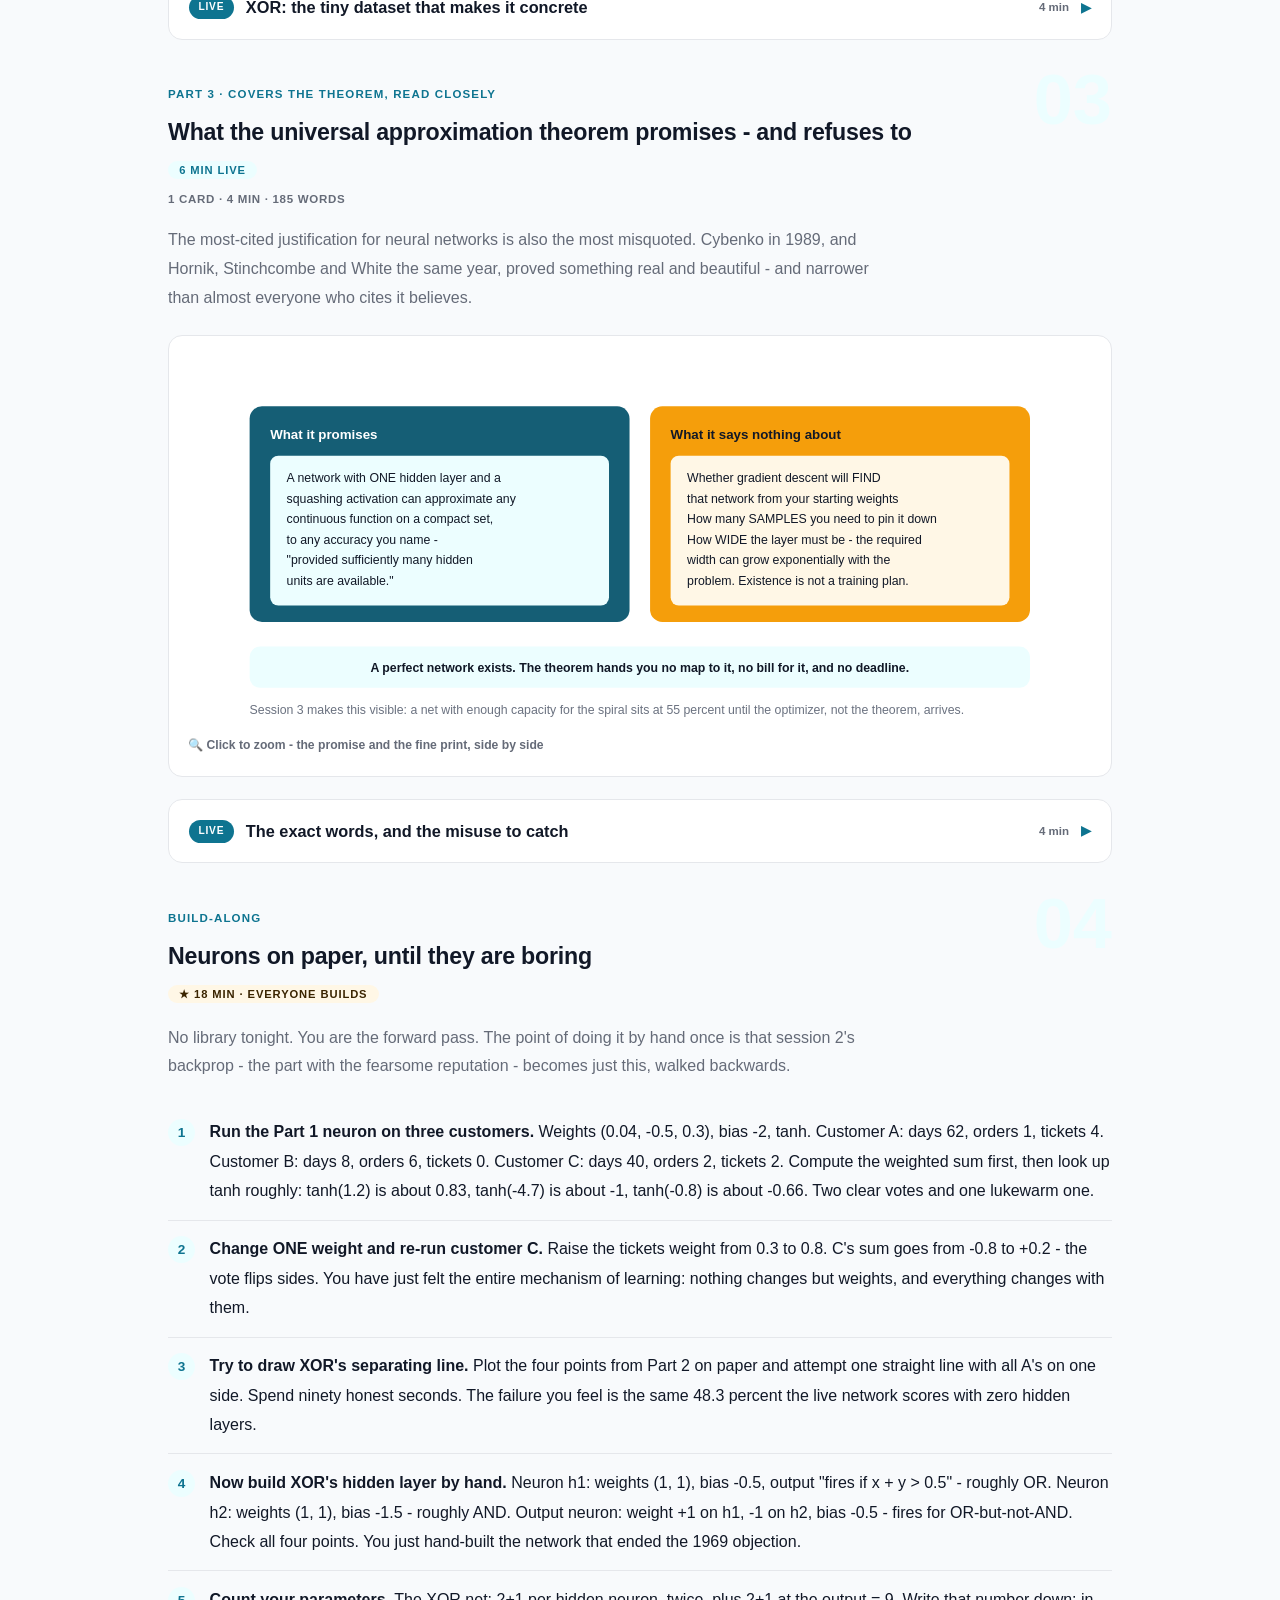
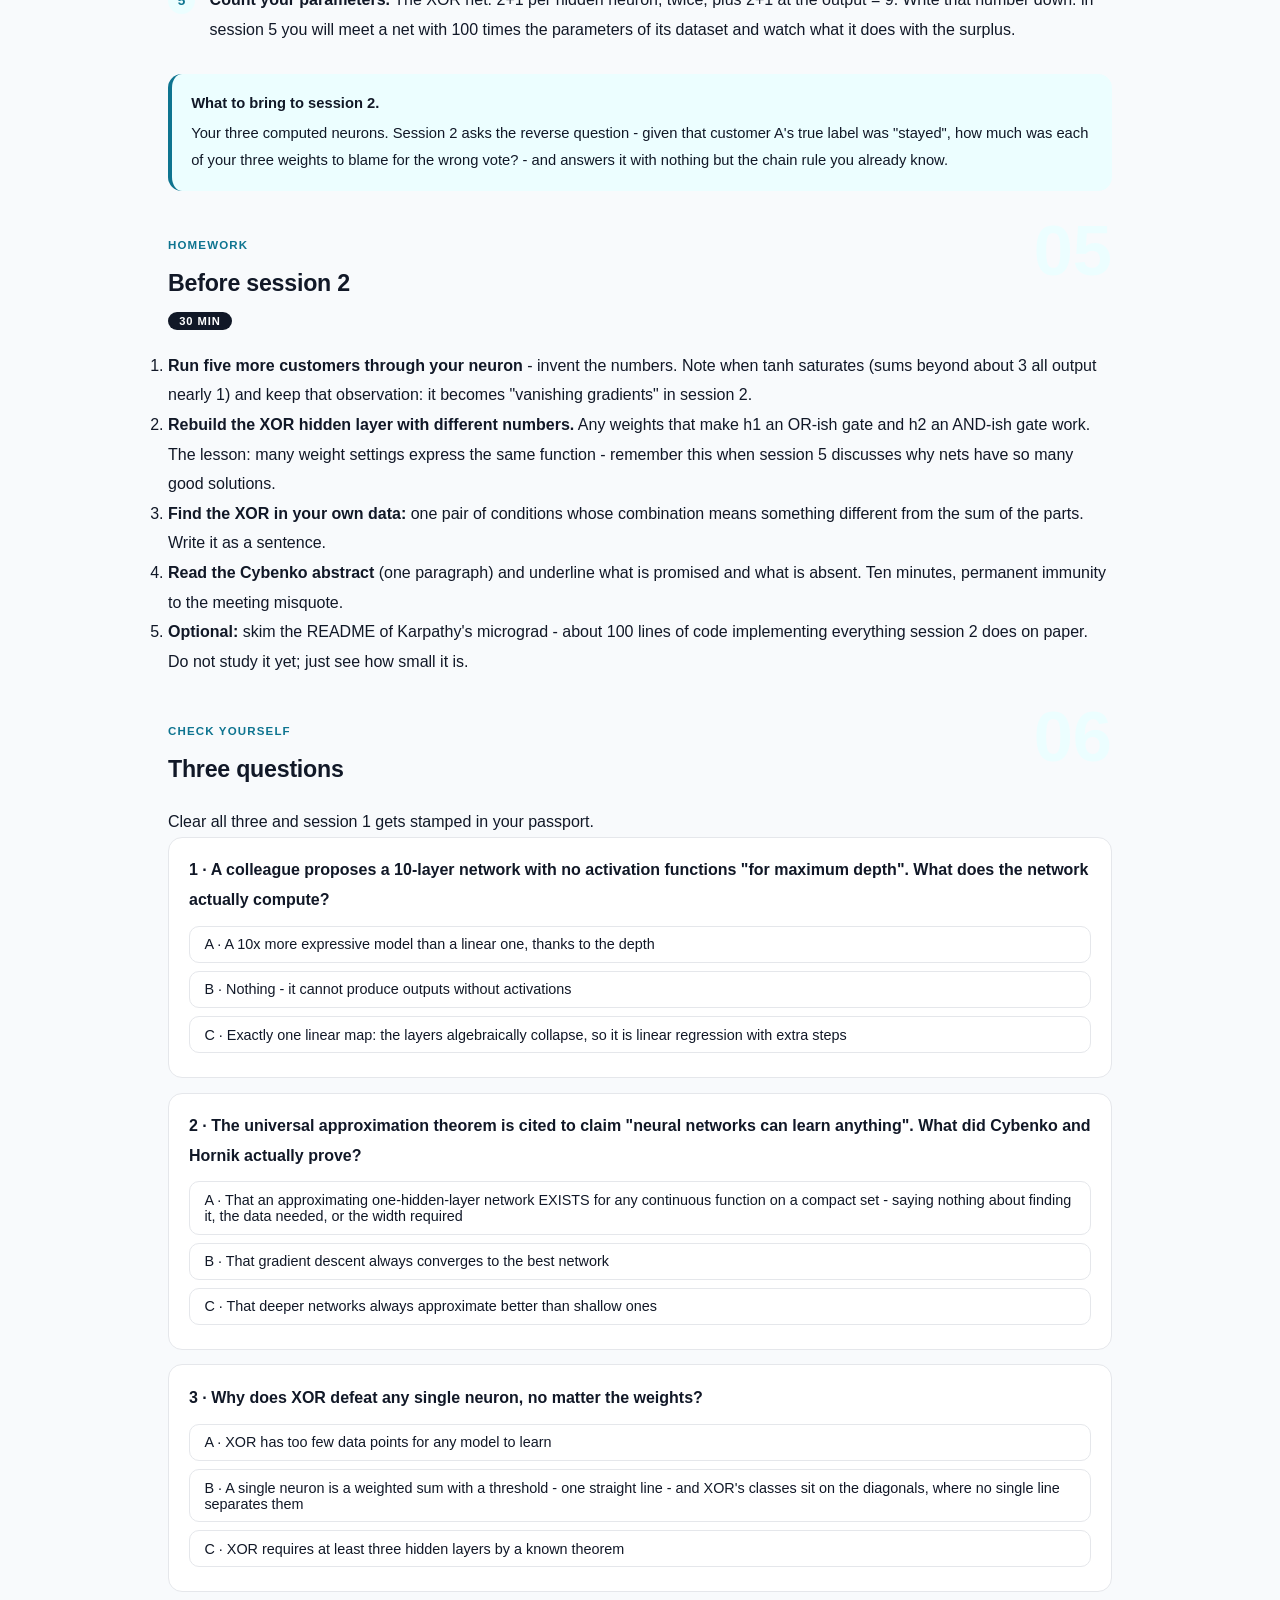
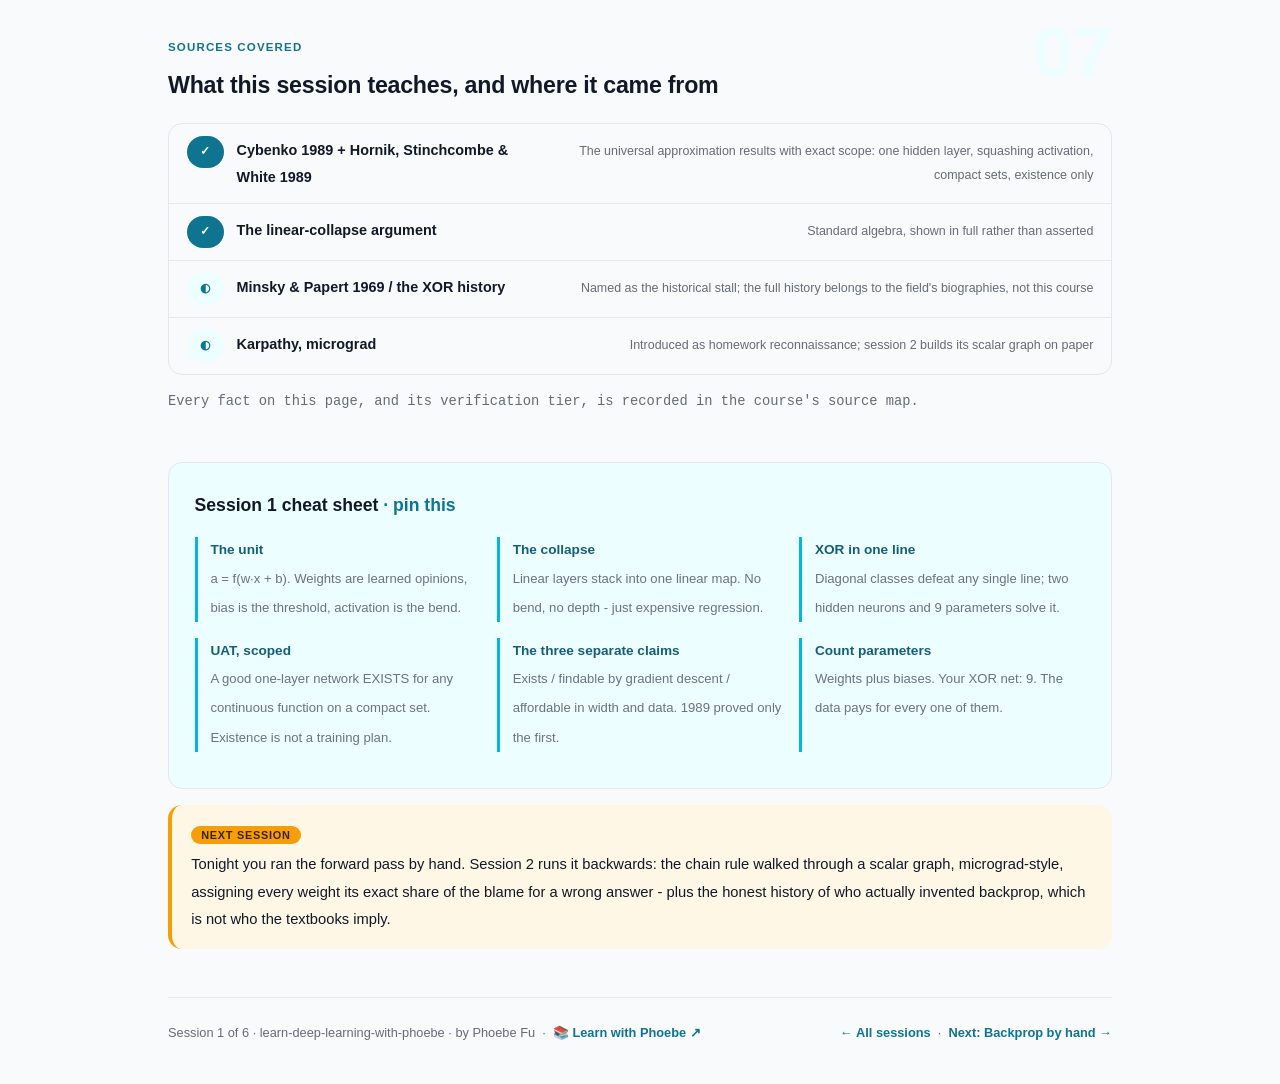
==== commit d0fd7fdf: "Fix clipped text found by clip-sweep - Wipe panes share one grid cell: the longer pane was cut off a" ====
--- a/courses/01-the-neuron.html
+++ b/courses/01-the-neuron.html
@@ -19,7 +19,7 @@
 <meta name="twitter:image" content="https://phoebefu6.github.io/learn-deep-learning-with-phoebe/assets/og-cover.png">
 <!-- social:end -->
 <title>Session 1 · The neuron - learn deep learning with phoebe</title>
-<link rel="stylesheet" href="../assets/style.css?v=21">
+<link rel="stylesheet" href="../assets/style.css?v=22">
 </head>
 <body>
 
--- a/assets/style.css
+++ b/assets/style.css
@@ -1337,3 +1337,9 @@
    overflow:auto parent cut it in half; in normal flow nothing can clip it. The right margin
    keeps it clear of the Copy button; long labels wrap instead of running under it. */
 .prompt-box > .label{ position: static; display: table; margin: 0 5.2rem .55rem 0; white-space: normal; line-height: 1.45; }
+
+/* Wipe panes share one grid cell (2026-10-12): the taller pane sets the height. Pane B was
+   absolutely positioned over pane A, so a longer B was cut off at the bottom on phones. */
+.wipe-panes { display: grid; }
+.wipe-panes > .wipe-a, .wipe-panes > .wipe-b { grid-area: 1 / 1; }
+.wipe-panes > .wipe-b { position: relative; inset: auto; }
